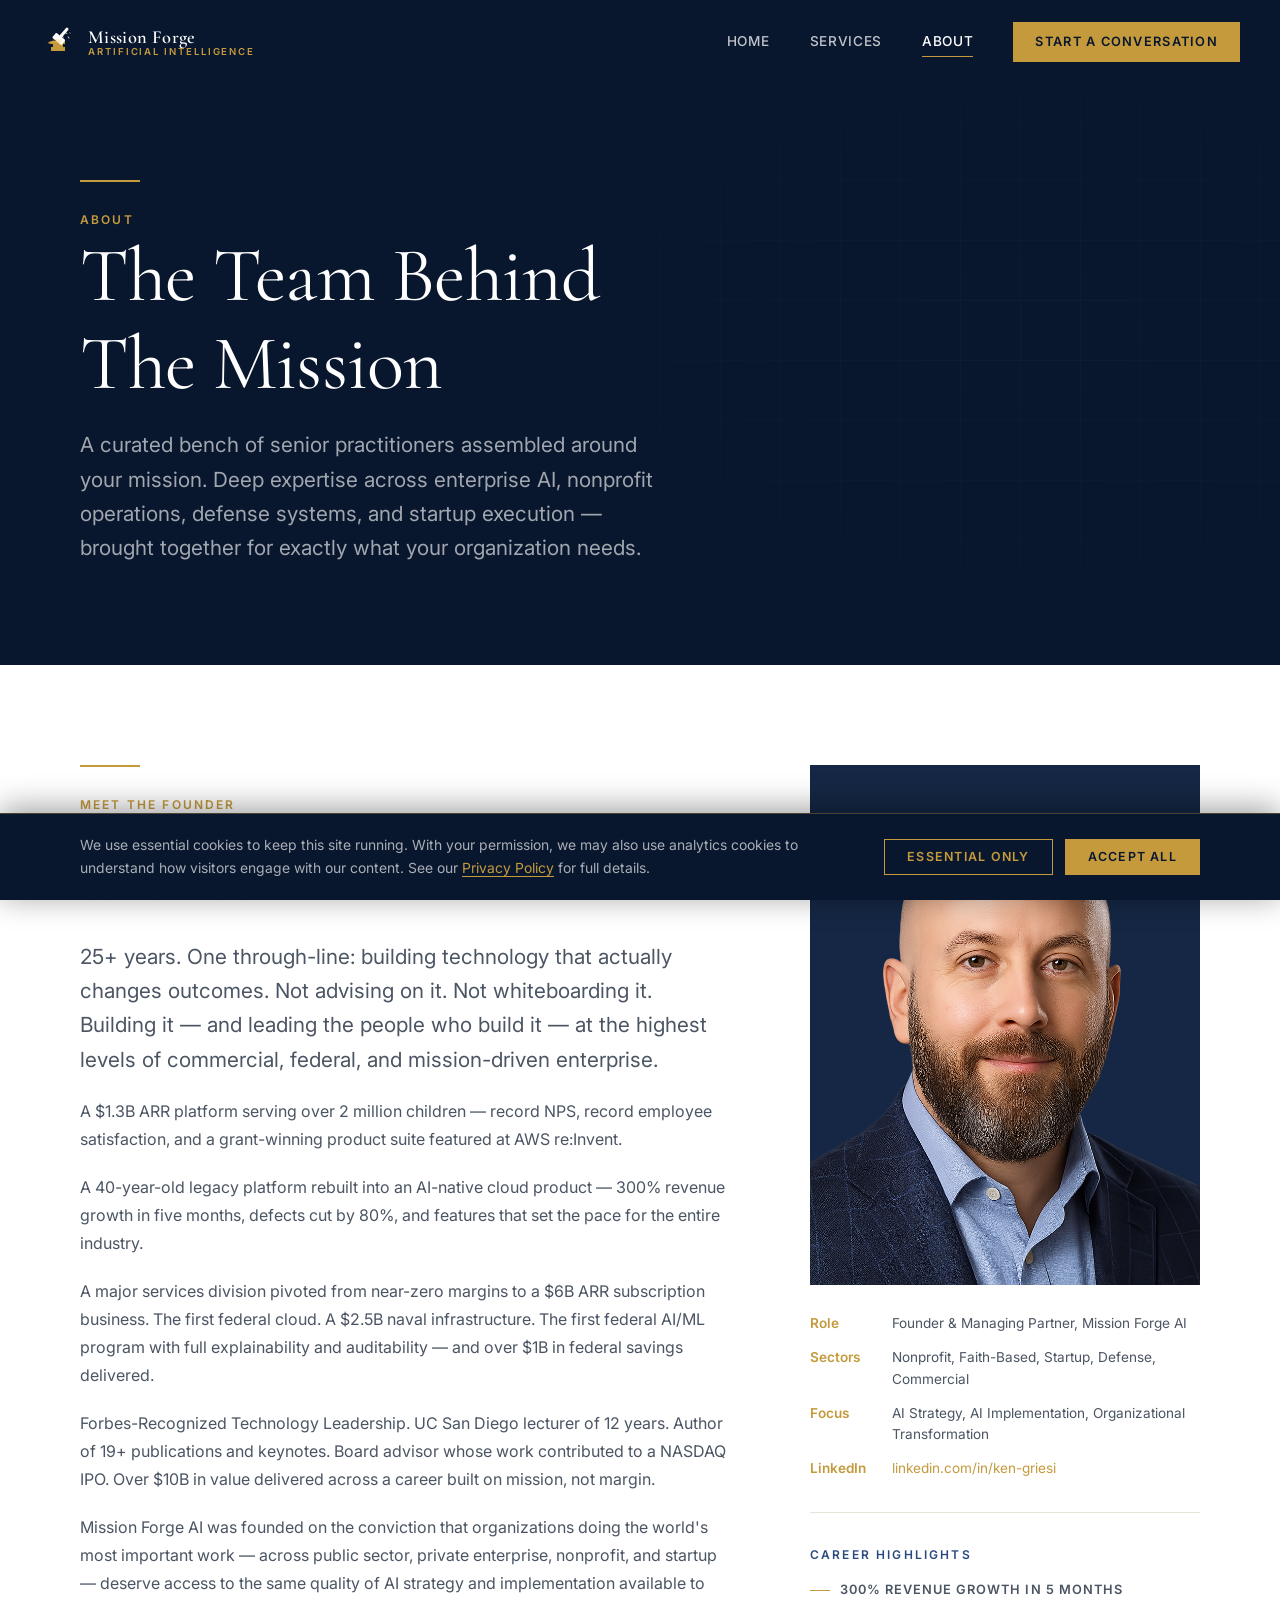
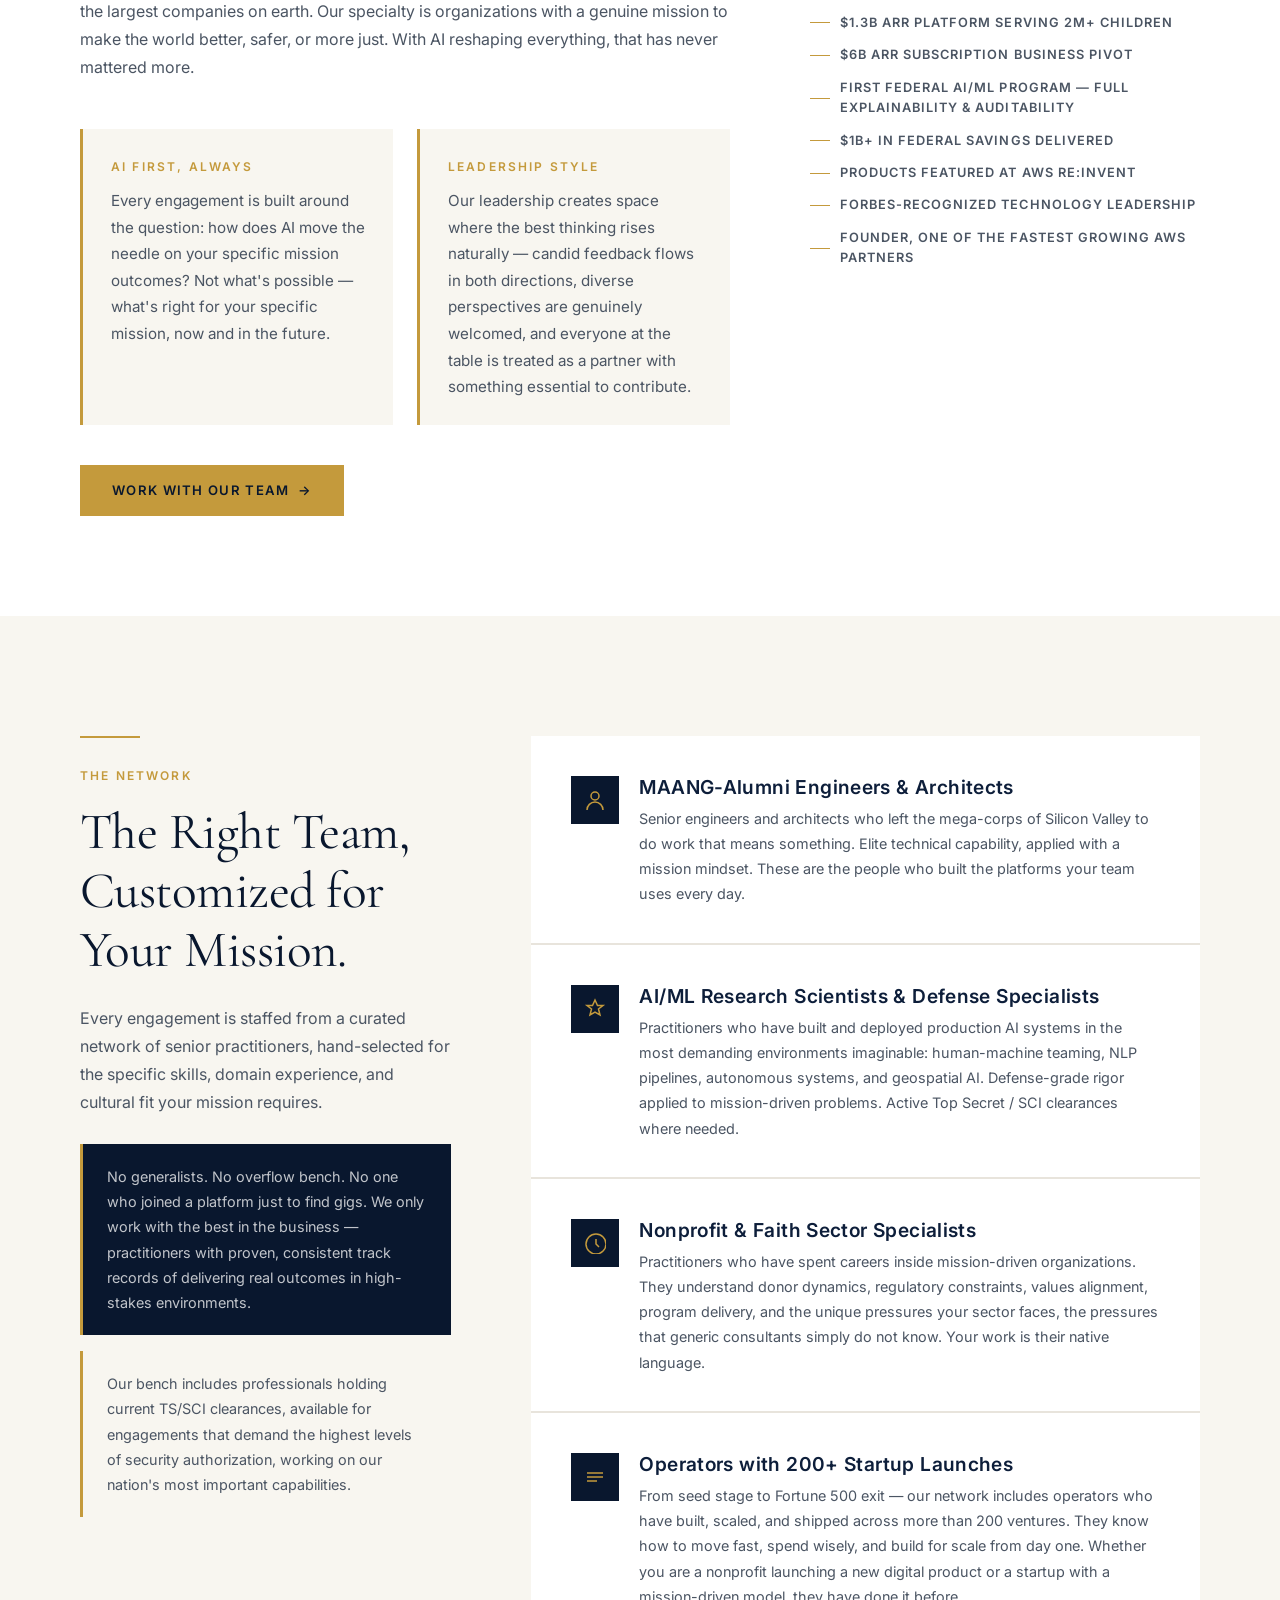
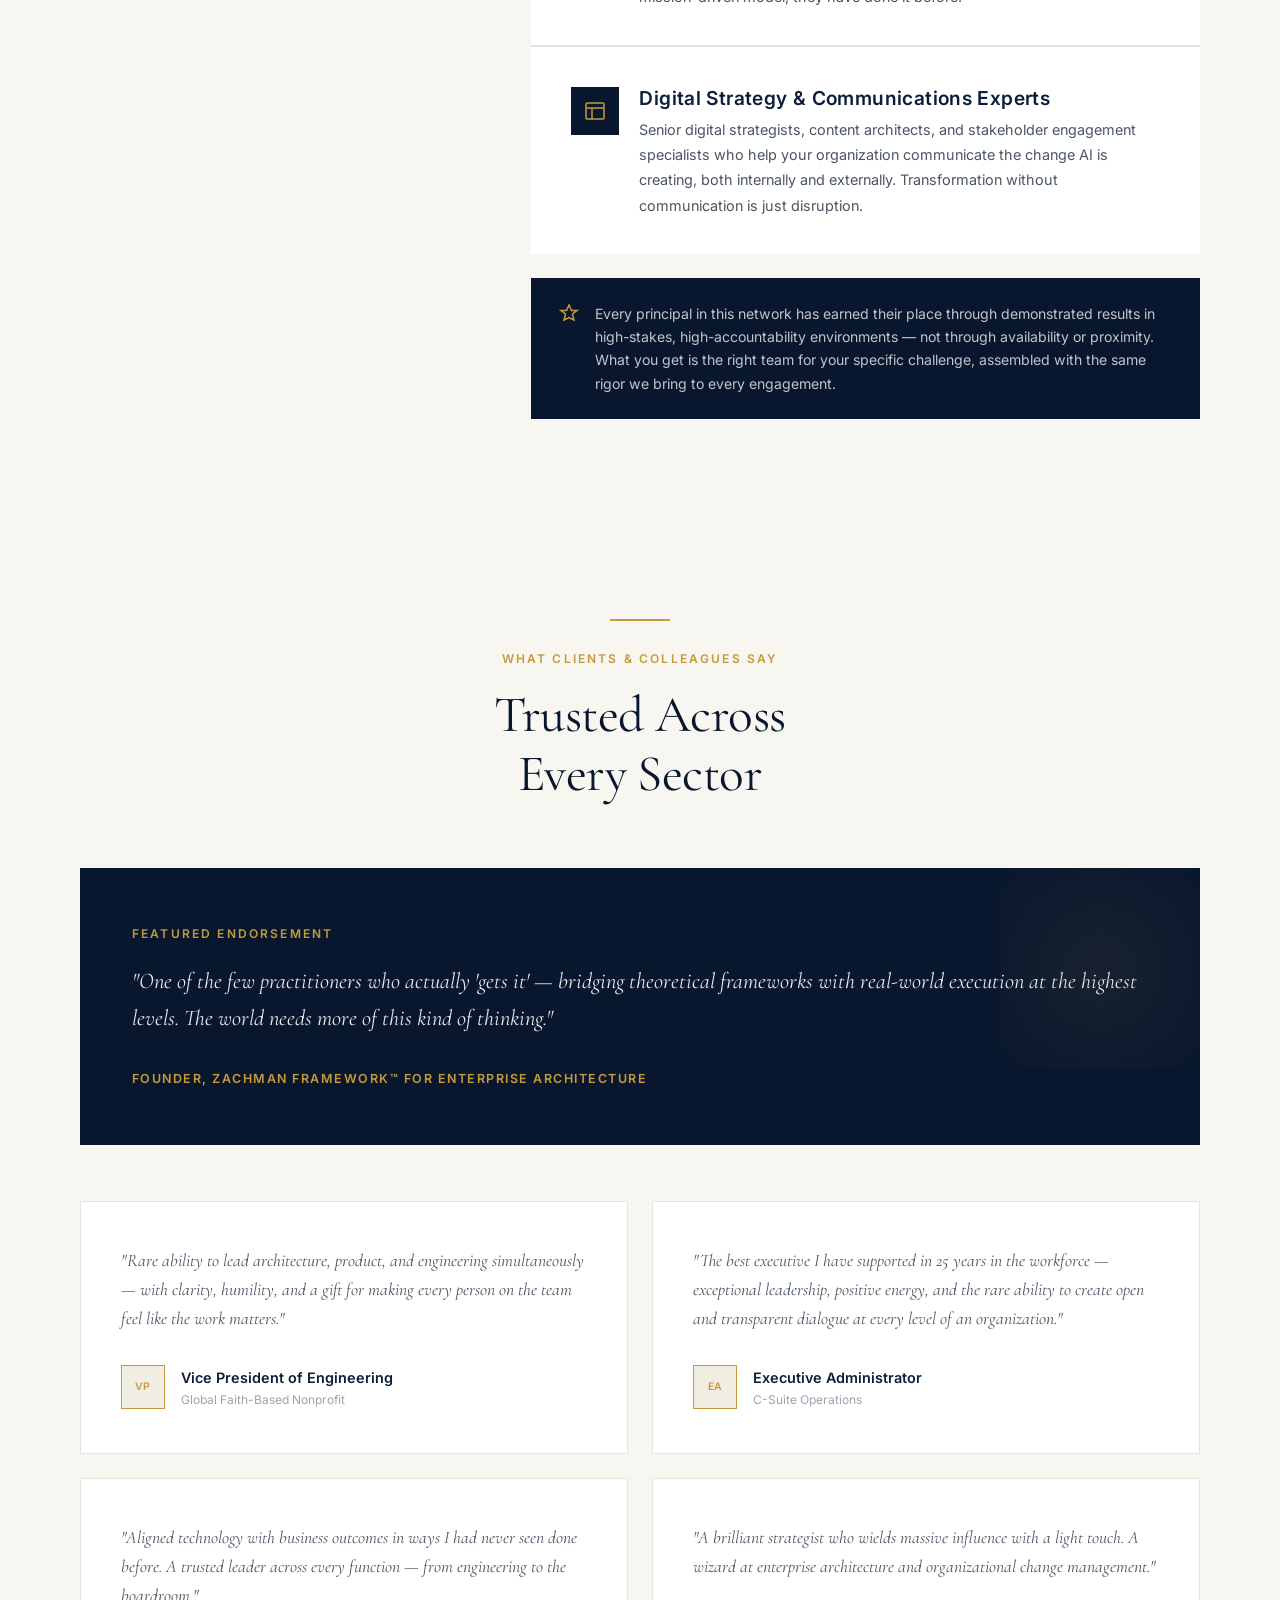
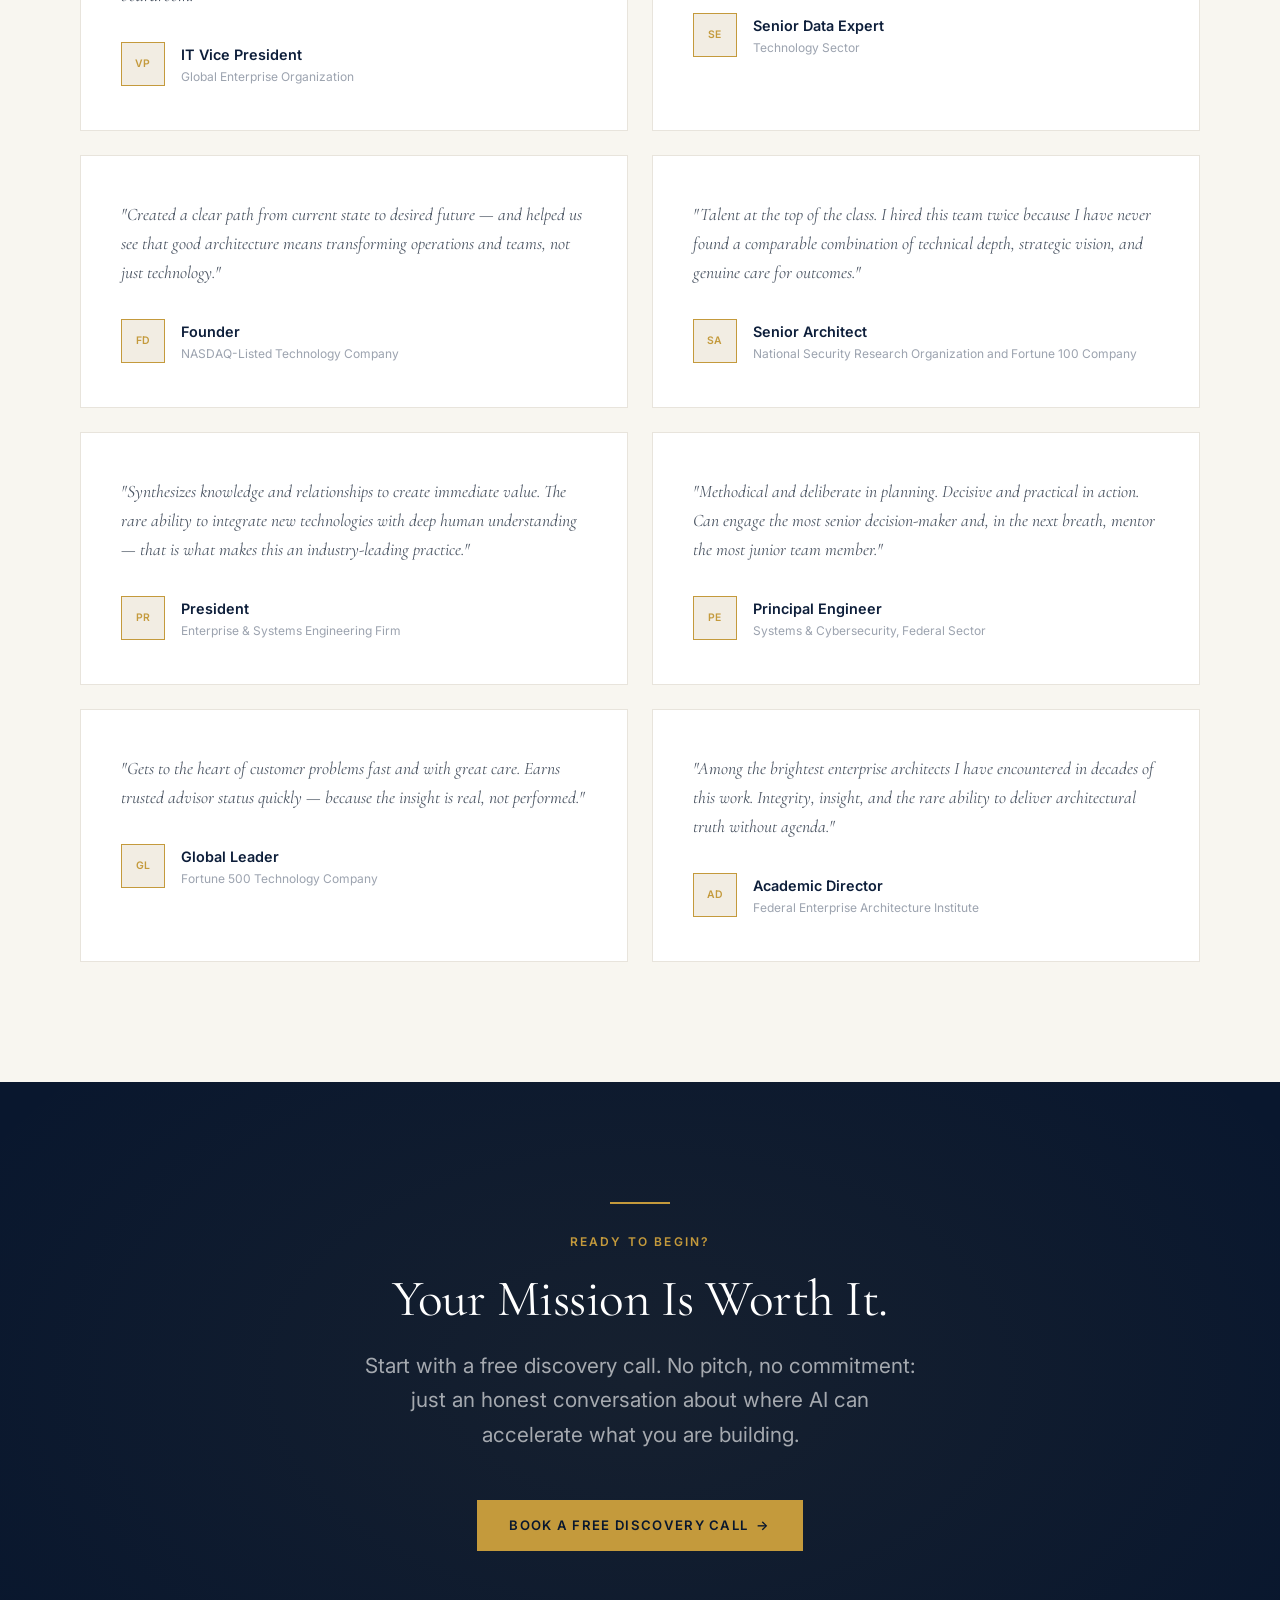
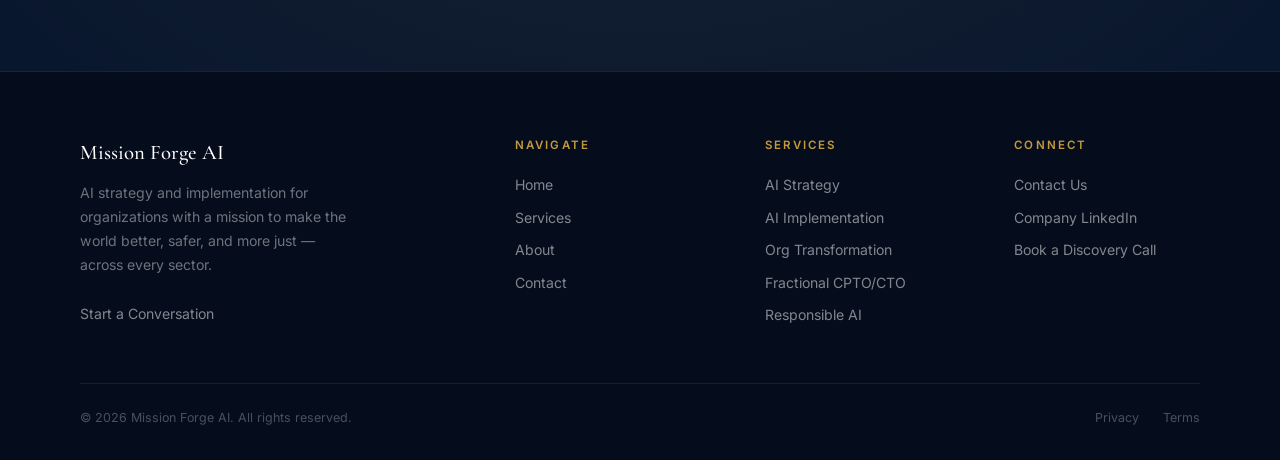
==== about.html @ 742c07ce "Initial site launch" ====
<!DOCTYPE html>
<html lang="en">
<head>
  <meta charset="UTF-8" />
  <meta name="viewport" content="width=device-width, initial-scale=1.0" />
  <title>About, Mission Forge AI</title>
  <meta name="description" content="Meet Kenneth Griesi, Founder & Managing Partner of Mission Forge AI. 25+ years of outcomes across commercial, federal, and nonprofit. Forbes-Recognized Technology Leadership. Products featured at AWS re:Invent." />
  <link rel="stylesheet" href="css/style.css" />
  <link rel="icon" type="image/png" href="assets/logo.png" />
</head>
<body>

  <!-- NAV -->
  <nav class="nav scrolled" id="nav">
    <div class="nav__inner">
      <a href="index.html" class="nav__logo">
        <div class="nav__logo-mark">
          <svg viewBox="0 0 36 36" fill="none" xmlns="http://www.w3.org/2000/svg" width="36" height="36">
            <defs><clipPath id="forge-clip"><circle cx="18" cy="18" r="18"/></clipPath></defs>
            <circle cx="18" cy="18" r="18" fill="#09172E"/>
            <g clip-path="url(#forge-clip)">
              <!-- Anvil (gold) horn on left, flat top, stepped waist, wide base -->
              <path d="M7.5 19 L11 17 L25 17 L25 20 L23 20 L23 23 L25 23 L25 27 L11 27 L11 23 L13 23 L13 20 L11 20 Z" fill="#C49A3C"/>
              <!-- Sledgehammer (white) from upper-left, pivot at anvil strike -->
              <g transform="rotate(40 17 17)">
                <rect x="15.5" y="0" width="3" height="12" rx="1.5" fill="#FFFFFF"/>
                <rect x="11" y="11" width="12" height="6.5" rx="1" fill="#FFFFFF"/>
              </g>
              <!-- Impact glow at strike point -->
              <ellipse cx="17" cy="17" rx="5" ry="2" fill="#F0B845" opacity="0.3"/>
              <!-- Forge sparks: elongated diamonds pointing in travel direction -->
              <path d="M0 -2.8 L0.65 0 L0 2.8 L-0.65 0 Z" transform="translate(22 12) rotate(-45)" fill="#F5EDD3"/>
              <path d="M0 -2.2 L0.55 0 L0 2.2 L-0.55 0 Z" transform="translate(26 9) rotate(-52)" fill="#F5EDD3" opacity="0.92"/>
              <path d="M0 -1.9 L0.48 0 L0 1.9 L-0.48 0 Z" transform="translate(28.5 13.5) rotate(-28)" fill="#F5EDD3" opacity="0.85"/>
              <path d="M0 -1.5 L0.42 0 L0 1.5 L-0.42 0 Z" transform="translate(30 9) rotate(-58)" fill="#F5EDD3" opacity="0.75"/>
              <path d="M0 -1.3 L0.38 0 L0 1.3 L-0.38 0 Z" transform="translate(27.5 6) rotate(-44)" fill="#F5EDD3" opacity="0.68"/>
              <circle cx="24.5" cy="7.5" r="0.6" fill="#F5EDD3" opacity="0.72"/>
              <circle cx="23" cy="9" r="0.48" fill="#F5EDD3" opacity="0.65"/>
            </g>
          </svg>
        </div>
        <div class="nav__logo-text">
          <span class="nav__logo-name">Mission Forge</span>
          <span class="nav__logo-sub">Artificial Intelligence</span>
        </div>
      </a>
      <div class="nav__links" id="navLinks">
        <a href="index.html"     class="nav__link">Home</a>
        <a href="services.html"  class="nav__link">Services</a>
        <a href="about.html"     class="nav__link active">About</a>
        <a href="contact.html"   class="nav__link nav__cta">Start a Conversation</a>
      </div>
      <button class="nav__toggle" id="navToggle" aria-label="Toggle menu">
        <span></span><span></span><span></span>
      </button>
    </div>
  </nav>

  <!-- PAGE HEADER -->
  <header class="page-header">
    <div class="container page-header__content">
      <div class="gold-line fade-up"></div>
      <span class="eyebrow fade-up">About</span>
      <h1 class="fade-up fade-up-delay-1">The Team Behind<br>The Mission</h1>
      <p class="lead fade-up fade-up-delay-2">
        A curated bench of senior practitioners assembled around your mission. Deep expertise across enterprise AI, nonprofit operations, defense systems, and startup execution — brought together for exactly what your organization needs.
      </p>
    </div>
  </header>

  <!-- BIO SECTION -->
  <section class="bio-section">
    <div class="container">
      <div class="bio-section__inner">

        <!-- MAIN CONTENT -->
        <div>
          <div class="gold-line fade-up"></div>
          <span class="eyebrow fade-up">Meet the Founder</span>
          <h2 class="fade-up fade-up-delay-1" style="margin-top: 16px; margin-bottom: 8px; font-size: clamp(1.8rem,3vw,3rem);">Kenneth Griesi</h2>
          <p style="font-size:.8rem;font-weight:600;letter-spacing:.1em;text-transform:uppercase;color:var(--gold);margin-bottom:32px;" class="fade-up fade-up-delay-1">Founder &amp; Managing Partner</p>

          <div style="display: flex; flex-direction: column; gap: 20px;">
            <p class="lead fade-up">
              25+ years. One through-line: building technology that actually changes outcomes. Not advising on it. Not whiteboarding it. Building it — and leading the people who build it — at the highest levels of commercial, federal, and mission-driven enterprise.
            </p>
            <p class="fade-up">
              A $1.3B ARR platform serving over 2 million children — record NPS, record employee satisfaction, and a grant-winning product suite featured at AWS re:Invent.
            </p>
            <p class="fade-up">
              A 40-year-old legacy platform rebuilt into an AI-native cloud product — 300% revenue growth in five months, defects cut by 80%, and features that set the pace for the entire industry.
            </p>
            <p class="fade-up">
              A major services division pivoted from near-zero margins to a $6B ARR subscription business. The first federal cloud. A $2.5B naval infrastructure. The first federal AI/ML program with full explainability and auditability — and over $1B in federal savings delivered.
            </p>
            <p class="fade-up">
              Forbes-Recognized Technology Leadership. UC San Diego lecturer of 12 years. Author of 19+ publications and keynotes. Board advisor whose work contributed to a NASDAQ IPO. Over $10B in value delivered across a career built on mission, not margin.
            </p>
            <p class="fade-up">
              Mission Forge AI was founded on the conviction that organizations doing the world's most important work — across public sector, private enterprise, nonprofit, and startup — deserve access to the same quality of AI strategy and implementation available to the largest companies on earth. Our specialty is organizations with a genuine mission to make the world better, safer, or more just. With AI reshaping everything, that has never mattered more.
            </p>
          </div>

          <div style="display:grid;grid-template-columns:1fr 1fr;gap:24px;margin-top:48px;" class="fade-up">
            <div style="padding:28px 28px 24px;background:var(--off-white);border-left:3px solid var(--gold);">
              <div class="eyebrow" style="margin-bottom:12px;">AI First, Always</div>
              <p style="font-size:.95rem;">Every engagement is built around the question: how does AI move the needle on your specific mission outcomes? Not what's possible — what's right for your specific mission, now and in the future.</p>
            </div>
            <div style="padding:28px 28px 24px;background:var(--off-white);border-left:3px solid var(--gold);">
              <div class="eyebrow" style="margin-bottom:12px;">Leadership Style</div>
              <p style="font-size:.95rem;">Our leadership creates space where the best thinking rises naturally — candid feedback flows in both directions, diverse perspectives are genuinely welcomed, and everyone at the table is treated as a partner with something essential to contribute.</p>
            </div>
          </div>

          <div style="margin-top:40px;" class="fade-up">
            <a href="contact.html" class="btn btn--gold btn--arrow">Work With Our Team</a>
          </div>
        </div>

        <!-- SIDEBAR -->
        <div class="bio-section__sticky">
          <div class="bio-photo fade-up" style="aspect-ratio:3/4;overflow:hidden;">
            <img src="assets/ken-griesi.png" alt="Kenneth Griesi, Founder &amp; Managing Partner, Mission Forge AI" style="width:100%;height:100%;object-fit:cover;" />
          </div>

          <div class="bio-facts" style="margin-top:28px;">
            <div class="bio-fact">
              <span class="bio-fact__label">Role</span>
              <span class="bio-fact__value">Founder &amp; Managing Partner, Mission Forge AI</span>
            </div>
            <div class="bio-fact">
              <span class="bio-fact__label">Sectors</span>
              <span class="bio-fact__value">Nonprofit, Faith-Based, Startup, Defense, Commercial</span>
            </div>
            <div class="bio-fact">
              <span class="bio-fact__label">Focus</span>
              <span class="bio-fact__value">AI Strategy, AI Implementation, Organizational Transformation</span>
            </div>
            <div class="bio-fact">
              <span class="bio-fact__label">LinkedIn</span>
              <span class="bio-fact__value"><a href="https://www.linkedin.com/in/ken-griesi/" target="_blank" rel="noopener" style="color:var(--gold);">linkedin.com/in/ken-griesi</a></span>
            </div>
          </div>

          <div style="margin-top:32px;padding-top:32px;border-top:1px solid var(--light-gray);">
            <div class="eyebrow" style="margin-bottom:16px;color:var(--navy-muted);">Career Highlights</div>
            <div style="display:flex;flex-direction:column;gap:12px;">
              <div class="credential-badge" style="color:var(--text-secondary);font-size:.8rem;">300% Revenue Growth in 5 Months</div>
              <div class="credential-badge" style="color:var(--text-secondary);font-size:.8rem;">$1.3B ARR Platform Serving 2M+ Children</div>
              <div class="credential-badge" style="color:var(--text-secondary);font-size:.8rem;">$6B ARR Subscription Business Pivot</div>
              <div class="credential-badge" style="color:var(--text-secondary);font-size:.8rem;">First Federal AI/ML Program — Full Explainability &amp; Auditability</div>
              <div class="credential-badge" style="color:var(--text-secondary);font-size:.8rem;">$1B+ in Federal Savings Delivered</div>
              <div class="credential-badge" style="color:var(--text-secondary);font-size:.8rem;">Products Featured at AWS re:Invent</div>
              <div class="credential-badge" style="color:var(--text-secondary);font-size:.8rem;">Forbes-Recognized Technology Leadership</div>
              <div class="credential-badge" style="color:var(--text-secondary);font-size:.8rem;">Founder, One of the Fastest Growing AWS Partners</div>
            </div>
          </div>
        </div>

      </div>
    </div>
  </section>

  <!-- ============================================================
       PARTNERS SECTION
       ============================================================ -->
  <section class="section section--off-white" id="partners">
    <div class="container">
      <div style="display:grid;grid-template-columns:1fr 1.8fr;gap:80px;align-items:start;">
        <div>
          <div class="gold-line fade-up"></div>
          <span class="eyebrow fade-up">The Network</span>
          <h2 class="fade-up fade-up-delay-1" style="margin-top:16px;margin-bottom:24px;">
The Right Team,<br>Customized for Your Mission.
          </h2>
          <p class="fade-up fade-up-delay-2" style="margin-bottom:28px;">
            Every engagement is staffed from a curated network of senior practitioners, hand-selected for the specific skills, domain experience, and cultural fit your mission requires.
          </p>
          <p class="fade-up" style="font-size:.9rem;padding:20px 24px;background:var(--navy-deep);color:rgba(255,255,255,.75);border-left:3px solid var(--gold);margin-bottom:16px;">
            No generalists. No overflow bench. No one who joined a platform just to find gigs. We only work with the best in the business — practitioners with proven, consistent track records of delivering real outcomes in high-stakes environments.
          </p>
          <p class="fade-up" style="font-size:.9rem;padding:20px 24px;background:var(--off-white);border-left:3px solid var(--gold);">
            Our bench includes professionals holding current TS/SCI clearances, available for engagements that demand the highest levels of security authorization, working on our nation's most important capabilities.
          </p>
        </div>
        <div>
          <div style="display:flex;flex-direction:column;gap:2px;background:var(--light-gray);" class="fade-up">

            <div style="background:var(--white);padding:40px 40px 36px;">
              <div style="display:flex;align-items:flex-start;gap:20px;">
                <div style="width:48px;height:48px;background:var(--navy-deep);flex-shrink:0;display:flex;align-items:center;justify-content:center;">
                  <svg width="22" height="22" viewBox="0 0 22 22" fill="none" stroke="var(--gold)" stroke-width="1.5"><circle cx="11" cy="7" r="4"/><path d="M3 21c0-4.4 3.6-8 8-8s8 3.6 8 8"/></svg>
                </div>
                <div>
                  <h4 style="color:var(--navy-dark);margin-bottom:8px;">MAANG-Alumni Engineers &amp; Architects</h4>
                  <p style="font-size:.9rem;color:var(--text-secondary);">Senior engineers and architects who left the mega-corps of Silicon Valley to do work that means something. Elite technical capability, applied with a mission mindset. These are the people who built the platforms your team uses every day.</p>
                </div>
              </div>
            </div>

            <div style="background:var(--white);padding:40px 40px 36px;">
              <div style="display:flex;align-items:flex-start;gap:20px;">
                <div style="width:48px;height:48px;background:var(--navy-deep);flex-shrink:0;display:flex;align-items:center;justify-content:center;">
                  <svg width="22" height="22" viewBox="0 0 22 22" fill="none" stroke="var(--gold)" stroke-width="1.5"><path d="M11 2l2.5 5.5H19l-4.5 3.5 1.5 6L11 14l-5 3 1.5-6L3 7.5h5.5z"/></svg>
                </div>
                <div>
                  <h4 style="color:var(--navy-dark);margin-bottom:8px;">AI/ML Research Scientists &amp; Defense Specialists</h4>
                  <p style="font-size:.9rem;color:var(--text-secondary);">Practitioners who have built and deployed production AI systems in the most demanding environments imaginable: human-machine teaming, NLP pipelines, autonomous systems, and geospatial AI. Defense-grade rigor applied to mission-driven problems. Active Top Secret / SCI clearances where needed.</p>
                </div>
              </div>
            </div>

            <div style="background:var(--white);padding:40px 40px 36px;">
              <div style="display:flex;align-items:flex-start;gap:20px;">
                <div style="width:48px;height:48px;background:var(--navy-deep);flex-shrink:0;display:flex;align-items:center;justify-content:center;">
                  <svg width="22" height="22" viewBox="0 0 22 22" fill="none" stroke="var(--gold)" stroke-width="1.5"><path d="M2 12C2 6.5 6.5 2 12 2s10 4.5 10 10-4.5 10-10 10S2 17.5 2 12z"/><path d="M12 7v5l3 3"/></svg>
                </div>
                <div>
                  <h4 style="color:var(--navy-dark);margin-bottom:8px;">Nonprofit &amp; Faith Sector Specialists</h4>
                  <p style="font-size:.9rem;color:var(--text-secondary);">Practitioners who have spent careers inside mission-driven organizations. They understand donor dynamics, regulatory constraints, values alignment, program delivery, and the unique pressures your sector faces, the pressures that generic consultants simply do not know. Your work is their native language.</p>
                </div>
              </div>
            </div>

            <div style="background:var(--white);padding:40px 40px 36px;">
              <div style="display:flex;align-items:flex-start;gap:20px;">
                <div style="width:48px;height:48px;background:var(--navy-deep);flex-shrink:0;display:flex;align-items:center;justify-content:center;">
                  <svg width="22" height="22" viewBox="0 0 22 22" fill="none" stroke="var(--gold)" stroke-width="1.5"><path d="M3 7h16M3 11h16M3 15h10"/></svg>
                </div>
                <div>
                  <h4 style="color:var(--navy-dark);margin-bottom:8px;">Operators with 200+ Startup Launches</h4>
                  <p style="font-size:.9rem;color:var(--text-secondary);">From seed stage to Fortune 500 exit — our network includes operators who have built, scaled, and shipped across more than 200 ventures. They know how to move fast, spend wisely, and build for scale from day one. Whether you are a nonprofit launching a new digital product or a startup with a mission-driven model, they have done it before.</p>
                </div>
              </div>
            </div>

            <div style="background:var(--white);padding:40px 40px 36px;">
              <div style="display:flex;align-items:flex-start;gap:20px;">
                <div style="width:48px;height:48px;background:var(--navy-deep);flex-shrink:0;display:flex;align-items:center;justify-content:center;">
                  <svg width="22" height="22" viewBox="0 0 22 22" fill="none" stroke="var(--gold)" stroke-width="1.5"><rect x="2" y="3" width="18" height="16" rx="1"/><path d="M2 8h18M8 8v11"/></svg>
                </div>
                <div>
                  <h4 style="color:var(--navy-dark);margin-bottom:8px;">Digital Strategy &amp; Communications Experts</h4>
                  <p style="font-size:.9rem;color:var(--text-secondary);">Senior digital strategists, content architects, and stakeholder engagement specialists who help your organization communicate the change AI is creating, both internally and externally. Transformation without communication is just disruption.</p>
                </div>
              </div>
            </div>

          </div>

          <div style="margin-top:24px;padding:24px 28px;background:var(--navy-deep);display:flex;align-items:flex-start;gap:16px;" class="fade-up">
            <svg width="20" height="20" viewBox="0 0 20 20" fill="none" stroke="var(--gold)" stroke-width="1.5" style="flex-shrink:0;margin-top:2px;"><path d="M10 1l2.5 5.5H18l-4.5 3.5 1.5 6L10 13.5 5 16l1.5-6L2 6.5h5.5z"/></svg>
            <p style="font-size:.88rem;color:rgba(255,255,255,.75);line-height:1.65;margin:0;">Every principal in this network has earned their place through demonstrated results in high-stakes, high-accountability environments — not through availability or proximity. What you get is the right team for your specific challenge, assembled with the same rigor we bring to every engagement.</p>
          </div>
        </div>
      </div>
    </div>
  </section>

  <!-- TESTIMONIALS, FULL SET -->
  <section class="all-testimonials" id="testimonials">
    <div class="container">
      <div class="text-center mb-64">
        <div class="gold-line gold-line--center fade-up"></div>
        <span class="eyebrow fade-up">What Clients &amp; Colleagues Say</span>
        <h2 class="fade-up fade-up-delay-1" style="margin-top:16px;">Trusted Across<br>Every Sector</h2>
      </div>

      <!-- Featured -->
      <div style="background:var(--navy-deep);padding:56px 52px;margin-bottom:32px;position:relative;overflow:hidden;" class="fade-up">
        <div style="position:absolute;top:0;right:0;width:200px;height:200px;background:radial-gradient(circle at center,rgba(196,154,60,0.08),transparent);pointer-events:none;"></div>
        <div class="eyebrow" style="margin-bottom:20px;">Featured Endorsement</div>
        <p style="font-family:var(--font-serif);font-size:clamp(1.1rem,2vw,1.4rem);font-style:italic;line-height:1.65;color:rgba(255,255,255,0.9);margin-bottom:32px;">
          "One of the few practitioners who actually 'gets it' — bridging theoretical frameworks with real-world execution at the highest levels. The world needs more of this kind of thinking."
        </p>
        <div style="font-size:.78rem;font-weight:600;letter-spacing:.12em;text-transform:uppercase;color:var(--gold);">Founder, Zachman Framework&trade; for Enterprise Architecture</div>
      </div>

      <div class="all-testimonials__grid">

        <div class="testimonial-card fade-up">
          <p class="testimonial-card__quote">
            "Rare ability to lead architecture, product, and engineering simultaneously — with clarity, humility, and a gift for making every person on the team feel like the work matters."
          </p>
          <div class="testimonial-card__author">
            <div class="testimonial-card__avatar" style="font-size:.65rem;font-family:var(--font-sans);font-weight:600;letter-spacing:.04em;">VP</div>
            <div>
              <div class="testimonial-card__name">Vice President of Engineering</div>
              <div class="testimonial-card__role">Global Faith-Based Nonprofit</div>
            </div>
          </div>
        </div>

        <div class="testimonial-card fade-up fade-up-delay-1">
          <p class="testimonial-card__quote">
            "The best executive I have supported in 25 years in the workforce — exceptional leadership, positive energy, and the rare ability to create open and transparent dialogue at every level of an organization."
          </p>
          <div class="testimonial-card__author">
            <div class="testimonial-card__avatar" style="font-size:.65rem;font-family:var(--font-sans);font-weight:600;letter-spacing:.04em;">EA</div>
            <div>
              <div class="testimonial-card__name">Executive Administrator</div>
              <div class="testimonial-card__role">C-Suite Operations</div>
            </div>
          </div>
        </div>

        <div class="testimonial-card fade-up">
          <p class="testimonial-card__quote">
            "Aligned technology with business outcomes in ways I had never seen done before. A trusted leader across every function — from engineering to the boardroom."
          </p>
          <div class="testimonial-card__author">
            <div class="testimonial-card__avatar" style="font-size:.65rem;font-family:var(--font-sans);font-weight:600;letter-spacing:.04em;">VP</div>
            <div>
              <div class="testimonial-card__name">IT Vice President</div>
              <div class="testimonial-card__role">Global Enterprise Organization</div>
            </div>
          </div>
        </div>

        <div class="testimonial-card fade-up fade-up-delay-1">
          <p class="testimonial-card__quote">
            "A brilliant strategist who wields massive influence with a light touch. A wizard at enterprise architecture and organizational change management."
          </p>
          <div class="testimonial-card__author">
            <div class="testimonial-card__avatar" style="font-size:.65rem;font-family:var(--font-sans);font-weight:600;letter-spacing:.04em;">SE</div>
            <div>
              <div class="testimonial-card__name">Senior Data Expert</div>
              <div class="testimonial-card__role">Technology Sector</div>
            </div>
          </div>
        </div>

        <div class="testimonial-card fade-up">
          <p class="testimonial-card__quote">
            "Created a clear path from current state to desired future — and helped us see that good architecture means transforming operations and teams, not just technology."
          </p>
          <div class="testimonial-card__author">
            <div class="testimonial-card__avatar" style="font-size:.65rem;font-family:var(--font-sans);font-weight:600;letter-spacing:.04em;">FD</div>
            <div>
              <div class="testimonial-card__name">Founder</div>
              <div class="testimonial-card__role">NASDAQ-Listed Technology Company</div>
            </div>
          </div>
        </div>

        <div class="testimonial-card fade-up fade-up-delay-1">
          <p class="testimonial-card__quote">
            "Talent at the top of the class. I hired this team twice because I have never found a comparable combination of technical depth, strategic vision, and genuine care for outcomes."
          </p>
          <div class="testimonial-card__author">
            <div class="testimonial-card__avatar" style="font-size:.65rem;font-family:var(--font-sans);font-weight:600;letter-spacing:.04em;">SA</div>
            <div>
              <div class="testimonial-card__name">Senior Architect</div>
              <div class="testimonial-card__role">National Security Research Organization and Fortune 100 Company</div>
            </div>
          </div>
        </div>

        <div class="testimonial-card fade-up">
          <p class="testimonial-card__quote">
            "Synthesizes knowledge and relationships to create immediate value. The rare ability to integrate new technologies with deep human understanding — that is what makes this an industry-leading practice."
          </p>
          <div class="testimonial-card__author">
            <div class="testimonial-card__avatar" style="font-size:.65rem;font-family:var(--font-sans);font-weight:600;letter-spacing:.04em;">PR</div>
            <div>
              <div class="testimonial-card__name">President</div>
              <div class="testimonial-card__role">Enterprise &amp; Systems Engineering Firm</div>
            </div>
          </div>
        </div>

        <div class="testimonial-card fade-up fade-up-delay-1">
          <p class="testimonial-card__quote">
            "Methodical and deliberate in planning. Decisive and practical in action. Can engage the most senior decision-maker and, in the next breath, mentor the most junior team member."
          </p>
          <div class="testimonial-card__author">
            <div class="testimonial-card__avatar" style="font-size:.65rem;font-family:var(--font-sans);font-weight:600;letter-spacing:.04em;">PE</div>
            <div>
              <div class="testimonial-card__name">Principal Engineer</div>
              <div class="testimonial-card__role">Systems &amp; Cybersecurity, Federal Sector</div>
            </div>
          </div>
        </div>

        <div class="testimonial-card fade-up">
          <p class="testimonial-card__quote">
            "Gets to the heart of customer problems fast and with great care. Earns trusted advisor status quickly — because the insight is real, not performed."
          </p>
          <div class="testimonial-card__author">
            <div class="testimonial-card__avatar" style="font-size:.65rem;font-family:var(--font-sans);font-weight:600;letter-spacing:.04em;">GL</div>
            <div>
              <div class="testimonial-card__name">Global Leader</div>
              <div class="testimonial-card__role">Fortune 500 Technology Company</div>
            </div>
          </div>
        </div>

        <div class="testimonial-card fade-up fade-up-delay-1">
          <p class="testimonial-card__quote">
            "Among the brightest enterprise architects I have encountered in decades of this work. Integrity, insight, and the rare ability to deliver architectural truth without agenda."
          </p>
          <div class="testimonial-card__author">
            <div class="testimonial-card__avatar" style="font-size:.65rem;font-family:var(--font-sans);font-weight:600;letter-spacing:.04em;">AD</div>
            <div>
              <div class="testimonial-card__name">Academic Director</div>
              <div class="testimonial-card__role">Federal Enterprise Architecture Institute</div>
            </div>
          </div>
        </div>

      </div>
    </div>
  </section>

  <!-- CTA -->
  <section class="cta-section">
    <div class="container">
      <div class="cta-section__content">
        <div class="gold-line gold-line--center fade-up"></div>
        <span class="eyebrow fade-up">Ready to Begin?</span>
        <h2 class="fade-up fade-up-delay-1" style="margin-top: 16px;">Your Mission Is Worth It.</h2>
        <p class="lead fade-up fade-up-delay-2">
          Start with a free discovery call. No pitch, no commitment: just an honest conversation about where AI can accelerate what you are building.
        </p>
        <div class="fade-up fade-up-delay-3">
          <a href="contact.html" class="btn btn--gold btn--arrow">Book a Free Discovery Call</a>
        </div>
      </div>
    </div>
  </section>

  <!-- FOOTER -->
  <footer class="footer">
    <div class="container">
      <div class="footer__inner">
        <div>
          <div class="footer__brand-name">Mission Forge AI</div>
          <p class="footer__brand-desc">AI strategy and implementation for organizations with a mission to make the world better, safer, and more just — across every sector.</p>
          <a href="contact.html" class="footer__link">Start a Conversation</a>
        </div>
        <div>
          <div class="footer__heading">Navigate</div>
          <div class="footer__links">
            <a href="index.html"    class="footer__link">Home</a>
            <a href="services.html" class="footer__link">Services</a>
            <a href="about.html"    class="footer__link">About</a>
            <a href="contact.html"  class="footer__link">Contact</a>
          </div>
        </div>
        <div>
          <div class="footer__heading">Services</div>
          <div class="footer__links">
            <a href="services.html#ai-strategy"    class="footer__link">AI Strategy</a>
            <a href="services.html#implementation" class="footer__link">AI Implementation</a>
            <a href="services.html#transformation" class="footer__link">Org Transformation</a>
            <a href="services.html#fractional"     class="footer__link">Fractional CPTO/CTO</a>
            <a href="services.html#governance"     class="footer__link">Responsible AI</a>
          </div>
        </div>
        <div>
          <div class="footer__heading">Connect</div>
          <div class="footer__links">
            <a href="contact.html" class="footer__link">Contact Us</a>
            <a href="https://www.linkedin.com/company/mission-forge-ai/" target="_blank" rel="noopener" class="footer__link">Company LinkedIn</a>
            <a href="contact.html" class="footer__link">Book a Discovery Call</a>
          </div>
        </div>
      </div>
      <div class="footer__bottom">
        <div class="footer__copy">&copy; 2026 Mission Forge AI. All rights reserved.</div>
        <div class="footer__legal-links">
          <a href="privacy.html" class="footer__legal-link">Privacy</a>
          <a href="#" class="footer__legal-link">Terms</a>
        </div>
      </div>
    </div>
  </footer>

  <script src="js/main.js"></script>
</body>
</html>
---- css/style.css ----
/* ============================================================
   MISSION FORGE AI — Design System
   Deep Navy + Gold | Professional AI Consulting
   ============================================================ */

/* --- Google Fonts Import --- */
@import url('https://fonts.googleapis.com/css2?family=Cormorant+Garamond:ital,wght@0,300;0,400;0,500;0,600;0,700;1,400;1,500&family=Inter:wght@300;400;500;600;700&display=swap');

/* --- CSS Custom Properties --- */
:root {
  /* Color Palette */
  --navy-deep:     #09172E;
  --navy-dark:     #0D1E3A;
  --navy-mid:      #152744;
  --navy-light:    #1E3560;
  --navy-muted:    #2A4A7F;

  --gold:          #C49A3C;
  --gold-light:    #D4AE55;
  --gold-pale:     #EDD98A;
  --gold-warm:     #F5EDD3;

  --white:         #FFFFFF;
  --off-white:     #F8F6F0;
  --cream:         #F2EDE3;
  --light-gray:    #E8E4DC;
  --mid-gray:      #9CA3AF;
  --dark-gray:     #374151;

  --text-primary:  #09172E;
  --text-secondary:#4B5563;
  --text-light:    #9CA3AF;

  /* Typography */
  --font-serif:    'Cormorant Garamond', Georgia, serif;
  --font-sans:     'Inter', system-ui, -apple-system, sans-serif;

  /* Spacing */
  --section-padding: 120px 0;
  --container-max:   1200px;
  --container-wide:  1400px;

  /* Transitions */
  --transition-fast:   150ms ease;
  --transition-mid:    300ms ease;
  --transition-slow:   500ms ease;

  /* Shadows */
  --shadow-sm:  0 1px 3px rgba(9,23,46,0.12);
  --shadow-md:  0 4px 16px rgba(9,23,46,0.14);
  --shadow-lg:  0 12px 40px rgba(9,23,46,0.18);
  --shadow-xl:  0 24px 64px rgba(9,23,46,0.22);
}

/* --- Reset & Base --- */
*, *::before, *::after {
  box-sizing: border-box;
  margin: 0;
  padding: 0;
}

html {
  scroll-behavior: smooth;
  font-size: 16px;
  -webkit-font-smoothing: antialiased;
  -moz-osx-font-smoothing: grayscale;
}

body {
  font-family: var(--font-sans);
  color: var(--text-primary);
  background: var(--white);
  line-height: 1.6;
  overflow-x: hidden;
}

img { max-width: 100%; display: block; }
a { color: inherit; text-decoration: none; }
ul { list-style: none; }
button { cursor: pointer; border: none; background: none; font-family: inherit; }

/* --- Typography Scale --- */
h1, h2, h3, h4, h5 {
  font-family: var(--font-serif);
  font-weight: 500;
  line-height: 1.15;
  letter-spacing: -0.01em;
}

h1 { font-size: clamp(2.8rem, 6vw, 5.5rem); font-weight: 400; }
h2 { font-size: clamp(2.2rem, 4vw, 3.8rem); font-weight: 400; }
h3 { font-size: clamp(1.4rem, 2.5vw, 2rem); font-weight: 500; }
h4 { font-size: 1.2rem; font-weight: 600; font-family: var(--font-sans); letter-spacing: 0.02em; }
p  { font-size: 1rem; line-height: 1.75; color: var(--text-secondary); }

.lead {
  font-size: clamp(1.1rem, 1.8vw, 1.3rem);
  line-height: 1.65;
  color: var(--text-secondary);
}

.eyebrow {
  font-family: var(--font-sans);
  font-size: 0.75rem;
  font-weight: 600;
  letter-spacing: 0.18em;
  text-transform: uppercase;
  color: var(--gold);
}

/* --- Layout --- */
.container {
  max-width: var(--container-max);
  margin: 0 auto;
  padding: 0 40px;
}

.container--wide {
  max-width: var(--container-wide);
  margin: 0 auto;
  padding: 0 40px;
}

.section {
  padding: var(--section-padding);
}

.section--dark {
  background: var(--navy-deep);
  color: var(--white);
}

.section--dark p { color: rgba(255,255,255,0.72); }
.section--dark h2,
.section--dark h3 { color: var(--white); }

.section--navy {
  background: var(--navy-dark);
  color: var(--white);
}

.section--cream {
  background: var(--cream);
}

.section--off-white {
  background: var(--off-white);
}

/* --- Navigation --- */
.nav {
  position: fixed;
  top: 0;
  left: 0;
  right: 0;
  z-index: 100;
  padding: 0;
  transition: background var(--transition-mid), box-shadow var(--transition-mid);
}

.nav.scrolled {
  background: rgba(9, 23, 46, 0.97);
  backdrop-filter: blur(12px);
  box-shadow: 0 2px 20px rgba(0,0,0,0.3);
}

.nav__inner {
  display: flex;
  align-items: center;
  justify-content: space-between;
  padding: 22px 40px;
  max-width: var(--container-wide);
  margin: 0 auto;
}

.nav__logo {
  display: flex;
  align-items: center;
  gap: 12px;
  text-decoration: none;
}

.nav__logo-mark {
  width: 36px;
  height: 36px;
  background: none;
  display: flex;
  align-items: center;
  justify-content: center;
  clip-path: none;
}

.nav__logo-mark span {
  font-family: var(--font-serif);
  font-weight: 700;
  font-size: 1rem;
  color: var(--navy-deep);
}

.nav__logo-text {
  display: flex;
  flex-direction: column;
  line-height: 1.1;
}

.nav__logo-name {
  font-family: var(--font-serif);
  font-size: 1.15rem;
  font-weight: 600;
  color: var(--white);
  letter-spacing: 0.02em;
}

.nav__logo-sub {
  font-family: var(--font-sans);
  font-size: 0.6rem;
  font-weight: 600;
  letter-spacing: 0.2em;
  text-transform: uppercase;
  color: var(--gold);
}

.nav__links {
  display: flex;
  align-items: center;
  gap: 40px;
}

.nav__link {
  font-size: 0.85rem;
  font-weight: 500;
  letter-spacing: 0.05em;
  text-transform: uppercase;
  color: rgba(255,255,255,0.75);
  transition: color var(--transition-fast);
  text-decoration: none;
  position: relative;
}

.nav__link::after {
  content: '';
  position: absolute;
  bottom: -4px;
  left: 0;
  right: 0;
  height: 1px;
  background: var(--gold);
  transform: scaleX(0);
  transition: transform var(--transition-mid);
}

.nav__link:hover,
.nav__link.active {
  color: var(--white);
}

.nav__link:hover::after,
.nav__link.active::after {
  transform: scaleX(1);
}

.nav__cta {
  font-size: 0.8rem;
  font-weight: 600;
  letter-spacing: 0.1em;
  text-transform: uppercase;
  color: var(--navy-deep);
  background: var(--gold);
  padding: 10px 22px;
  transition: background var(--transition-fast), transform var(--transition-fast);
}

.nav__cta:hover {
  background: var(--gold-light);
  transform: translateY(-1px);
}

/* Mobile nav toggle */
.nav__toggle {
  display: none;
  flex-direction: column;
  gap: 5px;
  width: 28px;
  cursor: pointer;
}

.nav__toggle span {
  display: block;
  height: 2px;
  background: var(--white);
  transition: all var(--transition-mid);
}

/* --- Buttons --- */
.btn {
  display: inline-flex;
  align-items: center;
  gap: 8px;
  font-family: var(--font-sans);
  font-size: 0.82rem;
  font-weight: 600;
  letter-spacing: 0.1em;
  text-transform: uppercase;
  padding: 15px 32px;
  transition: all var(--transition-mid);
  text-decoration: none;
  border: none;
  cursor: pointer;
}

.btn--gold {
  background: var(--gold);
  color: var(--navy-deep);
}

.btn--gold:hover {
  background: var(--gold-light);
  transform: translateY(-2px);
  box-shadow: 0 6px 24px rgba(196,154,60,0.35);
}

.btn--outline {
  background: transparent;
  color: var(--white);
  border: 1px solid rgba(255,255,255,0.35);
}

.btn--outline:hover {
  border-color: var(--gold);
  color: var(--gold);
  transform: translateY(-2px);
}

.btn--outline-dark {
  background: transparent;
  color: var(--navy-deep);
  border: 1px solid var(--navy-muted);
}

.btn--outline-dark:hover {
  border-color: var(--gold);
  color: var(--gold);
}

.btn--arrow::after {
  content: '→';
  font-size: 1em;
}

/* --- Gold Divider --- */
.gold-line {
  width: 60px;
  height: 2px;
  background: var(--gold);
  margin-bottom: 24px;
}

.gold-line--center {
  margin-left: auto;
  margin-right: auto;
  margin-bottom: 24px;
}

/* --- Hero --- */
.hero {
  min-height: 100vh;
  display: flex;
  align-items: center;
  background: var(--navy-deep);
  position: relative;
  overflow: hidden;
}

.hero__bg {
  position: absolute;
  inset: 0;
  z-index: 0;
}

/* Animated radial orbs */
@keyframes hero-orb-a {
  0%, 100% { transform: scale(1) translate(0, 0);    opacity: 1;    }
  40%       { transform: scale(1.2) translate(50px, -40px); opacity: 0.7;  }
  75%       { transform: scale(0.88) translate(-25px, 30px); opacity: 0.95; }
}

@keyframes hero-orb-b {
  0%, 100% { transform: translate(0, 0) scale(1);    opacity: 0.6; }
  35%       { transform: translate(-80px, 90px) scale(1.25); opacity: 0.85; }
  70%       { transform: translate(100px, -55px) scale(0.82); opacity: 0.55; }
}

@keyframes grid-pulse {
  0%, 100% { opacity: 0.55; }
  50%       { opacity: 1;    }
}

@keyframes cta-breathe {
  0%, 100% { opacity: 1;   transform: scale(1);    }
  50%       { opacity: 0.6; transform: scale(1.08); }
}

.hero__bg::before {
  content: '';
  position: absolute;
  inset: 0;
  background-image:
    radial-gradient(ellipse 80% 70% at 65% 50%, rgba(196,154,60,0.06) 0%, transparent 65%),
    radial-gradient(ellipse 50% 80% at 10% 80%, rgba(21,39,68,0.8) 0%, transparent 60%);
  animation: hero-orb-a 22s ease-in-out infinite;
}

.hero__bg::after {
  content: '';
  position: absolute;
  width: 700px;
  height: 700px;
  border-radius: 50%;
  background: radial-gradient(circle, rgba(196,154,60,0.05) 0%, transparent 60%);
  top: 5%;
  right: 10%;
  pointer-events: none;
  animation: hero-orb-b 30s ease-in-out infinite;
}

.hero__grid {
  position: absolute;
  inset: 0;
  background-image:
    linear-gradient(rgba(196,154,60,0.04) 1px, transparent 1px),
    linear-gradient(90deg, rgba(196,154,60,0.04) 1px, transparent 1px);
  background-size: 60px 60px;
  mask-image: radial-gradient(ellipse 70% 70% at 70% 50%, black 0%, transparent 75%);
  animation: grid-pulse 12s ease-in-out infinite;
}

.hero__content {
  position: relative;
  z-index: 2;
  padding: 140px 40px 100px;
  max-width: var(--container-wide);
  margin: 0 auto;
  width: 100%;
}

.hero__eyebrow {
  display: flex;
  align-items: center;
  gap: 16px;
  margin-bottom: 36px;
}

.hero__eyebrow-line {
  width: 40px;
  height: 1px;
  background: var(--gold);
}

.hero__headline {
  font-family: var(--font-serif);
  font-size: clamp(3rem, 7vw, 6.5rem);
  font-weight: 300;
  color: var(--white);
  line-height: 1.05;
  max-width: 800px;
  margin-bottom: 32px;
}

.hero__headline em {
  font-style: italic;
  color: var(--gold-light);
}

.hero__sub {
  font-size: clamp(1rem, 1.8vw, 1.2rem);
  line-height: 1.7;
  color: rgba(255,255,255,0.65);
  max-width: 560px;
  margin-bottom: 48px;
}

.hero__actions {
  display: flex;
  align-items: center;
  gap: 20px;
  flex-wrap: wrap;
}

.hero__scroll {
  position: absolute;
  bottom: 40px;
  left: 50%;
  transform: translateX(-50%);
  display: flex;
  flex-direction: column;
  align-items: center;
  gap: 8px;
  color: rgba(255,255,255,0.35);
  font-size: 0.7rem;
  letter-spacing: 0.15em;
  text-transform: uppercase;
  z-index: 2;
  animation: bounce 2s ease-in-out infinite;
}

.hero__scroll-line {
  width: 1px;
  height: 40px;
  background: linear-gradient(to bottom, rgba(255,255,255,0.4), transparent);
}

@keyframes bounce {
  0%, 100% { transform: translateX(-50%) translateY(0); }
  50%       { transform: translateX(-50%) translateY(6px); }
}

/* --- Stats Bar --- */
.stats-bar {
  background: var(--navy-mid);
  padding: 40px 0;
  border-top: 1px solid rgba(196,154,60,0.2);
  border-bottom: 1px solid rgba(196,154,60,0.2);
}

.stats-bar__inner {
  display: flex;
  justify-content: space-around;
  align-items: center;
  flex-wrap: wrap;
  gap: 32px;
}

.stat-item {
  text-align: center;
}

.stat-item__number {
  font-family: var(--font-serif);
  font-size: 2.8rem;
  font-weight: 400;
  color: var(--gold);
  line-height: 1;
  margin-bottom: 8px;
}

.stat-item__label {
  font-size: 0.72rem;
  font-weight: 600;
  letter-spacing: 0.15em;
  text-transform: uppercase;
  color: rgba(255,255,255,0.55);
}

.stat-item__source {
  font-size: 0.65rem;
  color: rgba(255,255,255,0.28);
  margin-top: 8px;
  letter-spacing: 0.05em;
}

/* Hero badges */
.hero__badge {
  display: flex;
  align-items: center;
  gap: 8px;
  font-size: 0.72rem;
  font-weight: 500;
  letter-spacing: 0.06em;
  color: rgba(255,255,255,0.5);
}

/* Nav logo-mark override for image-based logos */
.nav__logo-mark {
  background: none;
  clip-path: none;
  width: 36px;
  height: 36px;
  flex-shrink: 0;
}

/* --- Mission Statement --- */
.mission {
  padding: 100px 0;
  background: var(--white);
}

.mission__inner {
  display: grid;
  grid-template-columns: 1fr 1.6fr;
  gap: 80px;
  align-items: center;
}

.mission__quote {
  font-family: var(--font-serif);
  font-size: clamp(1.6rem, 2.5vw, 2.4rem);
  font-weight: 400;
  font-style: italic;
  line-height: 1.4;
  color: var(--navy-dark);
  position: relative;
  padding-left: 32px;
}

.mission__quote::before {
  content: '"';
  position: absolute;
  left: 0;
  top: -16px;
  font-size: 5rem;
  color: var(--gold);
  font-style: normal;
  line-height: 1;
  opacity: 0.4;
}

/* --- Services --- */
.services__grid {
  display: grid;
  grid-template-columns: repeat(3, 1fr);
  gap: 2px;
  margin-top: 64px;
  background: var(--light-gray);
}

.service-card {
  background: var(--white);
  padding: 52px 44px;
  transition: all var(--transition-mid);
  position: relative;
  overflow: hidden;
}

.service-card::before {
  content: '';
  position: absolute;
  top: 0;
  left: 0;
  right: 0;
  height: 3px;
  background: var(--gold);
  transform: scaleX(0);
  transition: transform var(--transition-mid);
}

.service-card:hover::before {
  transform: scaleX(1);
}

.service-card:hover {
  transform: translateY(-4px);
  box-shadow: var(--shadow-lg);
  z-index: 1;
}

.service-card__icon {
  width: 44px;
  height: 44px;
  margin-bottom: 28px;
  color: var(--gold);
}

.service-card__title {
  font-family: var(--font-serif);
  font-size: 1.45rem;
  font-weight: 500;
  color: var(--navy-dark);
  margin-bottom: 16px;
}

.service-card__desc {
  font-size: 0.95rem;
  line-height: 1.7;
  color: var(--text-secondary);
  margin-bottom: 28px;
}

.service-card__link {
  font-size: 0.78rem;
  font-weight: 600;
  letter-spacing: 0.1em;
  text-transform: uppercase;
  color: var(--gold);
  display: flex;
  align-items: center;
  gap: 8px;
  transition: gap var(--transition-fast);
}

.service-card__link:hover { gap: 14px; }

/* --- Testimonials --- */
.testimonials {
  padding: 120px 0;
  background: var(--navy-deep);
  overflow: hidden;
}

.testimonials__header {
  text-align: center;
  margin-bottom: 72px;
}

.testimonials__grid {
  display: grid;
  grid-template-columns: repeat(3, 1fr);
  gap: 24px;
}

.testimonial-card {
  background: rgba(255,255,255,0.05);
  border: 1px solid rgba(255,255,255,0.08);
  padding: 44px 40px;
  transition: all var(--transition-mid);
}

.testimonial-card:hover {
  background: rgba(255,255,255,0.08);
  border-color: rgba(196,154,60,0.3);
  transform: translateY(-4px);
}

.testimonial-card__quote {
  font-family: var(--font-serif);
  font-size: 1.1rem;
  font-style: italic;
  line-height: 1.65;
  color: rgba(255,255,255,0.85);
  margin-bottom: 32px;
}

.testimonial-card__author {
  display: flex;
  align-items: center;
  gap: 16px;
}

.testimonial-card__avatar {
  width: 44px;
  height: 44px;
  background: var(--navy-light);
  border: 1px solid rgba(196,154,60,0.3);
  display: flex;
  align-items: center;
  justify-content: center;
  font-family: var(--font-serif);
  font-size: 1rem;
  color: var(--gold);
  flex-shrink: 0;
}

.testimonial-card__name {
  font-size: 0.9rem;
  font-weight: 600;
  color: var(--white);
  margin-bottom: 3px;
}

.testimonial-card__role {
  font-size: 0.75rem;
  color: rgba(255,255,255,0.45);
  line-height: 1.4;
}

/* --- Featured Quote --- */
.featured-quote {
  background: var(--navy-mid);
  padding: 80px 0;
  text-align: center;
  border-top: 1px solid rgba(196,154,60,0.15);
  border-bottom: 1px solid rgba(196,154,60,0.15);
}

.featured-quote__text {
  font-family: var(--font-serif);
  font-size: clamp(1.4rem, 2.5vw, 2rem);
  font-style: italic;
  color: var(--white);
  line-height: 1.5;
  max-width: 800px;
  margin: 0 auto 24px;
}

.featured-quote__attribution {
  font-size: 0.8rem;
  font-weight: 600;
  letter-spacing: 0.12em;
  text-transform: uppercase;
  color: var(--gold);
}

/* --- Leadership Preview --- */
.leadership {
  padding: 120px 0;
  background: var(--off-white);
}

.leadership__inner {
  display: grid;
  grid-template-columns: 1fr 1fr;
  gap: 80px;
  align-items: center;
}

.leadership__image {
  position: relative;
}

.leadership__image-frame {
  aspect-ratio: 4/5;
  background: var(--navy-mid);
  position: relative;
  overflow: hidden;
}

.leadership__image-frame img {
  width: 100%;
  height: 100%;
  object-fit: cover;
}

.leadership__image-frame::after {
  content: '';
  position: absolute;
  bottom: 0;
  left: 0;
  right: 0;
  height: 40%;
  background: linear-gradient(to top, rgba(9,23,46,0.5), transparent);
}

.leadership__image-accent {
  position: absolute;
  bottom: -20px;
  right: -20px;
  width: 120px;
  height: 120px;
  border: 2px solid var(--gold);
  z-index: -1;
}

.leadership__credentials {
  display: flex;
  flex-direction: column;
  gap: 12px;
  margin-top: 32px;
}

.credential-badge {
  display: inline-flex;
  align-items: center;
  gap: 10px;
  font-size: 0.78rem;
  font-weight: 600;
  letter-spacing: 0.08em;
  text-transform: uppercase;
  color: var(--navy-muted);
}

.credential-badge::before {
  content: '';
  width: 20px;
  height: 1px;
  background: var(--gold);
  flex-shrink: 0;
}

/* --- CTA Section --- */
.cta-section {
  padding: 120px 0;
  background: var(--navy-deep);
  text-align: center;
  position: relative;
  overflow: hidden;
}

.cta-section::before {
  content: '';
  position: absolute;
  inset: 0;
  background: radial-gradient(ellipse 60% 80% at 50% 50%, rgba(196,154,60,0.07), transparent);
  animation: cta-breathe 7s ease-in-out infinite;
}

.cta-section__content { position: relative; z-index: 1; }

.cta-section h2 {
  color: var(--white);
  margin-bottom: 20px;
}

.cta-section .lead {
  color: rgba(255,255,255,0.62);
  max-width: 560px;
  margin: 0 auto 48px;
}

/* --- Footer --- */
.footer {
  background: #050D1C;
  padding: 64px 0 32px;
  border-top: 1px solid rgba(196,154,60,0.15);
}

.footer__inner {
  display: grid;
  grid-template-columns: 2fr 1fr 1fr 1fr;
  gap: 64px;
  margin-bottom: 56px;
}

.footer__brand-name {
  font-family: var(--font-serif);
  font-size: 1.3rem;
  font-weight: 500;
  color: var(--white);
  margin-bottom: 12px;
}

.footer__brand-desc {
  font-size: 0.88rem;
  line-height: 1.7;
  color: rgba(255,255,255,0.42);
  max-width: 280px;
  margin-bottom: 24px;
}

.footer__heading {
  font-size: 0.72rem;
  font-weight: 600;
  letter-spacing: 0.18em;
  text-transform: uppercase;
  color: var(--gold);
  margin-bottom: 20px;
}

.footer__links {
  display: flex;
  flex-direction: column;
  gap: 10px;
}

.footer__link {
  font-size: 0.88rem;
  color: rgba(255,255,255,0.5);
  text-decoration: none;
  transition: color var(--transition-fast);
}

.footer__link:hover { color: var(--gold); }

.footer__bottom {
  display: flex;
  align-items: center;
  justify-content: space-between;
  padding-top: 24px;
  border-top: 1px solid rgba(255,255,255,0.07);
}

.footer__copy {
  font-size: 0.78rem;
  color: rgba(255,255,255,0.28);
}

.footer__legal-links {
  display: flex;
  gap: 24px;
}

.footer__legal-link {
  font-size: 0.78rem;
  color: rgba(255,255,255,0.28);
  text-decoration: none;
  transition: color var(--transition-fast);
}

.footer__legal-link:hover { color: rgba(255,255,255,0.6); }

/* --- Page Headers --- */
.page-header {
  background: var(--navy-deep);
  padding: 180px 0 100px;
  position: relative;
  overflow: hidden;
}

.page-header::before {
  content: '';
  position: absolute;
  inset: 0;
  background-image:
    linear-gradient(rgba(196,154,60,0.04) 1px, transparent 1px),
    linear-gradient(90deg, rgba(196,154,60,0.04) 1px, transparent 1px);
  background-size: 60px 60px;
  mask-image: radial-gradient(ellipse 70% 80% at 80% 50%, black 0%, transparent 70%);
}

.page-header__content { position: relative; z-index: 1; }
.page-header h1 { color: var(--white); margin-bottom: 20px; }
.page-header .lead { color: rgba(255,255,255,0.62); max-width: 600px; }

/* --- About Page --- */
.bio-section {
  padding: 100px 0;
  background: var(--white);
}

.bio-section__inner {
  display: grid;
  grid-template-columns: 5fr 3fr;
  gap: 80px;
  align-items: start;
}

.bio-section__sticky {
  position: sticky;
  top: 100px;
}

.bio-photo {
  aspect-ratio: 3/4;
  background: var(--navy-mid);
  overflow: hidden;
  position: relative;
}

.bio-photo img {
  width: 100%;
  height: 100%;
  object-fit: cover;
}

.bio-photo--placeholder {
  display: flex;
  align-items: center;
  justify-content: center;
  flex-direction: column;
  gap: 12px;
}

.bio-photo--placeholder span {
  font-family: var(--font-serif);
  font-size: 4rem;
  color: rgba(196,154,60,0.3);
}

.bio-facts {
  margin-top: 24px;
  display: flex;
  flex-direction: column;
  gap: 12px;
}

.bio-fact {
  display: flex;
  align-items: flex-start;
  gap: 12px;
  font-size: 0.85rem;
}

.bio-fact__label {
  font-weight: 600;
  color: var(--gold);
  flex-shrink: 0;
  min-width: 70px;
}

.bio-fact__value { color: var(--text-secondary); }

/* Testimonials all page */
.all-testimonials {
  padding: 80px 0 120px;
  background: var(--off-white);
}

.all-testimonials__grid {
  display: grid;
  grid-template-columns: repeat(2, 1fr);
  gap: 24px;
  margin-top: 56px;
}

.all-testimonials .testimonial-card {
  background: var(--white);
  border: 1px solid var(--light-gray);
}

.all-testimonials .testimonial-card:hover {
  border-color: var(--gold);
  background: var(--white);
}

.all-testimonials .testimonial-card__quote {
  color: var(--text-secondary);
}

.all-testimonials .testimonial-card__name { color: var(--navy-dark); }
.all-testimonials .testimonial-card__role { color: var(--text-light); }

.all-testimonials .testimonial-card__avatar {
  background: var(--cream);
  border-color: var(--gold);
  color: var(--gold);
}

/* --- Services Page --- */
.services-detail {
  padding: 80px 0 120px;
  background: var(--white);
}

.services-detail__grid {
  display: flex;
  flex-direction: column;
  gap: 64px;
}

.service-detail {
  display: grid;
  grid-template-columns: 2fr 3fr;
  gap: 64px;
  align-items: start;
  padding-bottom: 64px;
  border-bottom: 1px solid var(--light-gray);
}

.service-detail:last-child { border-bottom: none; }

.service-detail__number {
  font-family: var(--font-serif);
  font-size: 5rem;
  font-weight: 300;
  color: var(--light-gray);
  line-height: 1;
}

.service-detail__label {
  font-family: var(--font-serif);
  font-size: 2rem;
  font-weight: 500;
  color: var(--navy-dark);
  margin: 12px 0 20px;
}

.service-detail__outcomes {
  margin-top: 24px;
  display: flex;
  flex-direction: column;
  gap: 10px;
}

.service-detail__outcome {
  display: flex;
  align-items: flex-start;
  gap: 12px;
  font-size: 0.9rem;
  color: var(--text-secondary);
}

.service-detail__outcome::before {
  content: '';
  width: 16px;
  height: 1px;
  background: var(--gold);
  flex-shrink: 0;
  margin-top: 10px;
}

/* --- Contact Page --- */
.contact-section {
  padding: 80px 0 120px;
  background: var(--white);
}

.contact-section__inner {
  display: grid;
  grid-template-columns: 2fr 3fr;
  gap: 80px;
  align-items: start;
}

.contact-info__item {
  display: flex;
  flex-direction: column;
  gap: 6px;
  margin-bottom: 32px;
}

.contact-info__label {
  font-size: 0.72rem;
  font-weight: 600;
  letter-spacing: 0.16em;
  text-transform: uppercase;
  color: var(--gold);
}

.contact-info__value {
  font-size: 1rem;
  color: var(--text-primary);
}

.contact-info__value a {
  color: var(--navy-dark);
  text-decoration: none;
  border-bottom: 1px solid var(--light-gray);
  transition: border-color var(--transition-fast);
}

.contact-info__value a:hover { border-color: var(--gold); }

.contact-form {
  display: flex;
  flex-direction: column;
  gap: 24px;
}

.form-row {
  display: grid;
  grid-template-columns: 1fr 1fr;
  gap: 16px;
}

.form-group {
  display: flex;
  flex-direction: column;
  gap: 8px;
}

.form-label {
  font-size: 0.78rem;
  font-weight: 600;
  letter-spacing: 0.08em;
  text-transform: uppercase;
  color: var(--text-primary);
}

.form-input,
.form-select,
.form-textarea {
  font-family: var(--font-sans);
  font-size: 0.95rem;
  color: var(--text-primary);
  background: var(--off-white);
  border: 1px solid var(--light-gray);
  padding: 14px 18px;
  transition: border-color var(--transition-fast), background var(--transition-fast);
  outline: none;
  border-radius: 0;
  width: 100%;
}

.form-input:focus,
.form-select:focus,
.form-textarea:focus {
  border-color: var(--gold);
  background: var(--white);
}

.form-textarea {
  resize: vertical;
  min-height: 140px;
}

.form-input::placeholder,
.form-textarea::placeholder {
  color: var(--text-light);
}

/* --- Animations --- */
.fade-up {
  opacity: 0;
  transform: translateY(28px);
  transition: opacity 0.7s ease, transform 0.7s ease;
}

.fade-up.visible {
  opacity: 1;
  transform: translateY(0);
}

.fade-up-delay-1 { transition-delay: 0.1s; }
.fade-up-delay-2 { transition-delay: 0.2s; }
.fade-up-delay-3 { transition-delay: 0.3s; }
.fade-up-delay-4 { transition-delay: 0.4s; }

/* --- Utilities --- */
.text-center { text-align: center; }
.text-gold { color: var(--gold); }
.text-white { color: var(--white); }
.text-navy { color: var(--navy-dark); }

.mb-16 { margin-bottom: 16px; }
.mb-24 { margin-bottom: 24px; }
.mb-32 { margin-bottom: 32px; }
.mb-48 { margin-bottom: 48px; }
.mb-64 { margin-bottom: 64px; }
.mt-48 { margin-top: 48px; }

/* --- Responsive --- */
@media (max-width: 1100px) {
  .services__grid { grid-template-columns: repeat(2, 1fr); }
  .testimonials__grid { grid-template-columns: repeat(2, 1fr); }
  .footer__inner { grid-template-columns: 1fr 1fr; gap: 40px; }
  .leadership__inner { gap: 48px; }
  .service-detail { grid-template-columns: 1fr; gap: 24px; }
}

@media (max-width: 900px) {
  :root { --section-padding: 80px 0; }
  .container { padding: 0 24px; }
  .container--wide { padding: 0 24px; }
  .mission__inner { grid-template-columns: 1fr; gap: 48px; }
  .leadership__inner { grid-template-columns: 1fr; }
  .bio-section__inner { grid-template-columns: 1fr; }
  .contact-section__inner { grid-template-columns: 1fr; }
  .all-testimonials__grid { grid-template-columns: 1fr; }
  .footer__inner { grid-template-columns: 1fr 1fr; }
}

@media (max-width: 768px) {
  .nav__links { display: none; }
  .nav__links.open {
    display: flex;
    flex-direction: column;
    position: fixed;
    inset: 0;
    background: var(--navy-deep);
    align-items: center;
    justify-content: center;
    gap: 32px;
    z-index: 99;
  }
  .nav__links.open .nav__link {
    font-size: 1.5rem;
    font-family: var(--font-serif);
    letter-spacing: 0;
    text-transform: none;
  }
  .nav__links.open .nav__cta { display: none; }
  .nav__toggle { display: flex; }
  .hero__content { padding: 120px 24px 80px; }
  .services__grid { grid-template-columns: 1fr; }
  .testimonials__grid { grid-template-columns: 1fr; }
  .stats-bar__inner { flex-direction: row; flex-wrap: wrap; justify-content: center; gap: 32px; }
  .form-row { grid-template-columns: 1fr; }
  .footer__inner { grid-template-columns: 1fr; gap: 32px; }
  .footer__bottom { flex-direction: column; gap: 16px; text-align: center; }
}

/* --- Cookie Consent Banner --- */
.cookie-banner {
  position: fixed;
  bottom: 0;
  left: 0;
  right: 0;
  z-index: 9999;
  background: var(--navy-deep);
  border-top: 1px solid rgba(196,154,60,0.35);
  box-shadow: 0 -4px 32px rgba(0,0,0,0.4);
  transform: translateY(100%);
  transition: transform 0.4s cubic-bezier(0.16, 1, 0.3, 1);
}

.cookie-banner.visible {
  transform: translateY(0);
}

.cookie-banner__inner {
  max-width: var(--container-max);
  margin: 0 auto;
  padding: 20px 40px;
  display: flex;
  align-items: center;
  gap: 32px;
}

.cookie-banner__text {
  flex: 1;
  font-size: 0.87rem;
  color: rgba(255,255,255,0.65);
  line-height: 1.65;
}

.cookie-banner__text a {
  color: var(--gold);
  text-decoration: underline;
  text-underline-offset: 3px;
  transition: color var(--transition-fast);
}

.cookie-banner__text a:hover { color: var(--gold-light); }

.cookie-banner__actions {
  display: flex;
  gap: 12px;
  flex-shrink: 0;
}

.cookie-btn {
  font-family: var(--font-sans);
  font-size: 0.78rem;
  font-weight: 600;
  letter-spacing: 0.1em;
  text-transform: uppercase;
  padding: 11px 22px;
  cursor: pointer;
  border: 1px solid var(--gold);
  transition: all var(--transition-fast);
  white-space: nowrap;
  line-height: 1;
}

.cookie-btn--accept {
  background: var(--gold);
  color: var(--navy-deep);
}

.cookie-btn--accept:hover {
  background: var(--gold-light);
  border-color: var(--gold-light);
}

.cookie-btn--essential {
  background: transparent;
  color: var(--gold);
}

.cookie-btn--essential:hover {
  background: rgba(196,154,60,0.1);
}

@media (max-width: 768px) {
  .cookie-banner__inner {
    flex-direction: column;
    padding: 20px 24px;
    gap: 18px;
  }
  .cookie-banner__actions {
    width: 100%;
  }
  .cookie-btn {
    flex: 1;
    text-align: center;
  }
}
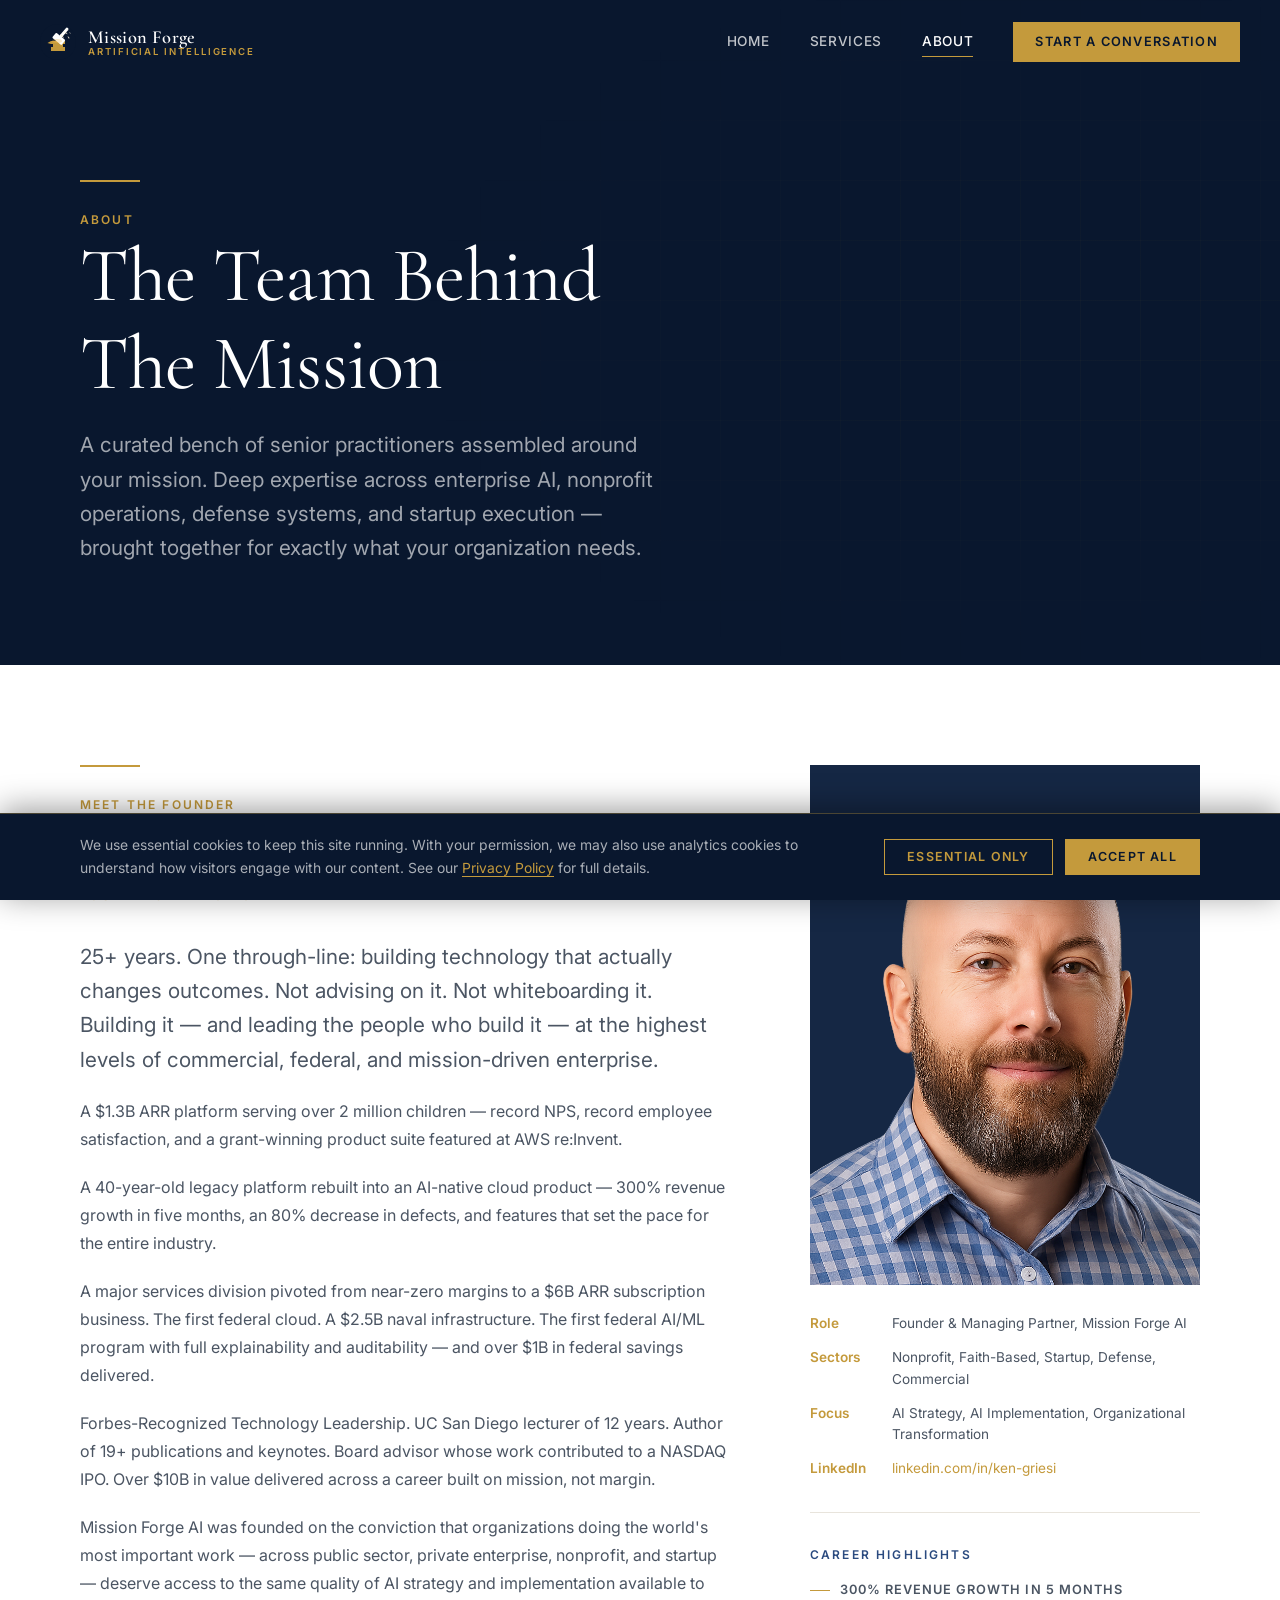
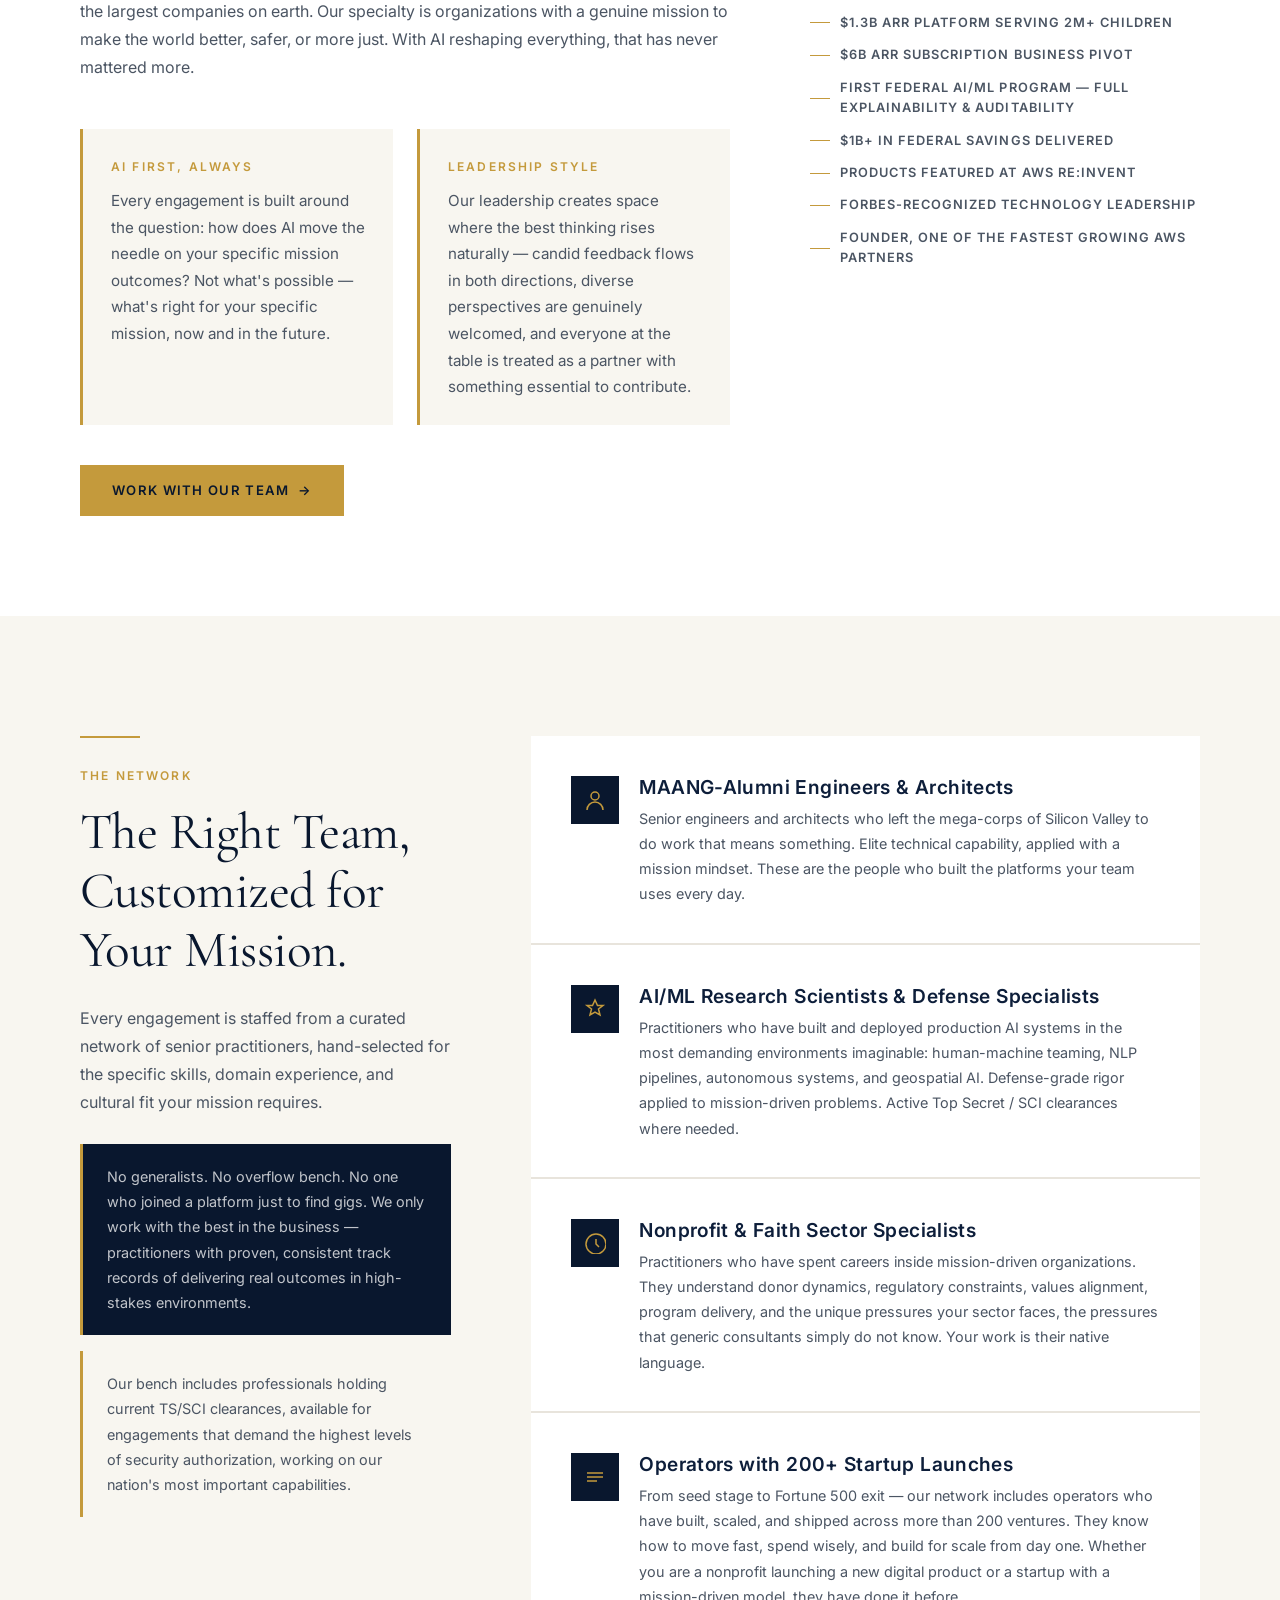
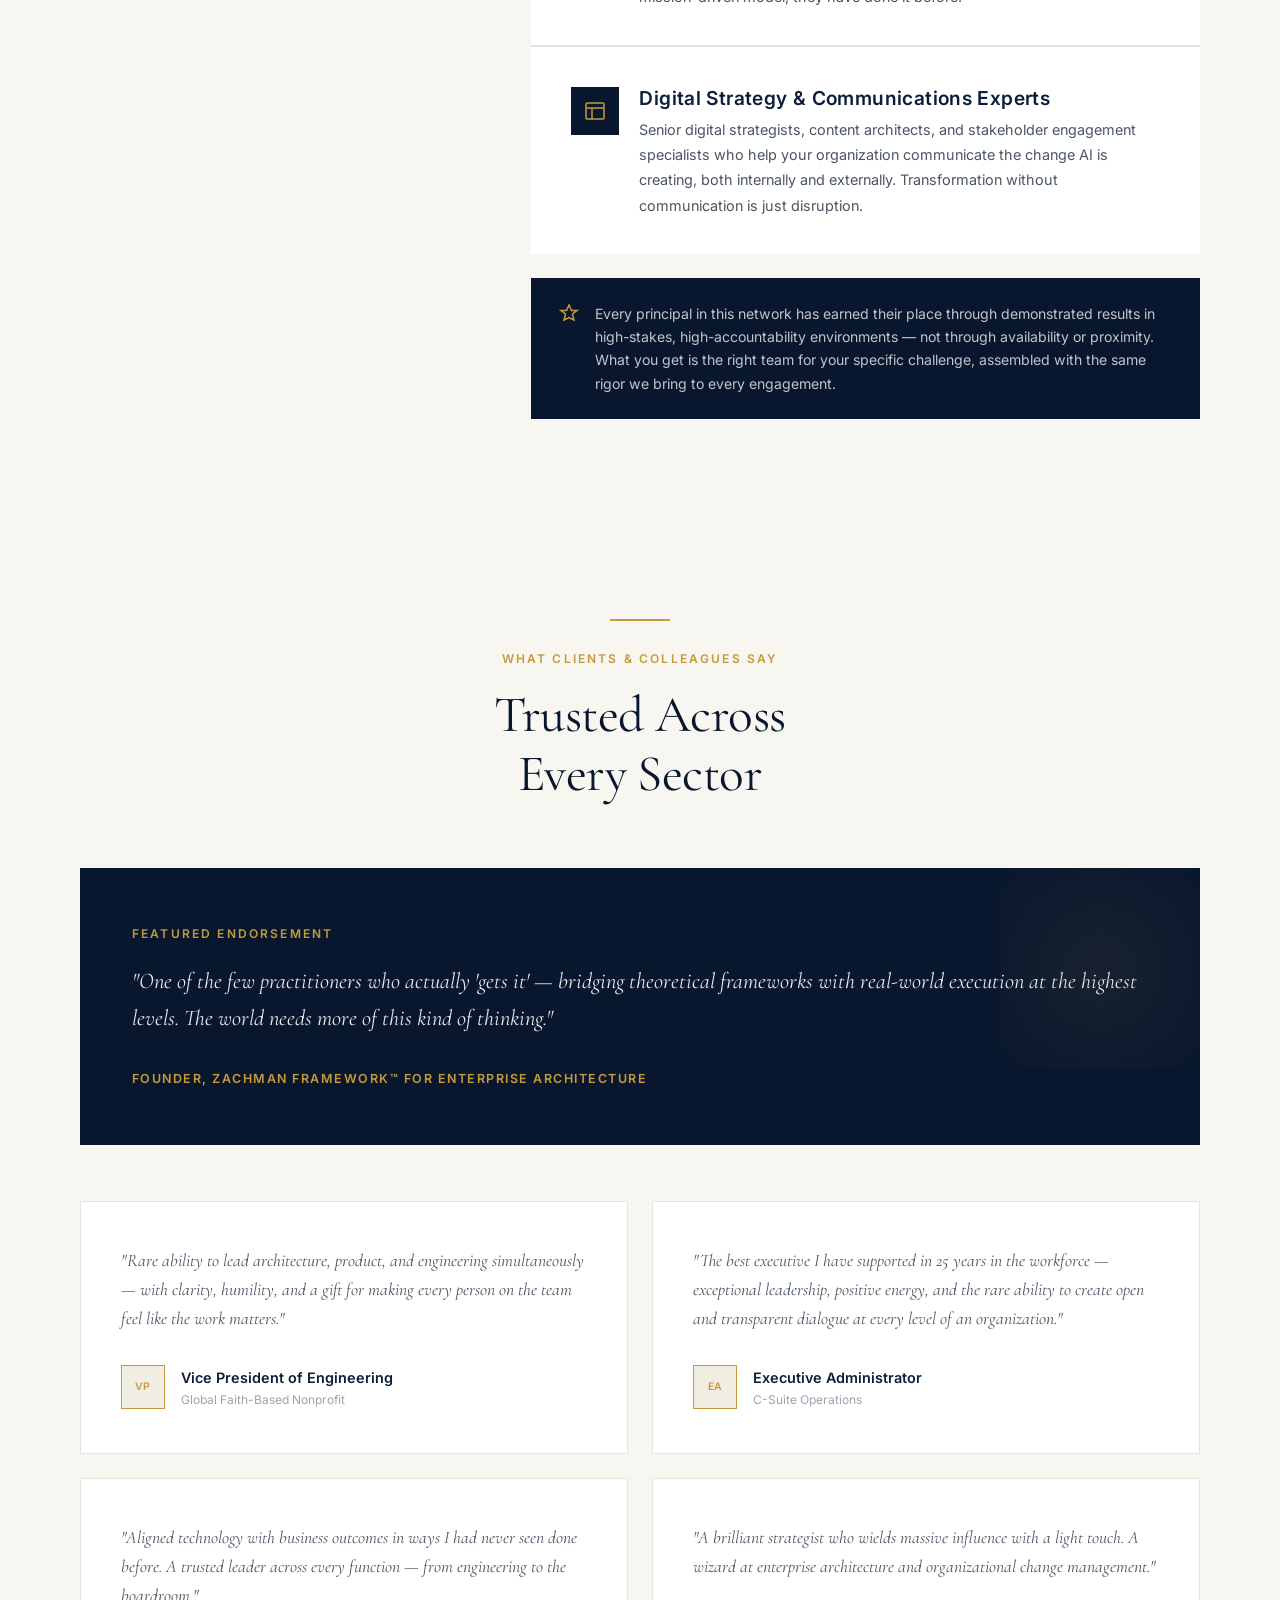
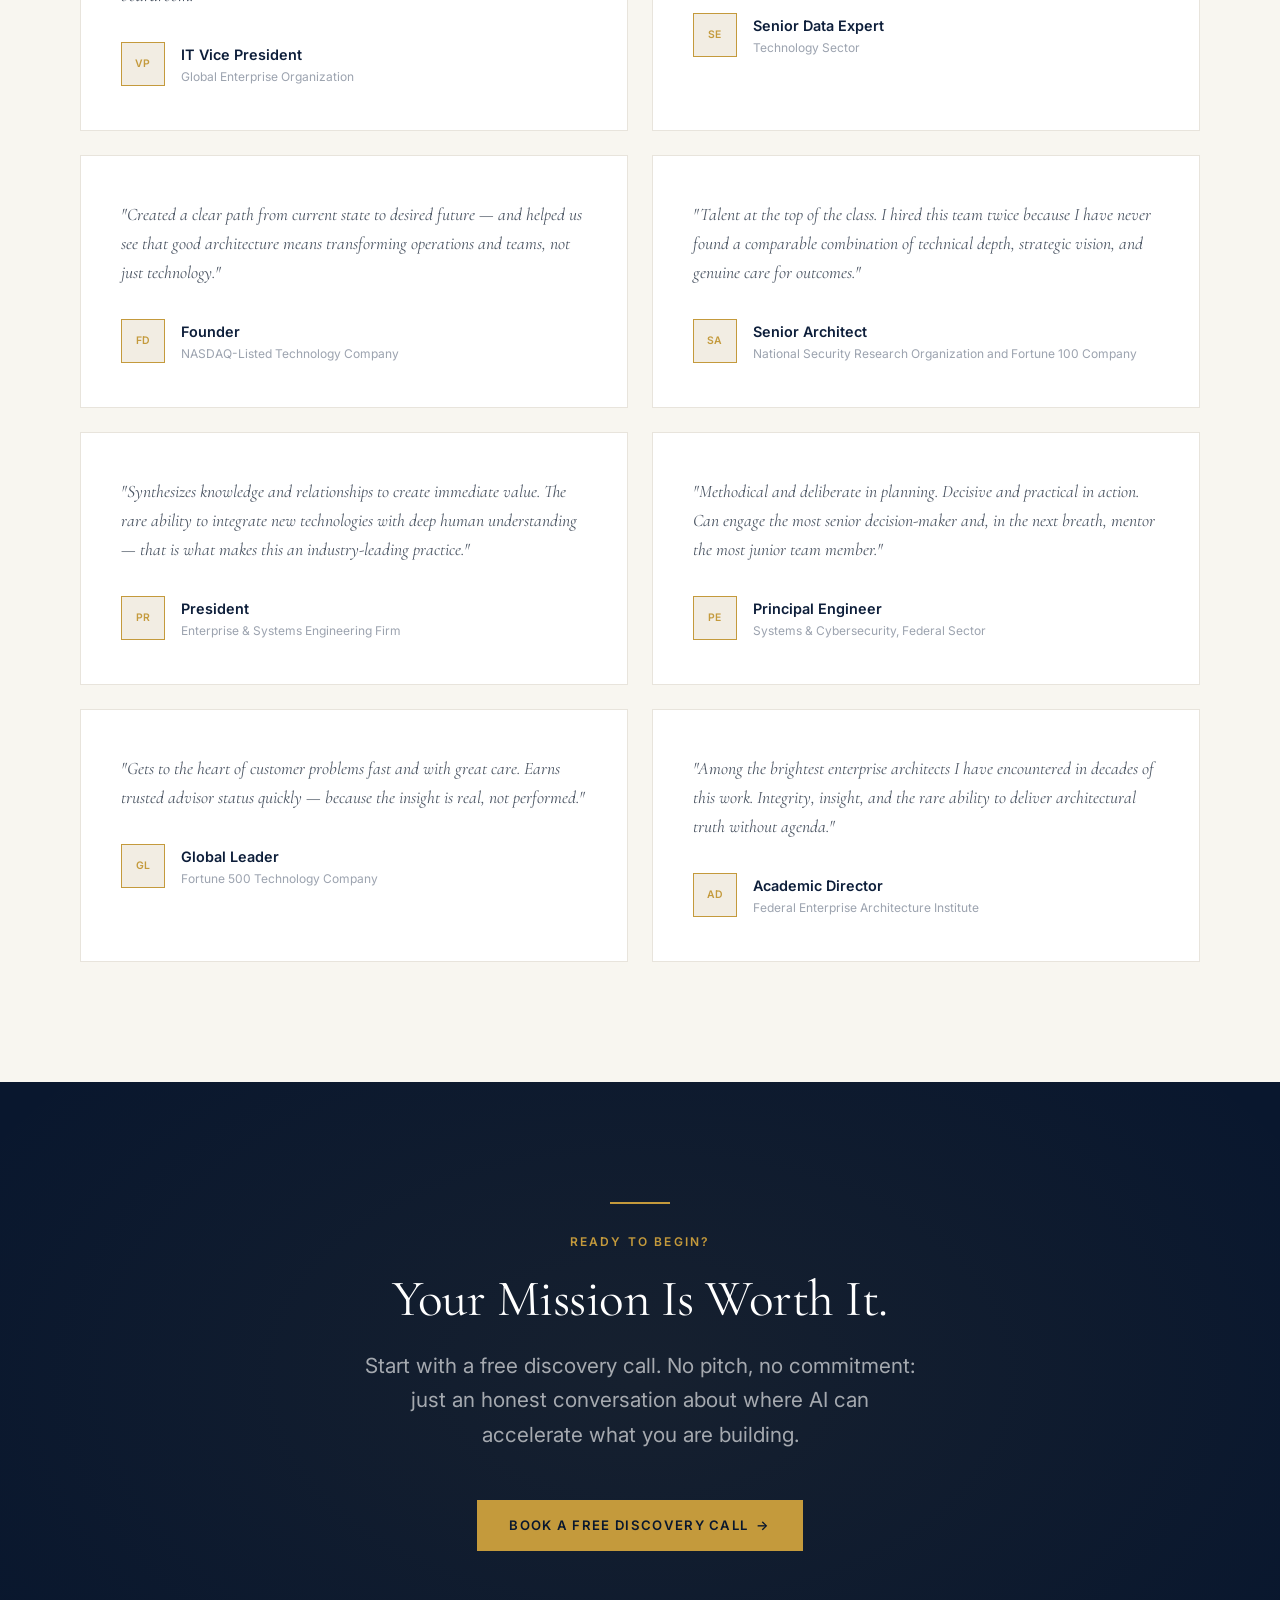
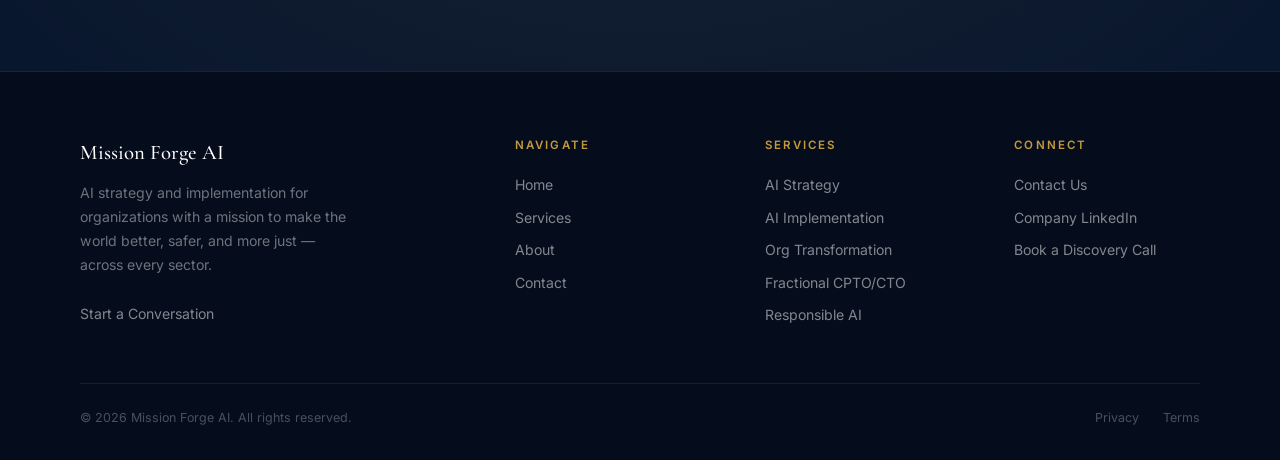
==== commit ca024ce6: "Add files via upload" ====
--- a/about.html
+++ b/about.html
@@ -88,7 +88,7 @@
               A $1.3B ARR platform serving over 2 million children — record NPS, record employee satisfaction, and a grant-winning product suite featured at AWS re:Invent.
             </p>
             <p class="fade-up">
-              A 40-year-old legacy platform rebuilt into an AI-native cloud product — 300% revenue growth in five months, defects cut by 80%, and features that set the pace for the entire industry.
+              A 40-year-old legacy platform rebuilt into an AI-native cloud product — 300% revenue growth in five months, an 80% decrease in defects, and features that set the pace for the entire industry.
             </p>
             <p class="fade-up">
               A major services division pivoted from near-zero margins to a $6B ARR subscription business. The first federal cloud. A $2.5B naval infrastructure. The first federal AI/ML program with full explainability and auditability — and over $1B in federal savings delivered.
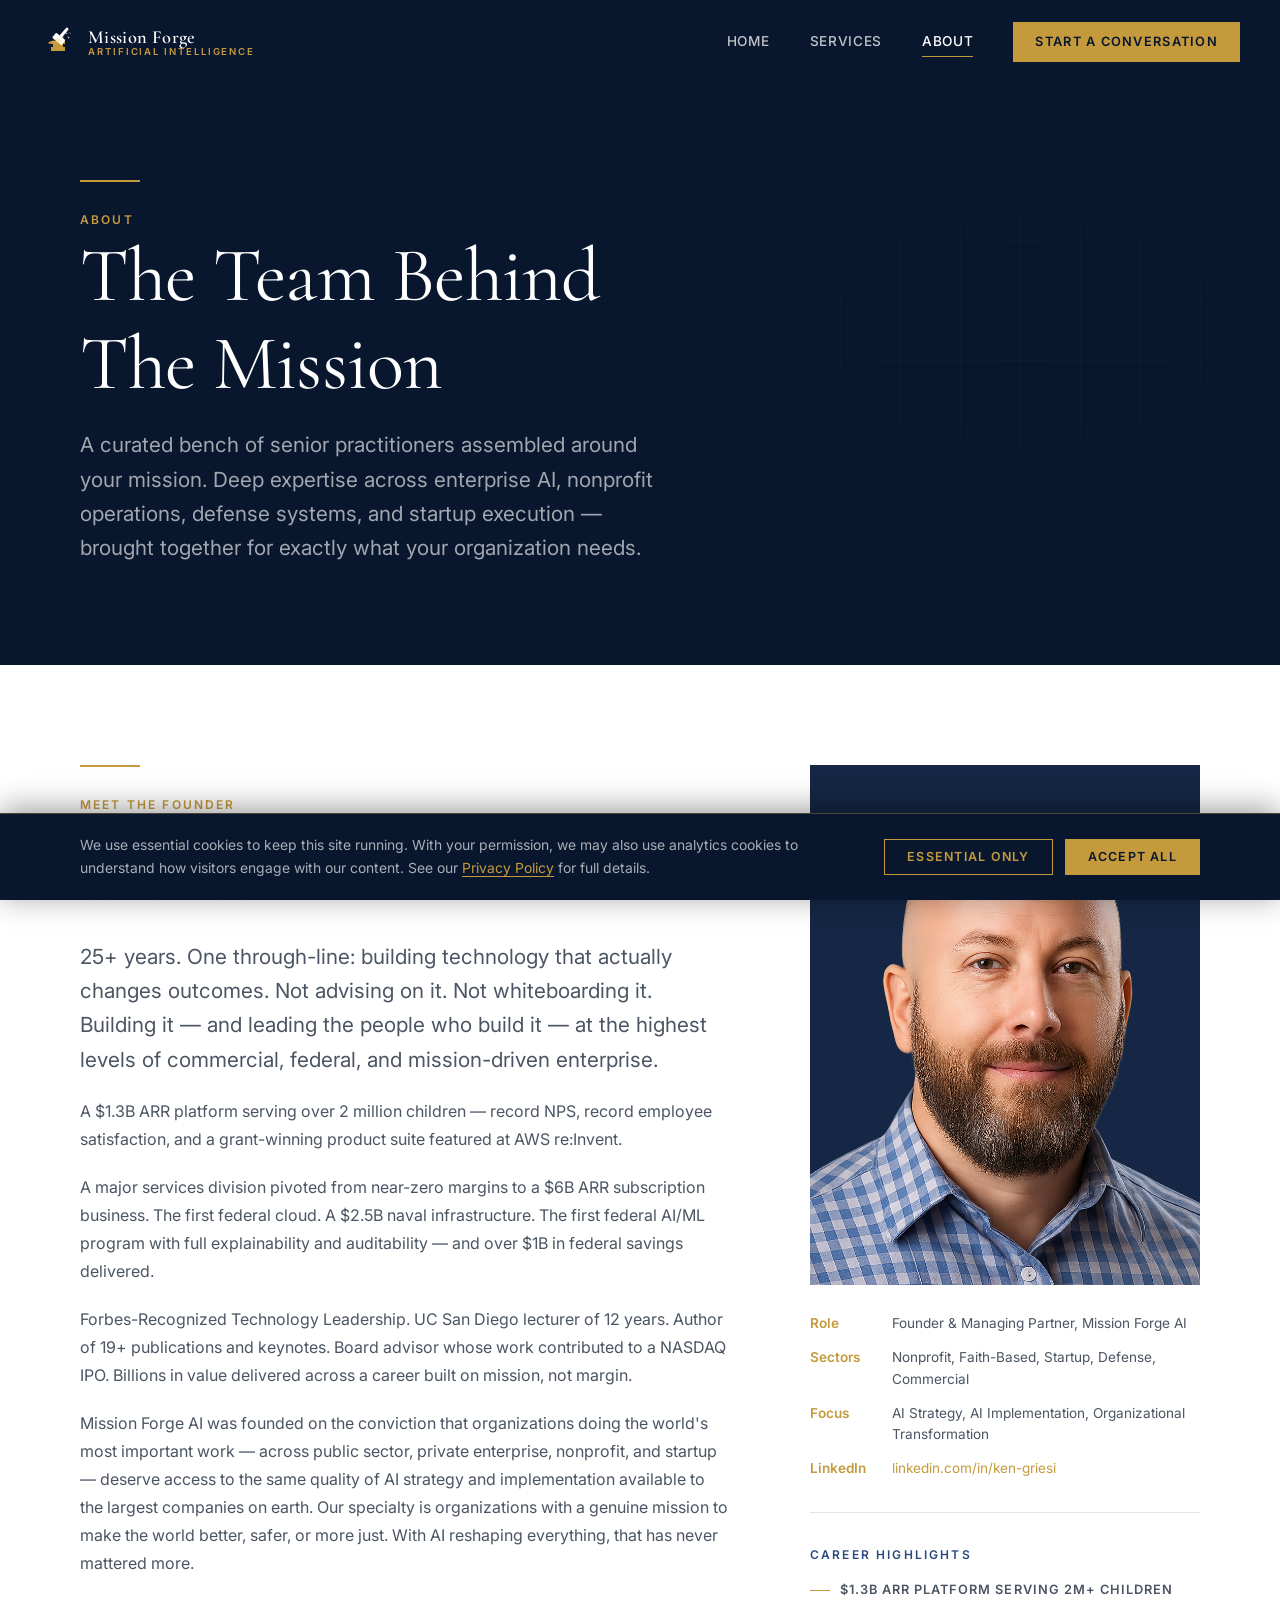
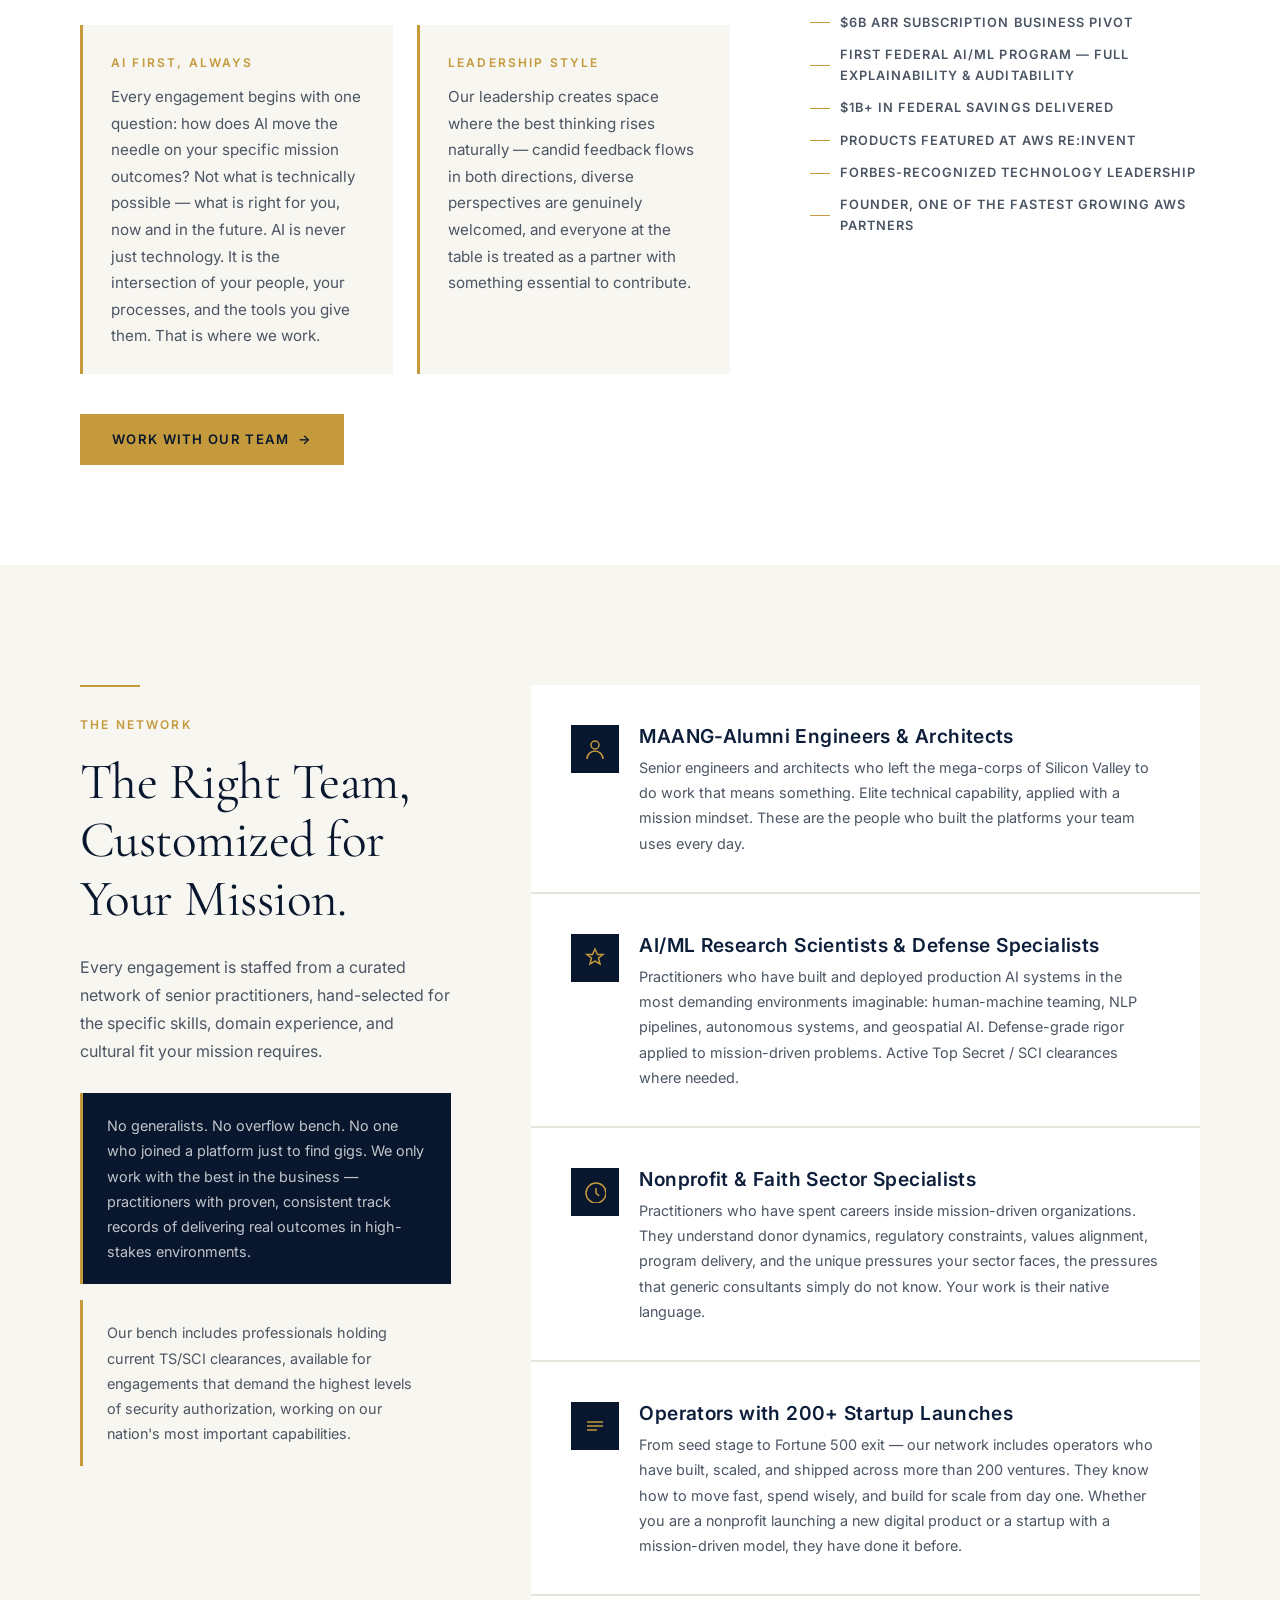
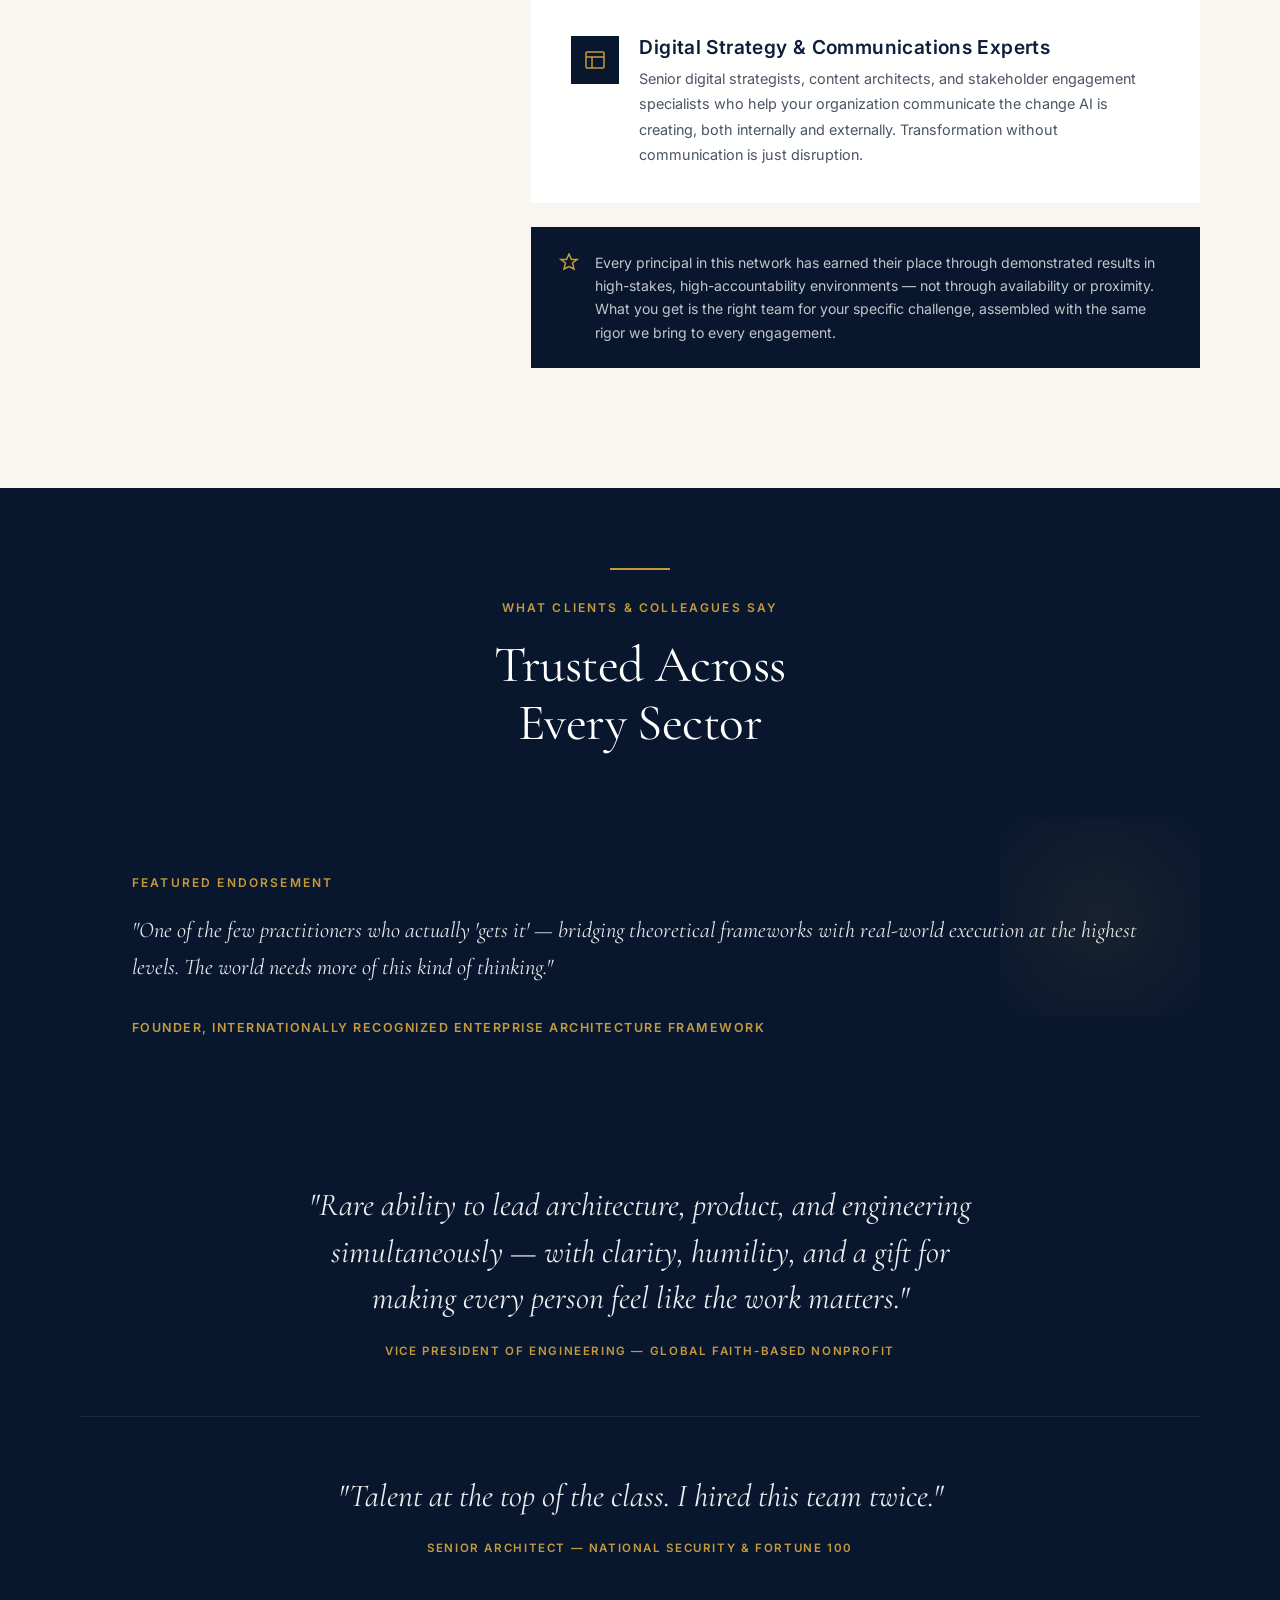
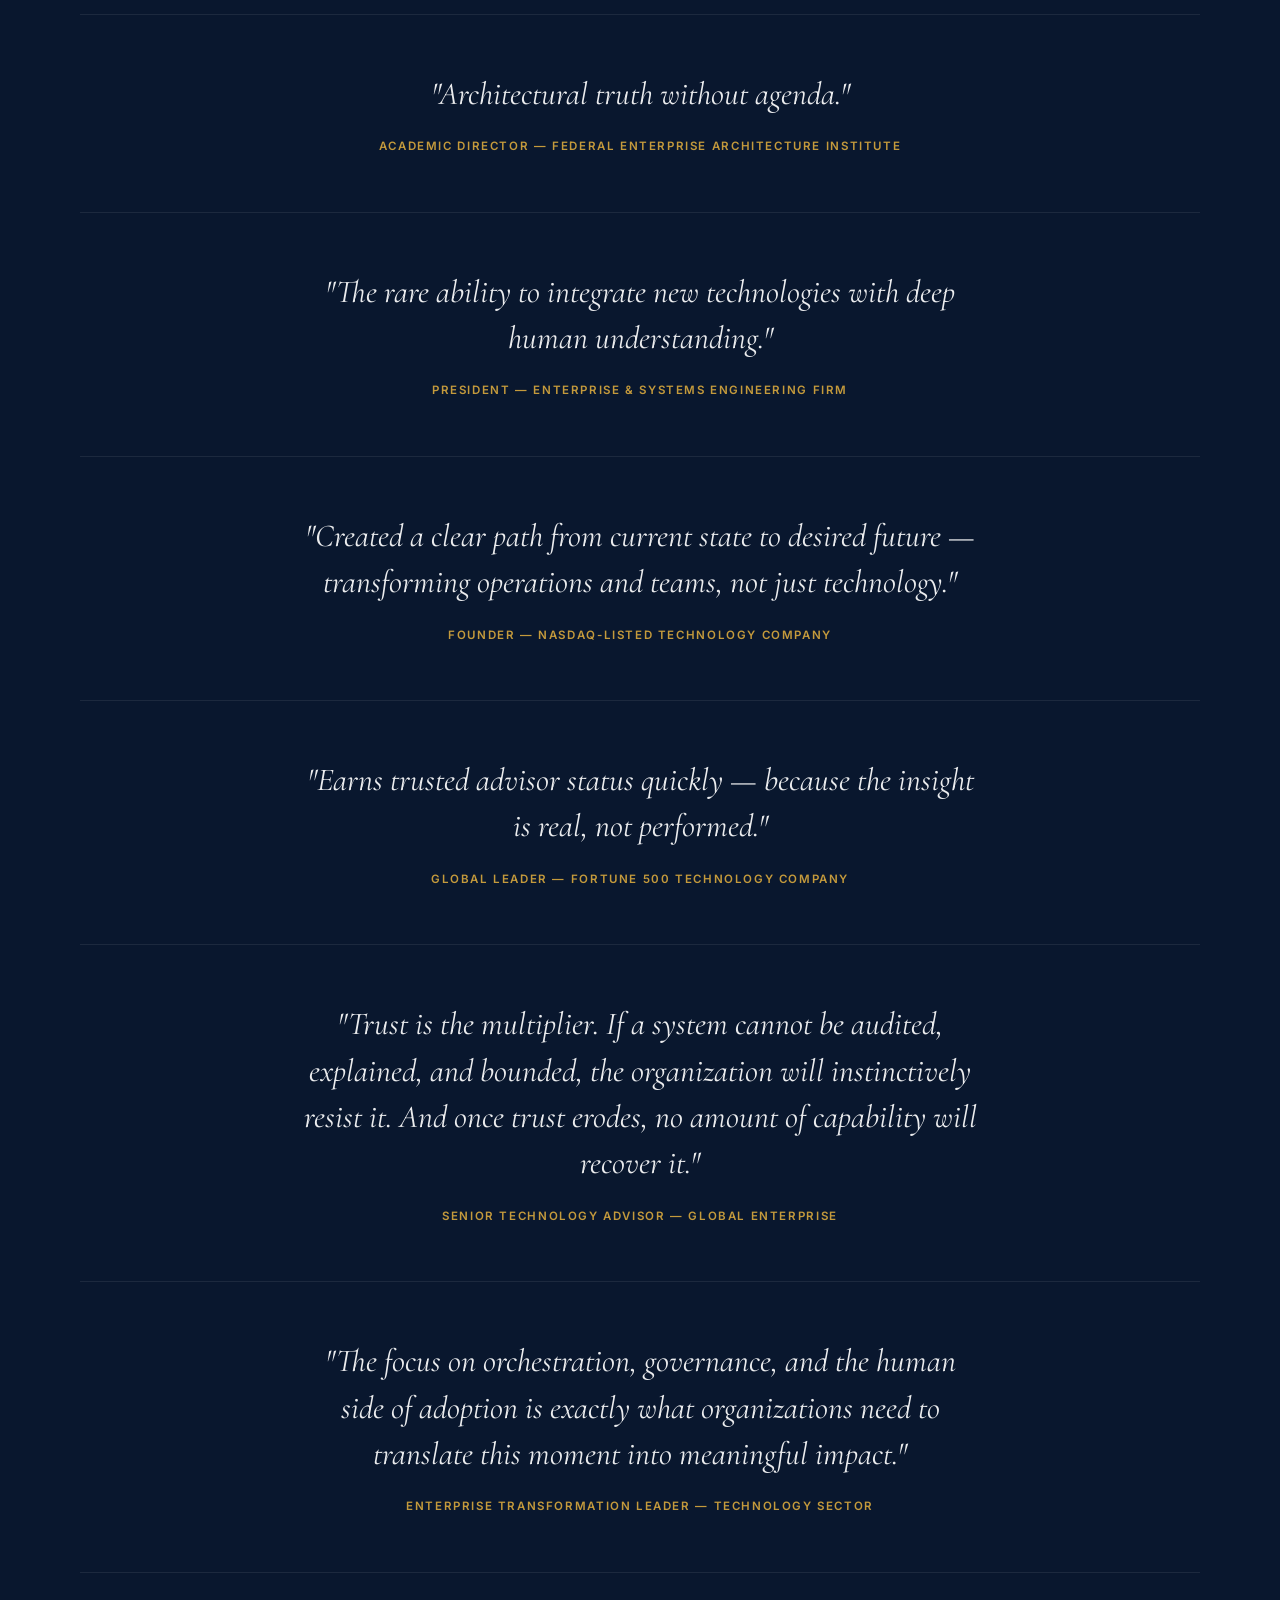
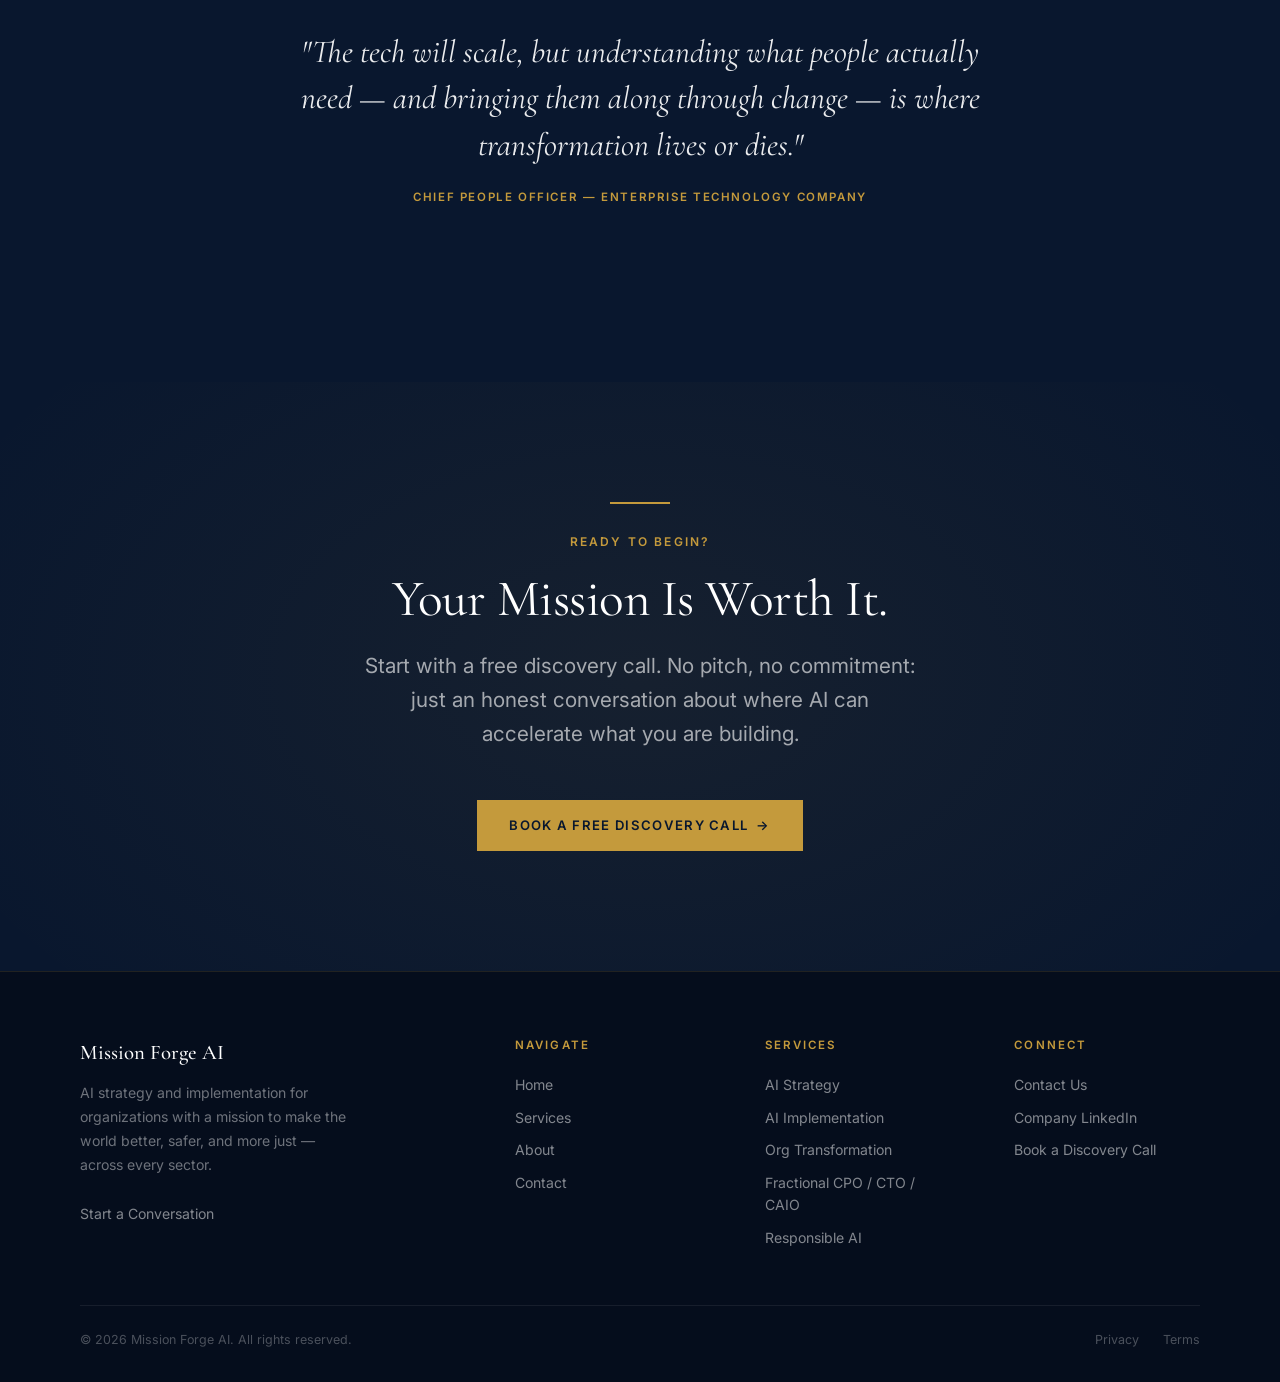
==== commit d60ec54c: "Add files via upload" ====
--- a/about.html
+++ b/about.html
@@ -88,13 +88,10 @@
               A $1.3B ARR platform serving over 2 million children — record NPS, record employee satisfaction, and a grant-winning product suite featured at AWS re:Invent.
             </p>
             <p class="fade-up">
-              A 40-year-old legacy platform rebuilt into an AI-native cloud product — 300% revenue growth in five months, an 80% decrease in defects, and features that set the pace for the entire industry.
+              A major services division pivoted from near-zero margins to a $6B ARR subscription business. The first federal cloud. A $2.5B naval infrastructure. The first federal AI/ML program with full explainability and auditability — and over $1B in federal savings delivered.
             </p>
             <p class="fade-up">
-              A major services division pivoted from near-zero margins to a $6B ARR subscription business. The first federal cloud. A $2.5B naval infrastructure. The first federal AI/ML program with full explainability and auditability — and over $1B in federal savings delivered.
-            </p>
-            <p class="fade-up">
-              Forbes-Recognized Technology Leadership. UC San Diego lecturer of 12 years. Author of 19+ publications and keynotes. Board advisor whose work contributed to a NASDAQ IPO. Over $10B in value delivered across a career built on mission, not margin.
+              Forbes-Recognized Technology Leadership. UC San Diego lecturer of 12 years. Author of 19+ publications and keynotes. Board advisor whose work contributed to a NASDAQ IPO. Billions in value delivered across a career built on mission, not margin.
             </p>
             <p class="fade-up">
               Mission Forge AI was founded on the conviction that organizations doing the world's most important work — across public sector, private enterprise, nonprofit, and startup — deserve access to the same quality of AI strategy and implementation available to the largest companies on earth. Our specialty is organizations with a genuine mission to make the world better, safer, or more just. With AI reshaping everything, that has never mattered more.
@@ -104,7 +101,7 @@
           <div style="display:grid;grid-template-columns:1fr 1fr;gap:24px;margin-top:48px;" class="fade-up">
             <div style="padding:28px 28px 24px;background:var(--off-white);border-left:3px solid var(--gold);">
               <div class="eyebrow" style="margin-bottom:12px;">AI First, Always</div>
-              <p style="font-size:.95rem;">Every engagement is built around the question: how does AI move the needle on your specific mission outcomes? Not what's possible — what's right for your specific mission, now and in the future.</p>
+              <p style="font-size:.95rem;">Every engagement begins with one question: how does AI move the needle on your specific mission outcomes? Not what is technically possible — what is right for you, now and in the future. AI is never just technology. It is the intersection of your people, your processes, and the tools you give them. That is where we work.</p>
             </div>
             <div style="padding:28px 28px 24px;background:var(--off-white);border-left:3px solid var(--gold);">
               <div class="eyebrow" style="margin-bottom:12px;">Leadership Style</div>
@@ -145,7 +142,6 @@
           <div style="margin-top:32px;padding-top:32px;border-top:1px solid var(--light-gray);">
             <div class="eyebrow" style="margin-bottom:16px;color:var(--navy-muted);">Career Highlights</div>
             <div style="display:flex;flex-direction:column;gap:12px;">
-              <div class="credential-badge" style="color:var(--text-secondary);font-size:.8rem;">300% Revenue Growth in 5 Months</div>
               <div class="credential-badge" style="color:var(--text-secondary);font-size:.8rem;">$1.3B ARR Platform Serving 2M+ Children</div>
               <div class="credential-badge" style="color:var(--text-secondary);font-size:.8rem;">$6B ARR Subscription Business Pivot</div>
               <div class="credential-badge" style="color:var(--text-secondary);font-size:.8rem;">First Federal AI/ML Program — Full Explainability &amp; Auditability</div>
@@ -263,7 +259,7 @@
       <div class="text-center mb-64">
         <div class="gold-line gold-line--center fade-up"></div>
         <span class="eyebrow fade-up">What Clients &amp; Colleagues Say</span>
-        <h2 class="fade-up fade-up-delay-1" style="margin-top:16px;">Trusted Across<br>Every Sector</h2>
+        <h2 class="text-white fade-up fade-up-delay-1" style="margin-top:16px;">Trusted Across<br>Every Sector</h2>
       </div>
 
       <!-- Featured -->
@@ -273,139 +269,54 @@
         <p style="font-family:var(--font-serif);font-size:clamp(1.1rem,2vw,1.4rem);font-style:italic;line-height:1.65;color:rgba(255,255,255,0.9);margin-bottom:32px;">
           "One of the few practitioners who actually 'gets it' — bridging theoretical frameworks with real-world execution at the highest levels. The world needs more of this kind of thinking."
         </p>
-        <div style="font-size:.78rem;font-weight:600;letter-spacing:.12em;text-transform:uppercase;color:var(--gold);">Founder, Zachman Framework&trade; for Enterprise Architecture</div>
-      </div>
-
-      <div class="all-testimonials__grid">
-
-        <div class="testimonial-card fade-up">
-          <p class="testimonial-card__quote">
-            "Rare ability to lead architecture, product, and engineering simultaneously — with clarity, humility, and a gift for making every person on the team feel like the work matters."
-          </p>
-          <div class="testimonial-card__author">
-            <div class="testimonial-card__avatar" style="font-size:.65rem;font-family:var(--font-sans);font-weight:600;letter-spacing:.04em;">VP</div>
-            <div>
-              <div class="testimonial-card__name">Vice President of Engineering</div>
-              <div class="testimonial-card__role">Global Faith-Based Nonprofit</div>
-            </div>
-          </div>
-        </div>
-
-        <div class="testimonial-card fade-up fade-up-delay-1">
-          <p class="testimonial-card__quote">
-            "The best executive I have supported in 25 years in the workforce — exceptional leadership, positive energy, and the rare ability to create open and transparent dialogue at every level of an organization."
-          </p>
-          <div class="testimonial-card__author">
-            <div class="testimonial-card__avatar" style="font-size:.65rem;font-family:var(--font-sans);font-weight:600;letter-spacing:.04em;">EA</div>
-            <div>
-              <div class="testimonial-card__name">Executive Administrator</div>
-              <div class="testimonial-card__role">C-Suite Operations</div>
-            </div>
-          </div>
-        </div>
-
-        <div class="testimonial-card fade-up">
-          <p class="testimonial-card__quote">
-            "Aligned technology with business outcomes in ways I had never seen done before. A trusted leader across every function — from engineering to the boardroom."
-          </p>
-          <div class="testimonial-card__author">
-            <div class="testimonial-card__avatar" style="font-size:.65rem;font-family:var(--font-sans);font-weight:600;letter-spacing:.04em;">VP</div>
-            <div>
-              <div class="testimonial-card__name">IT Vice President</div>
-              <div class="testimonial-card__role">Global Enterprise Organization</div>
-            </div>
-          </div>
-        </div>
-
-        <div class="testimonial-card fade-up fade-up-delay-1">
-          <p class="testimonial-card__quote">
-            "A brilliant strategist who wields massive influence with a light touch. A wizard at enterprise architecture and organizational change management."
-          </p>
-          <div class="testimonial-card__author">
-            <div class="testimonial-card__avatar" style="font-size:.65rem;font-family:var(--font-sans);font-weight:600;letter-spacing:.04em;">SE</div>
-            <div>
-              <div class="testimonial-card__name">Senior Data Expert</div>
-              <div class="testimonial-card__role">Technology Sector</div>
-            </div>
-          </div>
-        </div>
-
-        <div class="testimonial-card fade-up">
-          <p class="testimonial-card__quote">
-            "Created a clear path from current state to desired future — and helped us see that good architecture means transforming operations and teams, not just technology."
-          </p>
-          <div class="testimonial-card__author">
-            <div class="testimonial-card__avatar" style="font-size:.65rem;font-family:var(--font-sans);font-weight:600;letter-spacing:.04em;">FD</div>
-            <div>
-              <div class="testimonial-card__name">Founder</div>
-              <div class="testimonial-card__role">NASDAQ-Listed Technology Company</div>
-            </div>
-          </div>
-        </div>
-
-        <div class="testimonial-card fade-up fade-up-delay-1">
-          <p class="testimonial-card__quote">
-            "Talent at the top of the class. I hired this team twice because I have never found a comparable combination of technical depth, strategic vision, and genuine care for outcomes."
-          </p>
-          <div class="testimonial-card__author">
-            <div class="testimonial-card__avatar" style="font-size:.65rem;font-family:var(--font-sans);font-weight:600;letter-spacing:.04em;">SA</div>
-            <div>
-              <div class="testimonial-card__name">Senior Architect</div>
-              <div class="testimonial-card__role">National Security Research Organization and Fortune 100 Company</div>
-            </div>
-          </div>
-        </div>
-
-        <div class="testimonial-card fade-up">
-          <p class="testimonial-card__quote">
-            "Synthesizes knowledge and relationships to create immediate value. The rare ability to integrate new technologies with deep human understanding — that is what makes this an industry-leading practice."
-          </p>
-          <div class="testimonial-card__author">
-            <div class="testimonial-card__avatar" style="font-size:.65rem;font-family:var(--font-sans);font-weight:600;letter-spacing:.04em;">PR</div>
-            <div>
-              <div class="testimonial-card__name">President</div>
-              <div class="testimonial-card__role">Enterprise &amp; Systems Engineering Firm</div>
-            </div>
-          </div>
-        </div>
-
-        <div class="testimonial-card fade-up fade-up-delay-1">
-          <p class="testimonial-card__quote">
-            "Methodical and deliberate in planning. Decisive and practical in action. Can engage the most senior decision-maker and, in the next breath, mentor the most junior team member."
-          </p>
-          <div class="testimonial-card__author">
-            <div class="testimonial-card__avatar" style="font-size:.65rem;font-family:var(--font-sans);font-weight:600;letter-spacing:.04em;">PE</div>
-            <div>
-              <div class="testimonial-card__name">Principal Engineer</div>
-              <div class="testimonial-card__role">Systems &amp; Cybersecurity, Federal Sector</div>
-            </div>
-          </div>
-        </div>
-
-        <div class="testimonial-card fade-up">
-          <p class="testimonial-card__quote">
-            "Gets to the heart of customer problems fast and with great care. Earns trusted advisor status quickly — because the insight is real, not performed."
-          </p>
-          <div class="testimonial-card__author">
-            <div class="testimonial-card__avatar" style="font-size:.65rem;font-family:var(--font-sans);font-weight:600;letter-spacing:.04em;">GL</div>
-            <div>
-              <div class="testimonial-card__name">Global Leader</div>
-              <div class="testimonial-card__role">Fortune 500 Technology Company</div>
-            </div>
-          </div>
-        </div>
-
-        <div class="testimonial-card fade-up fade-up-delay-1">
-          <p class="testimonial-card__quote">
-            "Among the brightest enterprise architects I have encountered in decades of this work. Integrity, insight, and the rare ability to deliver architectural truth without agenda."
-          </p>
-          <div class="testimonial-card__author">
-            <div class="testimonial-card__avatar" style="font-size:.65rem;font-family:var(--font-sans);font-weight:600;letter-spacing:.04em;">AD</div>
-            <div>
-              <div class="testimonial-card__name">Academic Director</div>
-              <div class="testimonial-card__role">Federal Enterprise Architecture Institute</div>
-            </div>
-          </div>
+        <div style="font-size:.78rem;font-weight:600;letter-spacing:.12em;text-transform:uppercase;color:var(--gold);">Founder, Internationally Recognized Enterprise Architecture Framework</div>
+      </div>
+
+      <div class="pull-quotes" style="margin-top:16px;">
+
+        <div class="pull-quote fade-up">
+          <div class="pull-quote__text">"Rare ability to lead architecture, product, and engineering simultaneously — with clarity, humility, and a gift for making every person feel like the work matters."</div>
+          <div class="pull-quote__attr">Vice President of Engineering &mdash; Global Faith-Based Nonprofit</div>
+        </div>
+
+        <div class="pull-quote fade-up fade-up-delay-1">
+          <div class="pull-quote__text">"Talent at the top of the class. I hired this team twice."</div>
+          <div class="pull-quote__attr">Senior Architect &mdash; National Security &amp; Fortune 100</div>
+        </div>
+
+        <div class="pull-quote fade-up">
+          <div class="pull-quote__text">"Architectural truth without agenda."</div>
+          <div class="pull-quote__attr">Academic Director &mdash; Federal Enterprise Architecture Institute</div>
+        </div>
+
+        <div class="pull-quote fade-up fade-up-delay-1">
+          <div class="pull-quote__text">"The rare ability to integrate new technologies with deep human understanding."</div>
+          <div class="pull-quote__attr">President &mdash; Enterprise &amp; Systems Engineering Firm</div>
+        </div>
+
+        <div class="pull-quote fade-up">
+          <div class="pull-quote__text">"Created a clear path from current state to desired future — transforming operations and teams, not just technology."</div>
+          <div class="pull-quote__attr">Founder &mdash; NASDAQ-Listed Technology Company</div>
+        </div>
+
+        <div class="pull-quote fade-up fade-up-delay-1">
+          <div class="pull-quote__text">"Earns trusted advisor status quickly — because the insight is real, not performed."</div>
+          <div class="pull-quote__attr">Global Leader &mdash; Fortune 500 Technology Company</div>
+        </div>
+
+        <div class="pull-quote fade-up">
+          <div class="pull-quote__text">"Trust is the multiplier. If a system cannot be audited, explained, and bounded, the organization will instinctively resist it. And once trust erodes, no amount of capability will recover it."</div>
+          <div class="pull-quote__attr">Senior Technology Advisor &mdash; Global Enterprise</div>
+        </div>
+
+        <div class="pull-quote fade-up fade-up-delay-1">
+          <div class="pull-quote__text">"The focus on orchestration, governance, and the human side of adoption is exactly what organizations need to translate this moment into meaningful impact."</div>
+          <div class="pull-quote__attr">Enterprise Transformation Leader &mdash; Technology Sector</div>
+        </div>
+
+        <div class="pull-quote fade-up">
+          <div class="pull-quote__text">"The tech will scale, but understanding what people actually need — and bringing them along through change — is where transformation lives or dies."</div>
+          <div class="pull-quote__attr">Chief People Officer &mdash; Enterprise Technology Company</div>
         </div>
 
       </div>
@@ -453,7 +364,7 @@
             <a href="services.html#ai-strategy"    class="footer__link">AI Strategy</a>
             <a href="services.html#implementation" class="footer__link">AI Implementation</a>
             <a href="services.html#transformation" class="footer__link">Org Transformation</a>
-            <a href="services.html#fractional"     class="footer__link">Fractional CPTO/CTO</a>
+            <a href="services.html#fractional"     class="footer__link">Fractional CPO / CTO / CAIO</a>
             <a href="services.html#governance"     class="footer__link">Responsible AI</a>
           </div>
         </div>
--- a/css/style.css
+++ b/css/style.css
@@ -1070,7 +1070,7 @@
 /* Testimonials all page */
 .all-testimonials {
   padding: 80px 0 120px;
-  background: var(--off-white);
+  background: var(--navy-deep);
 }
 
 .all-testimonials__grid {
@@ -1443,3 +1443,227 @@
     text-align: center;
   }
 }
+
+/* ============================================================
+   AI FAILURE TABLE
+   ============================================================ */
+.failure-grid { border: 1px solid var(--light-gray); }
+.failure-row {
+  display: grid;
+  grid-template-columns: 1fr 1fr;
+  border-bottom: 1px solid var(--light-gray);
+}
+.failure-row:last-child { border-bottom: none; }
+.failure-cell { padding: 22px 28px; }
+.failure-cell--problem {
+  background: var(--off-white);
+  border-right: 1px solid var(--light-gray);
+}
+.failure-cell--solution { background: var(--white); }
+.failure-cell__label {
+  font-size: .65rem;
+  font-weight: 700;
+  letter-spacing: .12em;
+  text-transform: uppercase;
+  margin-bottom: 8px;
+}
+.failure-cell__label--problem { color: var(--text-secondary); }
+.failure-cell__label--solution { color: var(--gold); }
+.failure-cell__text {
+  font-size: .88rem;
+  color: var(--navy-dark);
+  font-weight: 500;
+  line-height: 1.55;
+}
+.failure-cell--solution .failure-cell__text {
+  color: var(--text-secondary);
+  font-weight: 400;
+}
+
+/* ============================================================
+   COMPARISON TABLE
+   ============================================================ */
+.comp-wrap { overflow-x: auto; }
+.comp-table {
+  width: 100%;
+  border-collapse: collapse;
+  border: 1px solid var(--light-gray);
+  font-size: .83rem;
+  min-width: 640px;
+}
+.comp-table th {
+  padding: 16px 18px;
+  text-align: center;
+  font-size: .7rem;
+  font-weight: 700;
+  letter-spacing: .1em;
+  text-transform: uppercase;
+  border-left: 1px solid var(--light-gray);
+  line-height: 1.4;
+}
+.comp-table th:first-child {
+  text-align: left;
+  border-left: none;
+  background: var(--white);
+  color: transparent;
+}
+.comp-table .th--other {
+  background: var(--off-white);
+  color: var(--navy-muted);
+}
+.comp-table .th--mf {
+  background: var(--navy-deep);
+  color: var(--gold);
+}
+.comp-table td {
+  padding: 14px 18px;
+  border-top: 1px solid var(--light-gray);
+  border-left: 1px solid var(--light-gray);
+  vertical-align: middle;
+  line-height: 1.45;
+}
+.comp-table td:first-child {
+  font-weight: 600;
+  color: var(--navy-dark);
+  font-size: .82rem;
+  background: var(--off-white);
+  border-left: none;
+}
+.comp-table .td--other {
+  color: var(--text-secondary);
+  font-size: .78rem;
+  text-align: center;
+}
+.comp-table .td--mf {
+  background: rgba(196,154,60,0.05);
+  color: var(--navy-dark);
+  font-weight: 600;
+  font-size: .82rem;
+  text-align: center;
+}
+.comp-check { color: var(--gold); font-size: 1rem; }
+
+/* ============================================================
+   AI READINESS ASSESSMENT
+   ============================================================ */
+.assessment-wrap { max-width: 680px; margin: 0 auto; }
+.assessment-card {
+  background: var(--white);
+  border: 1px solid var(--light-gray);
+}
+.assessment-track { height: 3px; background: var(--light-gray); }
+.assessment-track__fill {
+  height: 3px;
+  background: var(--gold);
+  width: 0%;
+  transition: width .5s ease;
+}
+.assessment-inner { padding: 44px 52px; }
+.assessment-counter {
+  font-size: .7rem;
+  font-weight: 700;
+  letter-spacing: .13em;
+  text-transform: uppercase;
+  color: var(--text-secondary);
+  margin-bottom: 18px;
+}
+.assessment-q {
+  font-family: var(--font-serif);
+  font-size: clamp(1.1rem, 2vw, 1.4rem);
+  color: var(--navy-dark);
+  margin-bottom: 26px;
+  line-height: 1.45;
+}
+.assessment-opts { display: flex; flex-direction: column; gap: 9px; }
+.assessment-opt {
+  padding: 13px 18px;
+  background: var(--white);
+  border: 1.5px solid var(--light-gray);
+  text-align: left;
+  cursor: pointer;
+  font-family: var(--font-sans);
+  font-size: .88rem;
+  color: var(--navy-dark);
+  transition: border-color .2s, background .2s;
+  line-height: 1.4;
+}
+.assessment-opt:hover { border-color: var(--gold); background: rgba(196,154,60,0.04); }
+.assessment-opt.selected { border-color: var(--gold); background: rgba(196,154,60,0.08); font-weight: 600; }
+.assessment-nav { display: flex; justify-content: flex-end; margin-top: 22px; }
+.assessment-next { opacity: .38; pointer-events: none; }
+.assessment-next.ready { opacity: 1; pointer-events: auto; }
+.assessment-result-inner { text-align: center; padding: 52px; }
+.assessment-tier-label {
+  font-size: .7rem;
+  font-weight: 700;
+  letter-spacing: .15em;
+  text-transform: uppercase;
+  color: var(--gold);
+  margin-bottom: 10px;
+}
+.assessment-tier-name {
+  font-family: var(--font-serif);
+  font-size: clamp(2rem, 4vw, 3rem);
+  color: var(--navy-dark);
+  margin-bottom: 18px;
+  line-height: 1.15;
+}
+.assessment-tier-msg {
+  font-size: .95rem;
+  color: var(--text-secondary);
+  max-width: 460px;
+  margin: 0 auto 32px;
+  line-height: 1.75;
+}
+.assessment-ctas { display: flex; flex-direction: column; align-items: center; gap: 14px; }
+.assessment-retake {
+  font-size: .82rem;
+  color: var(--text-secondary);
+  cursor: pointer;
+  background: none;
+  border: none;
+  text-decoration: underline;
+  font-family: var(--font-sans);
+}
+.assessment-retake:hover { color: var(--navy-dark); }
+
+/* ============================================================
+   PULL QUOTE TESTIMONIALS
+   ============================================================ */
+.pull-quotes { display: flex; flex-direction: column; }
+.pull-quote {
+  padding: 56px 0;
+  border-bottom: 1px solid rgba(255,255,255,.08);
+  display: flex;
+  flex-direction: column;
+  align-items: center;
+  text-align: center;
+}
+.pull-quote:last-child { border-bottom: none; }
+.pull-quote__text {
+  font-family: var(--font-serif);
+  font-size: clamp(1.35rem, 2.5vw, 2.1rem);
+  font-style: italic;
+  color: rgba(255,255,255,.92);
+  max-width: 680px;
+  line-height: 1.45;
+  margin-bottom: 20px;
+}
+.pull-quote__attr {
+  font-size: .72rem;
+  font-weight: 600;
+  letter-spacing: .14em;
+  text-transform: uppercase;
+  color: var(--gold);
+}
+
+/* ============================================================
+   RESPONSIVE — NEW SECTIONS
+   ============================================================ */
+@media (max-width: 768px) {
+  .failure-row { grid-template-columns: 1fr; }
+  .failure-cell--problem { border-right: none; border-bottom: 1px solid var(--light-gray); }
+  .assessment-inner { padding: 28px 24px; }
+  .assessment-result-inner { padding: 32px 24px; }
+  .pull-quote { padding: 36px 0; }
+}
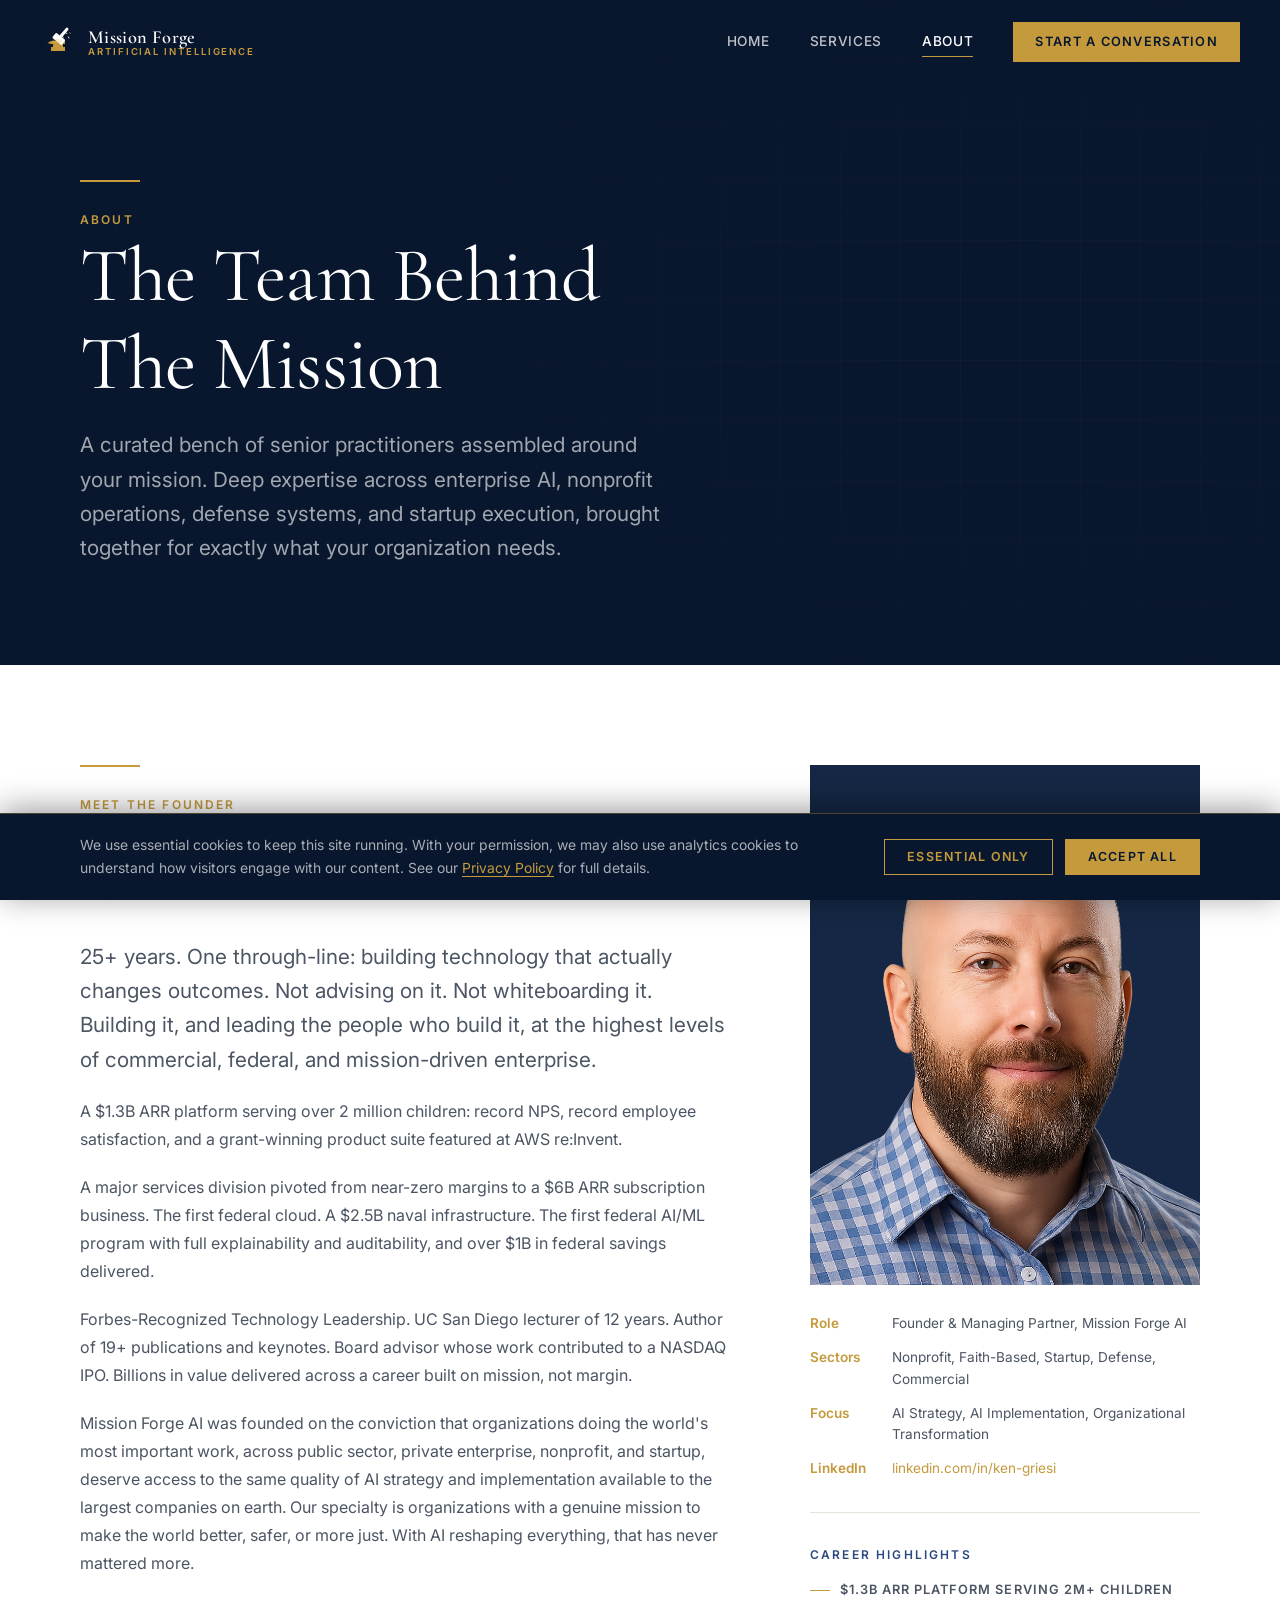
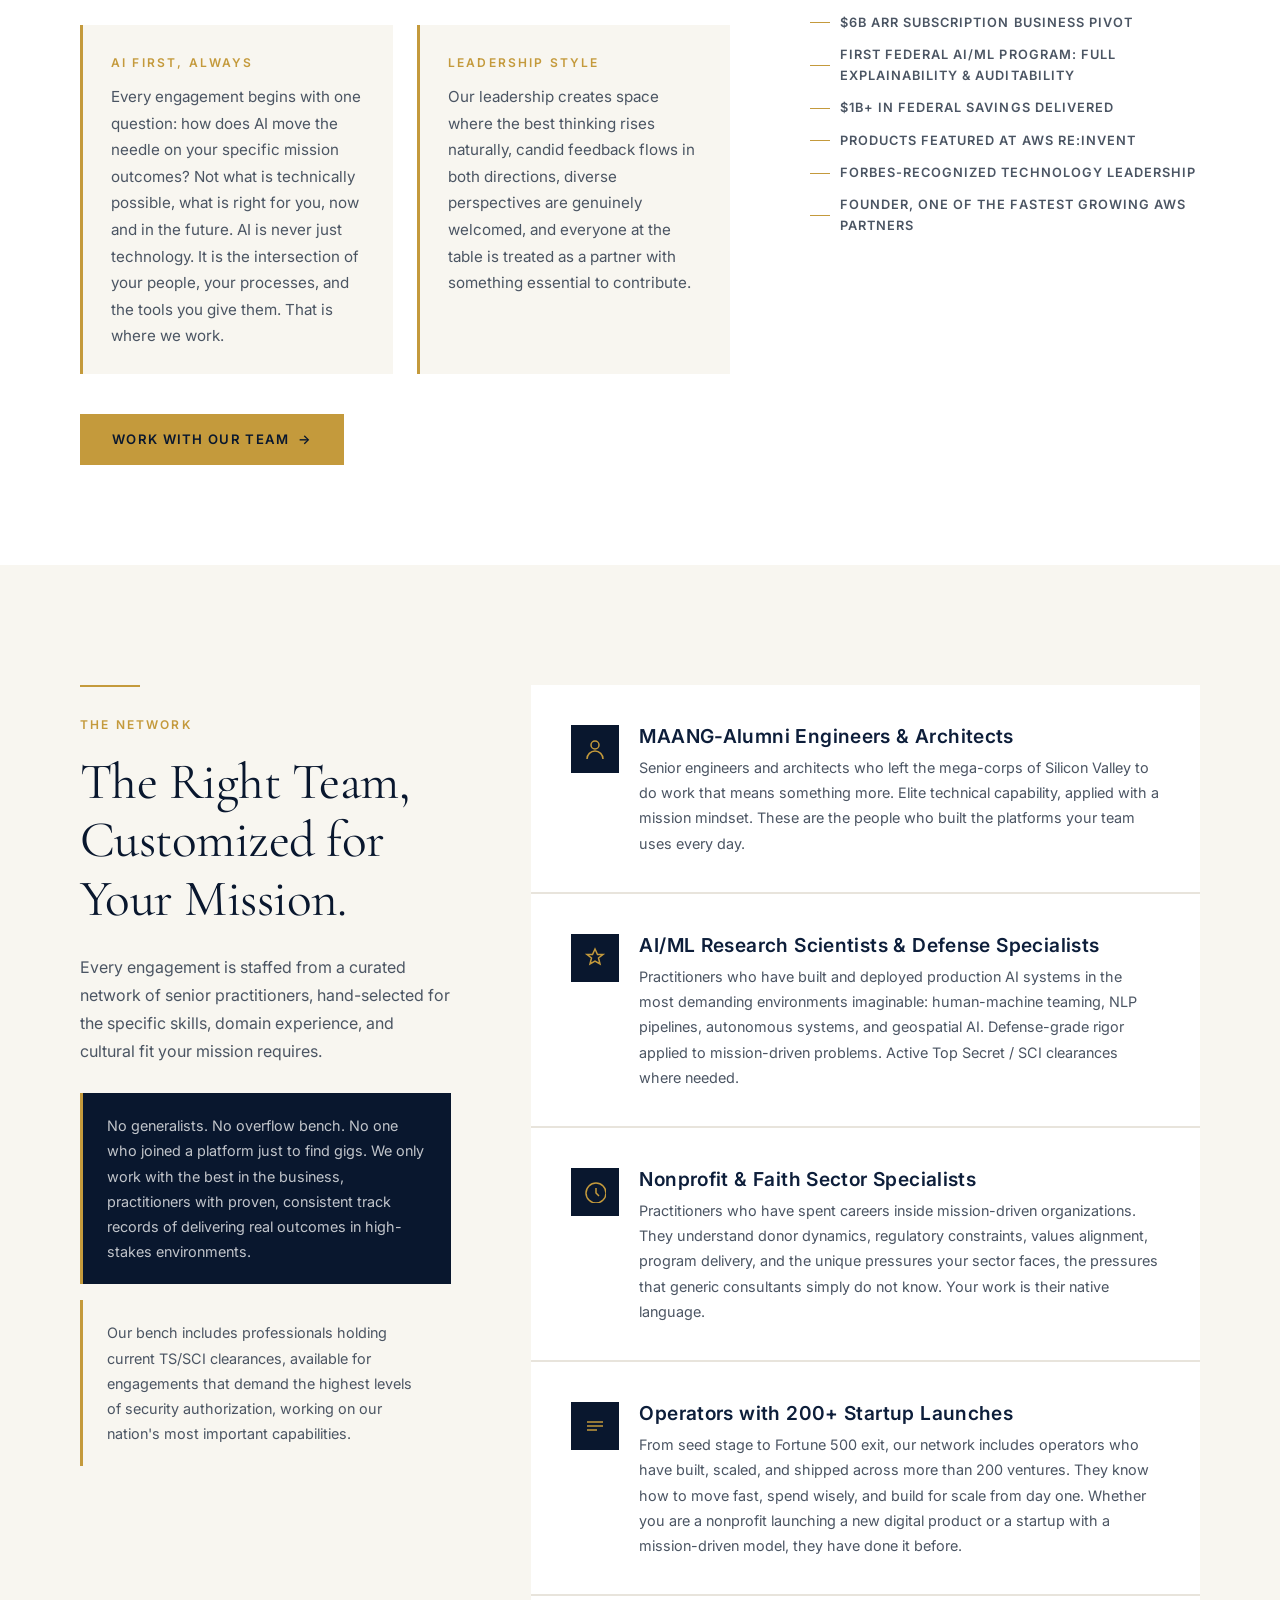
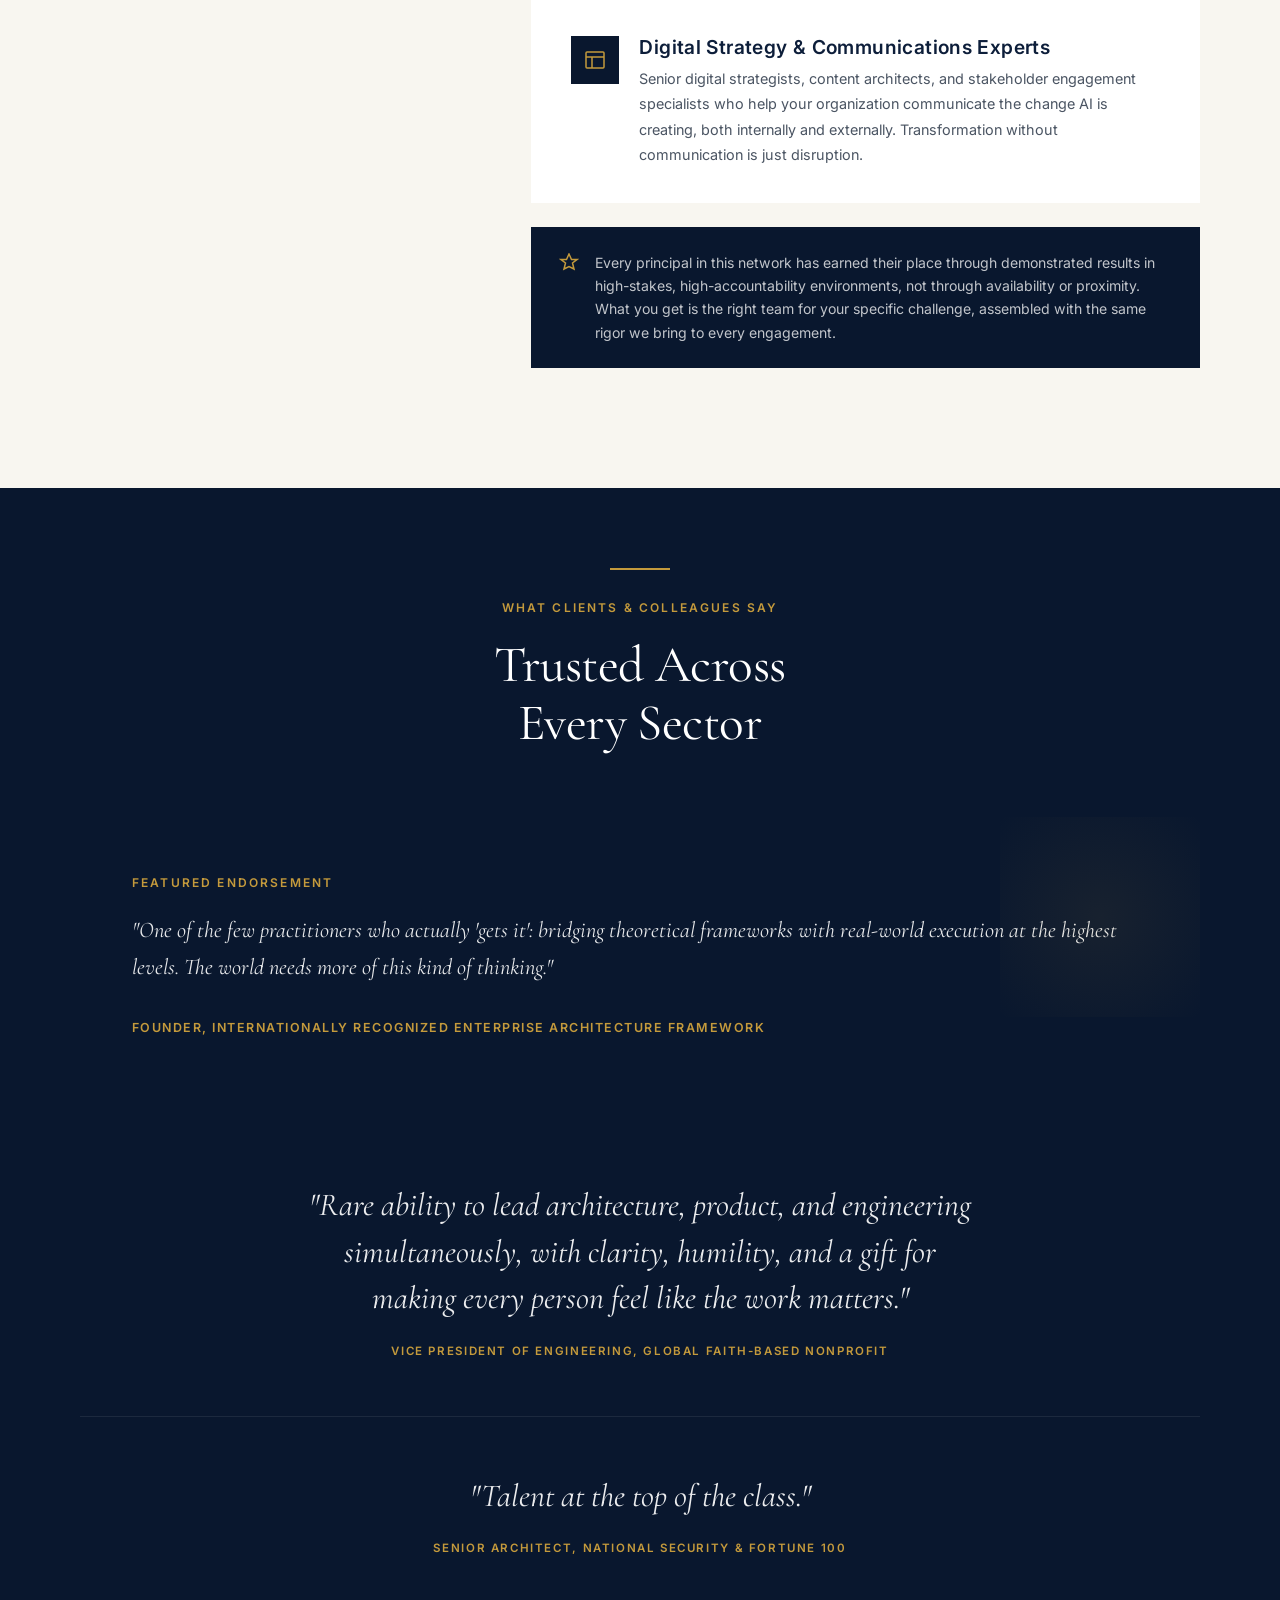
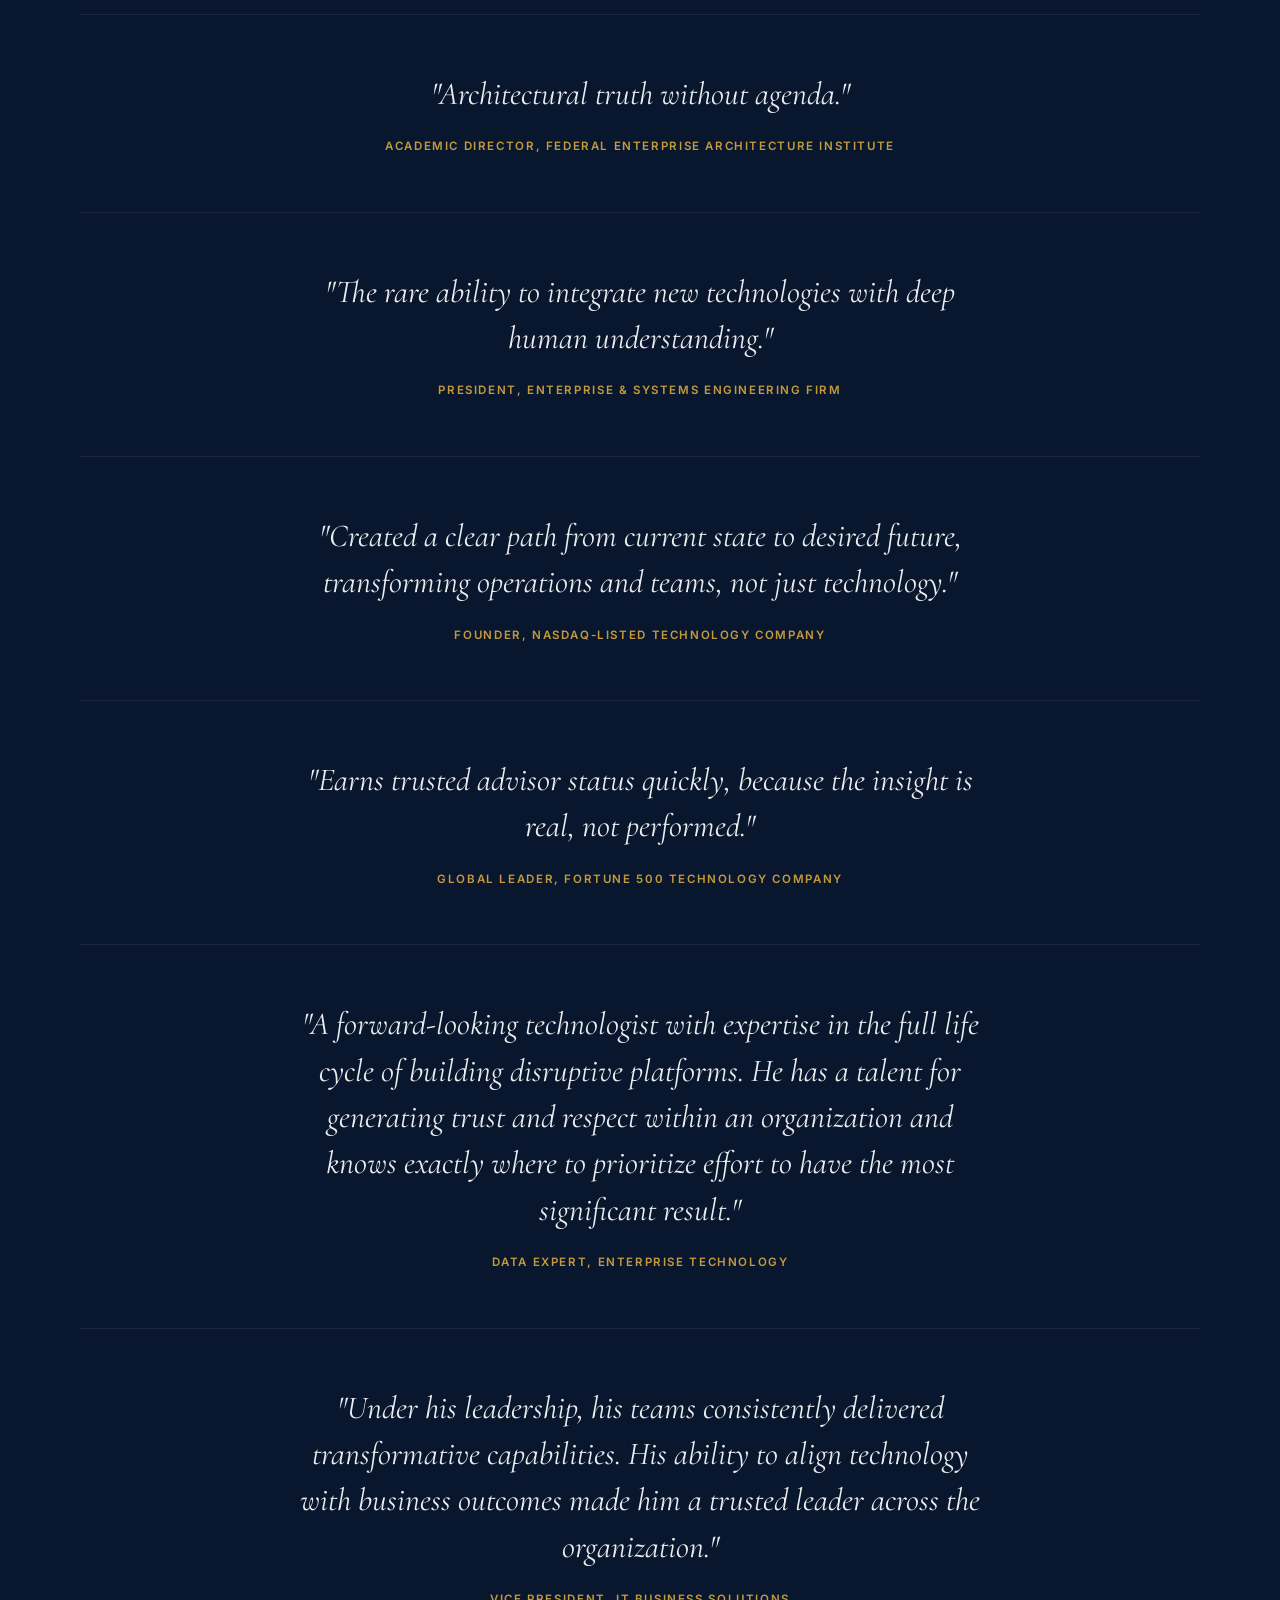
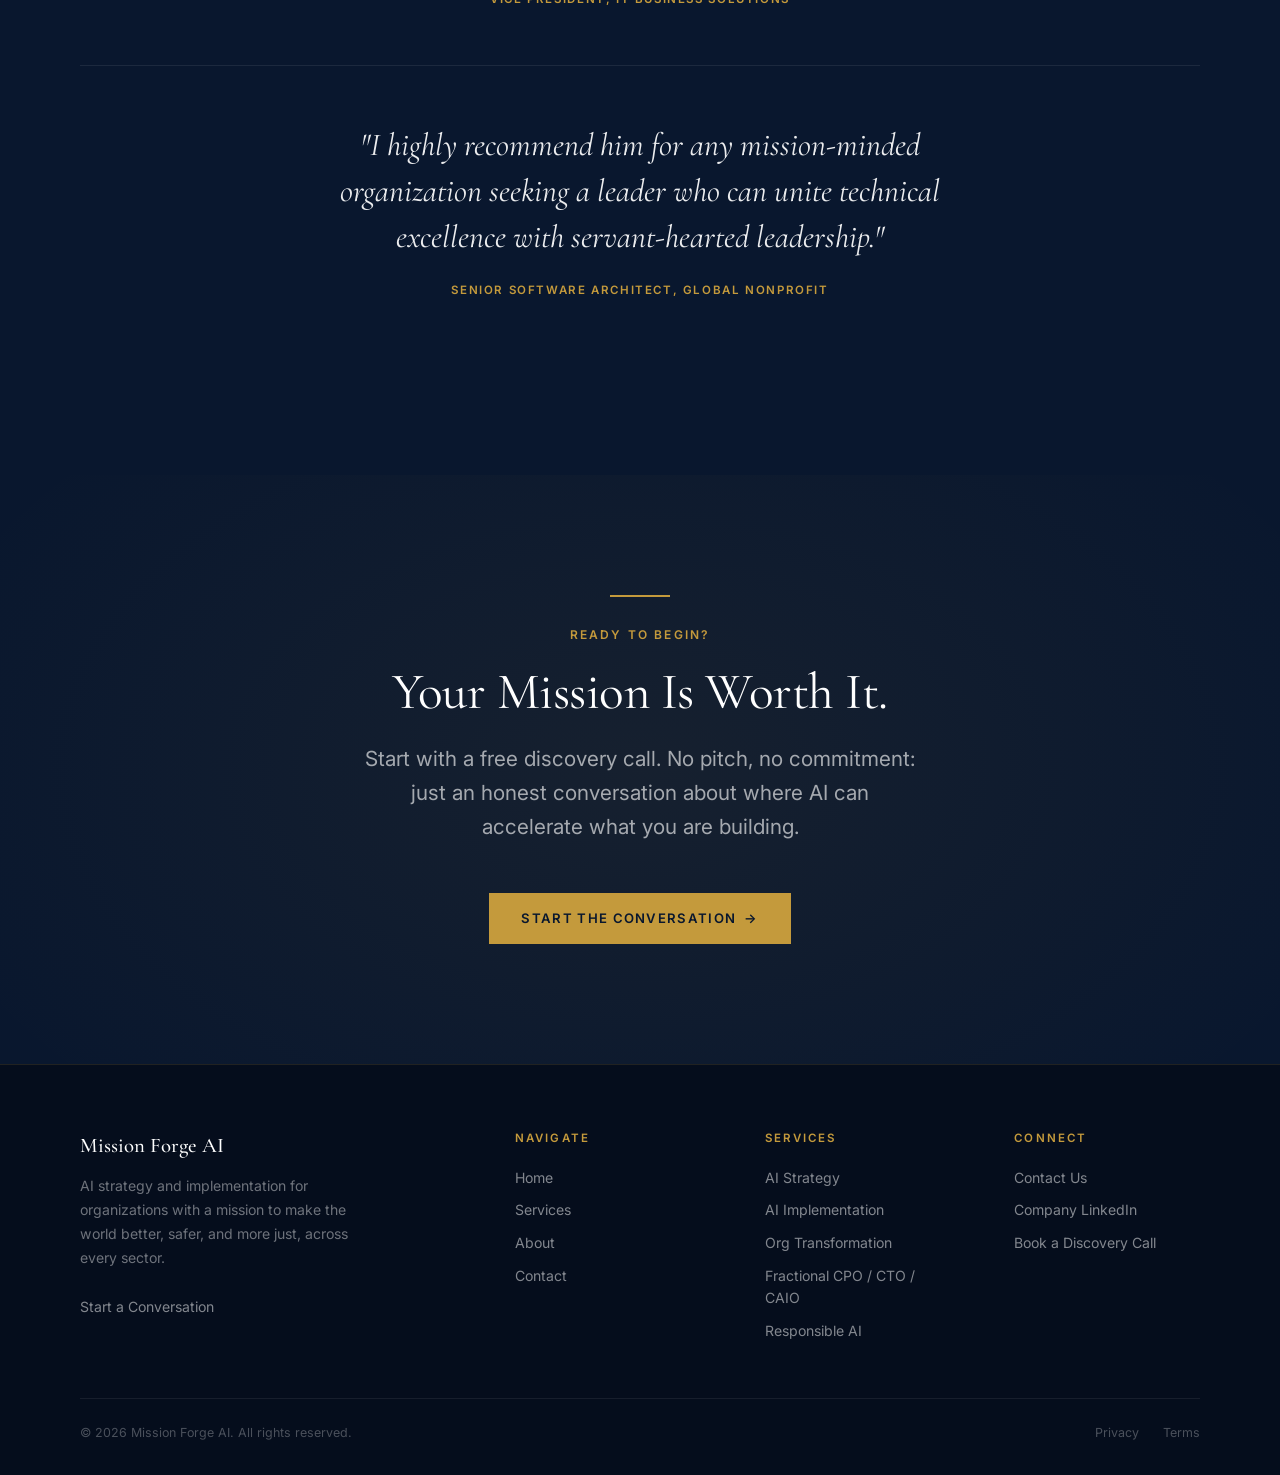
==== commit d52cada2: "Add files via upload" ====
--- a/about.html
+++ b/about.html
@@ -63,7 +63,7 @@
       <span class="eyebrow fade-up">About</span>
       <h1 class="fade-up fade-up-delay-1">The Team Behind<br>The Mission</h1>
       <p class="lead fade-up fade-up-delay-2">
-        A curated bench of senior practitioners assembled around your mission. Deep expertise across enterprise AI, nonprofit operations, defense systems, and startup execution — brought together for exactly what your organization needs.
+        A curated bench of senior practitioners assembled around your mission. Deep expertise across enterprise AI, nonprofit operations, defense systems, and startup execution, brought together for exactly what your organization needs.
       </p>
     </div>
   </header>
@@ -82,30 +82,30 @@
 
           <div style="display: flex; flex-direction: column; gap: 20px;">
             <p class="lead fade-up">
-              25+ years. One through-line: building technology that actually changes outcomes. Not advising on it. Not whiteboarding it. Building it — and leading the people who build it — at the highest levels of commercial, federal, and mission-driven enterprise.
+              25+ years. One through-line: building technology that actually changes outcomes. Not advising on it. Not whiteboarding it. Building it, and leading the people who build it, at the highest levels of commercial, federal, and mission-driven enterprise.
             </p>
             <p class="fade-up">
-              A $1.3B ARR platform serving over 2 million children — record NPS, record employee satisfaction, and a grant-winning product suite featured at AWS re:Invent.
+              A $1.3B ARR platform serving over 2 million children: record NPS, record employee satisfaction, and a grant-winning product suite featured at AWS re:Invent.
             </p>
             <p class="fade-up">
-              A major services division pivoted from near-zero margins to a $6B ARR subscription business. The first federal cloud. A $2.5B naval infrastructure. The first federal AI/ML program with full explainability and auditability — and over $1B in federal savings delivered.
+              A major services division pivoted from near-zero margins to a $6B ARR subscription business. The first federal cloud. A $2.5B naval infrastructure. The first federal AI/ML program with full explainability and auditability, and over $1B in federal savings delivered.
             </p>
             <p class="fade-up">
               Forbes-Recognized Technology Leadership. UC San Diego lecturer of 12 years. Author of 19+ publications and keynotes. Board advisor whose work contributed to a NASDAQ IPO. Billions in value delivered across a career built on mission, not margin.
             </p>
             <p class="fade-up">
-              Mission Forge AI was founded on the conviction that organizations doing the world's most important work — across public sector, private enterprise, nonprofit, and startup — deserve access to the same quality of AI strategy and implementation available to the largest companies on earth. Our specialty is organizations with a genuine mission to make the world better, safer, or more just. With AI reshaping everything, that has never mattered more.
+              Mission Forge AI was founded on the conviction that organizations doing the world's most important work, across public sector, private enterprise, nonprofit, and startup, deserve access to the same quality of AI strategy and implementation available to the largest companies on earth. Our specialty is organizations with a genuine mission to make the world better, safer, or more just. With AI reshaping everything, that has never mattered more.
             </p>
           </div>
 
           <div style="display:grid;grid-template-columns:1fr 1fr;gap:24px;margin-top:48px;" class="fade-up">
             <div style="padding:28px 28px 24px;background:var(--off-white);border-left:3px solid var(--gold);">
               <div class="eyebrow" style="margin-bottom:12px;">AI First, Always</div>
-              <p style="font-size:.95rem;">Every engagement begins with one question: how does AI move the needle on your specific mission outcomes? Not what is technically possible — what is right for you, now and in the future. AI is never just technology. It is the intersection of your people, your processes, and the tools you give them. That is where we work.</p>
+              <p style="font-size:.95rem;">Every engagement begins with one question: how does AI move the needle on your specific mission outcomes? Not what is technically possible, what is right for you, now and in the future. AI is never just technology. It is the intersection of your people, your processes, and the tools you give them. That is where we work.</p>
             </div>
             <div style="padding:28px 28px 24px;background:var(--off-white);border-left:3px solid var(--gold);">
               <div class="eyebrow" style="margin-bottom:12px;">Leadership Style</div>
-              <p style="font-size:.95rem;">Our leadership creates space where the best thinking rises naturally — candid feedback flows in both directions, diverse perspectives are genuinely welcomed, and everyone at the table is treated as a partner with something essential to contribute.</p>
+              <p style="font-size:.95rem;">Our leadership creates space where the best thinking rises naturally, candid feedback flows in both directions, diverse perspectives are genuinely welcomed, and everyone at the table is treated as a partner with something essential to contribute.</p>
             </div>
           </div>
 
@@ -144,7 +144,7 @@
             <div style="display:flex;flex-direction:column;gap:12px;">
               <div class="credential-badge" style="color:var(--text-secondary);font-size:.8rem;">$1.3B ARR Platform Serving 2M+ Children</div>
               <div class="credential-badge" style="color:var(--text-secondary);font-size:.8rem;">$6B ARR Subscription Business Pivot</div>
-              <div class="credential-badge" style="color:var(--text-secondary);font-size:.8rem;">First Federal AI/ML Program — Full Explainability &amp; Auditability</div>
+              <div class="credential-badge" style="color:var(--text-secondary);font-size:.8rem;">First Federal AI/ML Program: Full Explainability &amp; Auditability</div>
               <div class="credential-badge" style="color:var(--text-secondary);font-size:.8rem;">$1B+ in Federal Savings Delivered</div>
               <div class="credential-badge" style="color:var(--text-secondary);font-size:.8rem;">Products Featured at AWS re:Invent</div>
               <div class="credential-badge" style="color:var(--text-secondary);font-size:.8rem;">Forbes-Recognized Technology Leadership</div>
@@ -173,7 +173,7 @@
             Every engagement is staffed from a curated network of senior practitioners, hand-selected for the specific skills, domain experience, and cultural fit your mission requires.
           </p>
           <p class="fade-up" style="font-size:.9rem;padding:20px 24px;background:var(--navy-deep);color:rgba(255,255,255,.75);border-left:3px solid var(--gold);margin-bottom:16px;">
-            No generalists. No overflow bench. No one who joined a platform just to find gigs. We only work with the best in the business — practitioners with proven, consistent track records of delivering real outcomes in high-stakes environments.
+            No generalists. No overflow bench. No one who joined a platform just to find gigs. We only work with the best in the business, practitioners with proven, consistent track records of delivering real outcomes in high-stakes environments.
           </p>
           <p class="fade-up" style="font-size:.9rem;padding:20px 24px;background:var(--off-white);border-left:3px solid var(--gold);">
             Our bench includes professionals holding current TS/SCI clearances, available for engagements that demand the highest levels of security authorization, working on our nation's most important capabilities.
@@ -189,7 +189,7 @@
                 </div>
                 <div>
                   <h4 style="color:var(--navy-dark);margin-bottom:8px;">MAANG-Alumni Engineers &amp; Architects</h4>
-                  <p style="font-size:.9rem;color:var(--text-secondary);">Senior engineers and architects who left the mega-corps of Silicon Valley to do work that means something. Elite technical capability, applied with a mission mindset. These are the people who built the platforms your team uses every day.</p>
+                  <p style="font-size:.9rem;color:var(--text-secondary);">Senior engineers and architects who left the mega-corps of Silicon Valley to do work that means something more. Elite technical capability, applied with a mission mindset. These are the people who built the platforms your team uses every day.</p>
                 </div>
               </div>
             </div>
@@ -225,7 +225,7 @@
                 </div>
                 <div>
                   <h4 style="color:var(--navy-dark);margin-bottom:8px;">Operators with 200+ Startup Launches</h4>
-                  <p style="font-size:.9rem;color:var(--text-secondary);">From seed stage to Fortune 500 exit — our network includes operators who have built, scaled, and shipped across more than 200 ventures. They know how to move fast, spend wisely, and build for scale from day one. Whether you are a nonprofit launching a new digital product or a startup with a mission-driven model, they have done it before.</p>
+                  <p style="font-size:.9rem;color:var(--text-secondary);">From seed stage to Fortune 500 exit, our network includes operators who have built, scaled, and shipped across more than 200 ventures. They know how to move fast, spend wisely, and build for scale from day one. Whether you are a nonprofit launching a new digital product or a startup with a mission-driven model, they have done it before.</p>
                 </div>
               </div>
             </div>
@@ -246,7 +246,7 @@
 
           <div style="margin-top:24px;padding:24px 28px;background:var(--navy-deep);display:flex;align-items:flex-start;gap:16px;" class="fade-up">
             <svg width="20" height="20" viewBox="0 0 20 20" fill="none" stroke="var(--gold)" stroke-width="1.5" style="flex-shrink:0;margin-top:2px;"><path d="M10 1l2.5 5.5H18l-4.5 3.5 1.5 6L10 13.5 5 16l1.5-6L2 6.5h5.5z"/></svg>
-            <p style="font-size:.88rem;color:rgba(255,255,255,.75);line-height:1.65;margin:0;">Every principal in this network has earned their place through demonstrated results in high-stakes, high-accountability environments — not through availability or proximity. What you get is the right team for your specific challenge, assembled with the same rigor we bring to every engagement.</p>
+            <p style="font-size:.88rem;color:rgba(255,255,255,.75);line-height:1.65;margin:0;">Every principal in this network has earned their place through demonstrated results in high-stakes, high-accountability environments, not through availability or proximity. What you get is the right team for your specific challenge, assembled with the same rigor we bring to every engagement.</p>
           </div>
         </div>
       </div>
@@ -267,7 +267,7 @@
         <div style="position:absolute;top:0;right:0;width:200px;height:200px;background:radial-gradient(circle at center,rgba(196,154,60,0.08),transparent);pointer-events:none;"></div>
         <div class="eyebrow" style="margin-bottom:20px;">Featured Endorsement</div>
         <p style="font-family:var(--font-serif);font-size:clamp(1.1rem,2vw,1.4rem);font-style:italic;line-height:1.65;color:rgba(255,255,255,0.9);margin-bottom:32px;">
-          "One of the few practitioners who actually 'gets it' — bridging theoretical frameworks with real-world execution at the highest levels. The world needs more of this kind of thinking."
+          "One of the few practitioners who actually 'gets it': bridging theoretical frameworks with real-world execution at the highest levels. The world needs more of this kind of thinking."
         </p>
         <div style="font-size:.78rem;font-weight:600;letter-spacing:.12em;text-transform:uppercase;color:var(--gold);">Founder, Internationally Recognized Enterprise Architecture Framework</div>
       </div>
@@ -275,48 +275,48 @@
       <div class="pull-quotes" style="margin-top:16px;">
 
         <div class="pull-quote fade-up">
-          <div class="pull-quote__text">"Rare ability to lead architecture, product, and engineering simultaneously — with clarity, humility, and a gift for making every person feel like the work matters."</div>
-          <div class="pull-quote__attr">Vice President of Engineering &mdash; Global Faith-Based Nonprofit</div>
+          <div class="pull-quote__text">"Rare ability to lead architecture, product, and engineering simultaneously, with clarity, humility, and a gift for making every person feel like the work matters."</div>
+          <div class="pull-quote__attr">Vice President of Engineering, Global Faith-Based Nonprofit</div>
         </div>
 
         <div class="pull-quote fade-up fade-up-delay-1">
-          <div class="pull-quote__text">"Talent at the top of the class. I hired this team twice."</div>
-          <div class="pull-quote__attr">Senior Architect &mdash; National Security &amp; Fortune 100</div>
+          <div class="pull-quote__text">"Talent at the top of the class."</div>
+          <div class="pull-quote__attr">Senior Architect, National Security &amp; Fortune 100</div>
         </div>
 
         <div class="pull-quote fade-up">
           <div class="pull-quote__text">"Architectural truth without agenda."</div>
-          <div class="pull-quote__attr">Academic Director &mdash; Federal Enterprise Architecture Institute</div>
+          <div class="pull-quote__attr">Academic Director, Federal Enterprise Architecture Institute</div>
         </div>
 
         <div class="pull-quote fade-up fade-up-delay-1">
           <div class="pull-quote__text">"The rare ability to integrate new technologies with deep human understanding."</div>
-          <div class="pull-quote__attr">President &mdash; Enterprise &amp; Systems Engineering Firm</div>
-        </div>
-
-        <div class="pull-quote fade-up">
-          <div class="pull-quote__text">"Created a clear path from current state to desired future — transforming operations and teams, not just technology."</div>
-          <div class="pull-quote__attr">Founder &mdash; NASDAQ-Listed Technology Company</div>
+          <div class="pull-quote__attr">President, Enterprise &amp; Systems Engineering Firm</div>
+        </div>
+
+        <div class="pull-quote fade-up">
+          <div class="pull-quote__text">"Created a clear path from current state to desired future, transforming operations and teams, not just technology."</div>
+          <div class="pull-quote__attr">Founder, NASDAQ-Listed Technology Company</div>
         </div>
 
         <div class="pull-quote fade-up fade-up-delay-1">
-          <div class="pull-quote__text">"Earns trusted advisor status quickly — because the insight is real, not performed."</div>
-          <div class="pull-quote__attr">Global Leader &mdash; Fortune 500 Technology Company</div>
-        </div>
-
-        <div class="pull-quote fade-up">
-          <div class="pull-quote__text">"Trust is the multiplier. If a system cannot be audited, explained, and bounded, the organization will instinctively resist it. And once trust erodes, no amount of capability will recover it."</div>
-          <div class="pull-quote__attr">Senior Technology Advisor &mdash; Global Enterprise</div>
+          <div class="pull-quote__text">"Earns trusted advisor status quickly, because the insight is real, not performed."</div>
+          <div class="pull-quote__attr">Global Leader, Fortune 500 Technology Company</div>
+        </div>
+
+        <div class="pull-quote fade-up">
+          <div class="pull-quote__text">"A forward-looking technologist with expertise in the full life cycle of building disruptive platforms. He has a talent for generating trust and respect within an organization and knows exactly where to prioritize effort to have the most significant result."</div>
+          <div class="pull-quote__attr">Data Expert, Enterprise Technology</div>
         </div>
 
         <div class="pull-quote fade-up fade-up-delay-1">
-          <div class="pull-quote__text">"The focus on orchestration, governance, and the human side of adoption is exactly what organizations need to translate this moment into meaningful impact."</div>
-          <div class="pull-quote__attr">Enterprise Transformation Leader &mdash; Technology Sector</div>
-        </div>
-
-        <div class="pull-quote fade-up">
-          <div class="pull-quote__text">"The tech will scale, but understanding what people actually need — and bringing them along through change — is where transformation lives or dies."</div>
-          <div class="pull-quote__attr">Chief People Officer &mdash; Enterprise Technology Company</div>
+          <div class="pull-quote__text">"Under his leadership, his teams consistently delivered transformative capabilities. His ability to align technology with business outcomes made him a trusted leader across the organization."</div>
+          <div class="pull-quote__attr">Vice President, IT Business Solutions</div>
+        </div>
+
+        <div class="pull-quote fade-up">
+          <div class="pull-quote__text">"I highly recommend him for any mission-minded organization seeking a leader who can unite technical excellence with servant-hearted leadership."</div>
+          <div class="pull-quote__attr">Senior Software Architect, Global Nonprofit</div>
         </div>
 
       </div>
@@ -334,7 +334,7 @@
           Start with a free discovery call. No pitch, no commitment: just an honest conversation about where AI can accelerate what you are building.
         </p>
         <div class="fade-up fade-up-delay-3">
-          <a href="contact.html" class="btn btn--gold btn--arrow">Book a Free Discovery Call</a>
+          <a href="contact.html" class="btn btn--gold btn--arrow">Start the Conversation</a>
         </div>
       </div>
     </div>
@@ -346,7 +346,7 @@
       <div class="footer__inner">
         <div>
           <div class="footer__brand-name">Mission Forge AI</div>
-          <p class="footer__brand-desc">AI strategy and implementation for organizations with a mission to make the world better, safer, and more just — across every sector.</p>
+          <p class="footer__brand-desc">AI strategy and implementation for organizations with a mission to make the world better, safer, and more just, across every sector.</p>
           <a href="contact.html" class="footer__link">Start a Conversation</a>
         </div>
         <div>
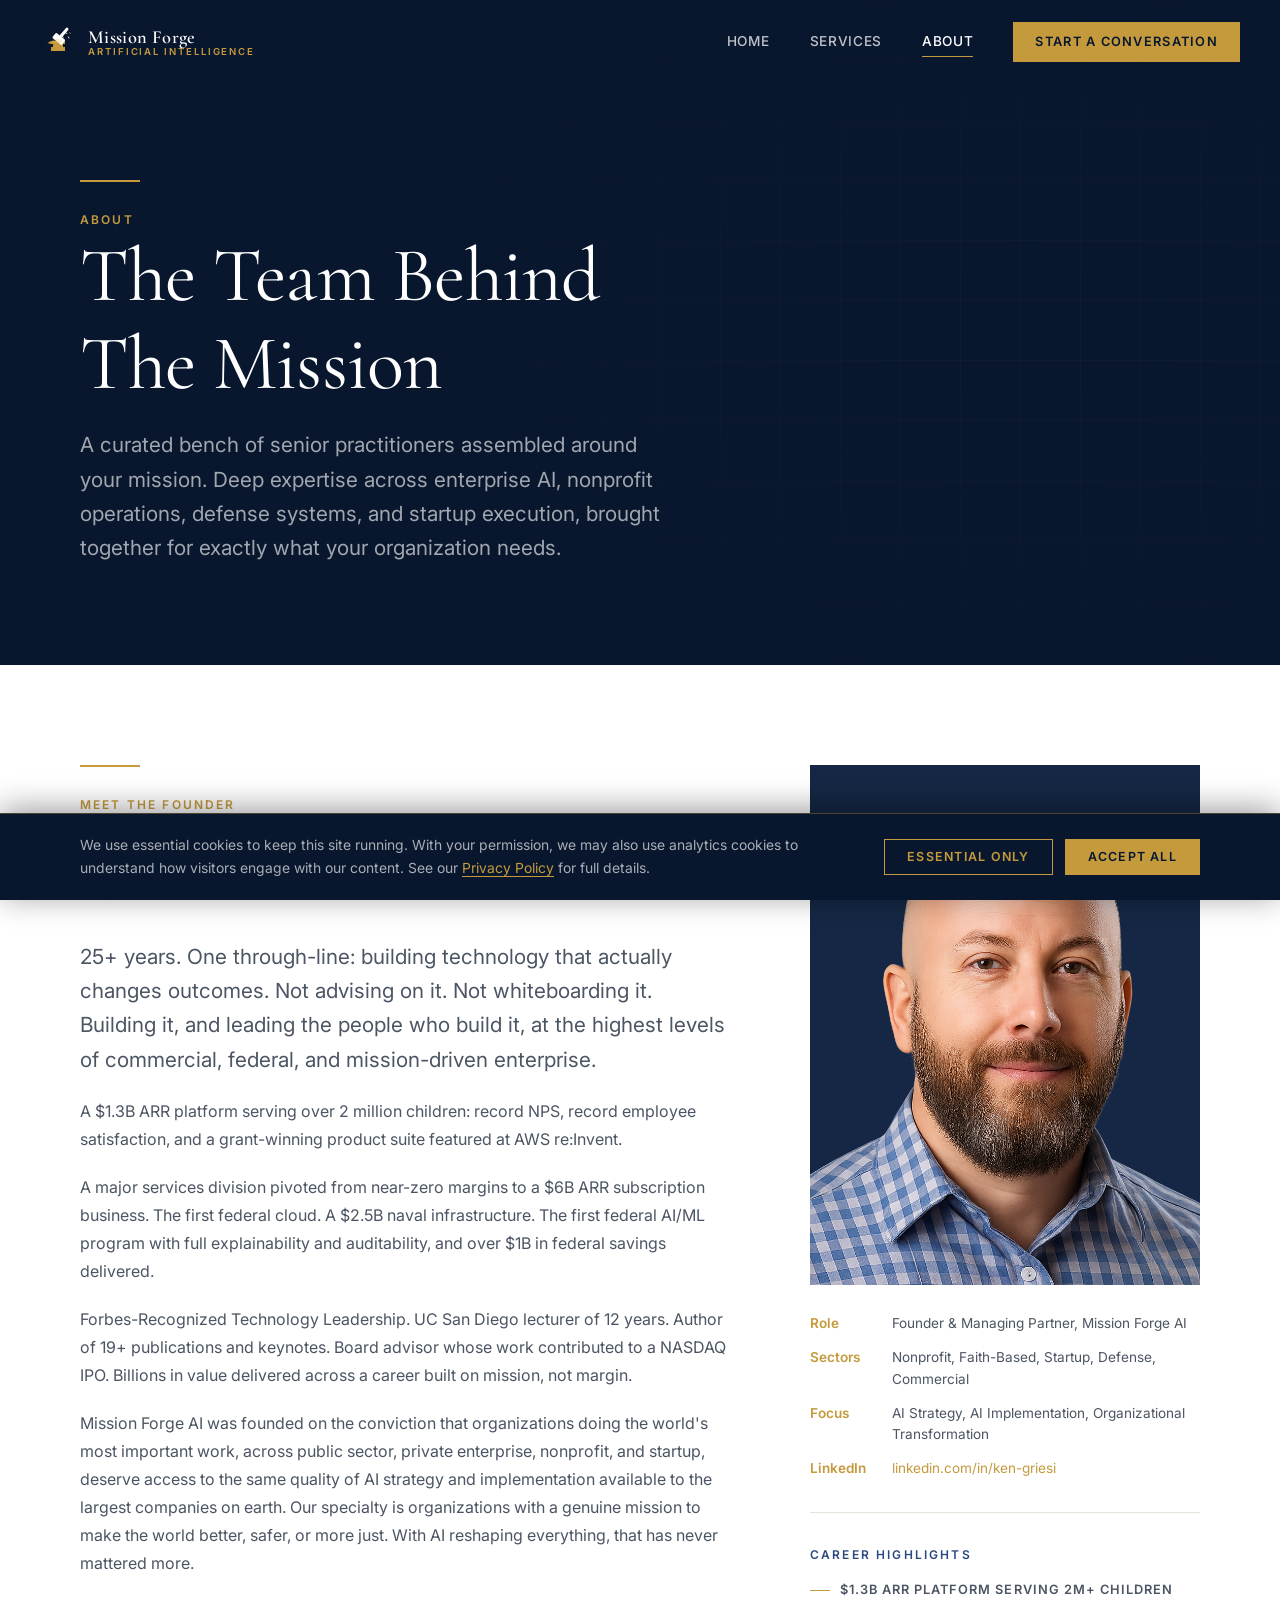
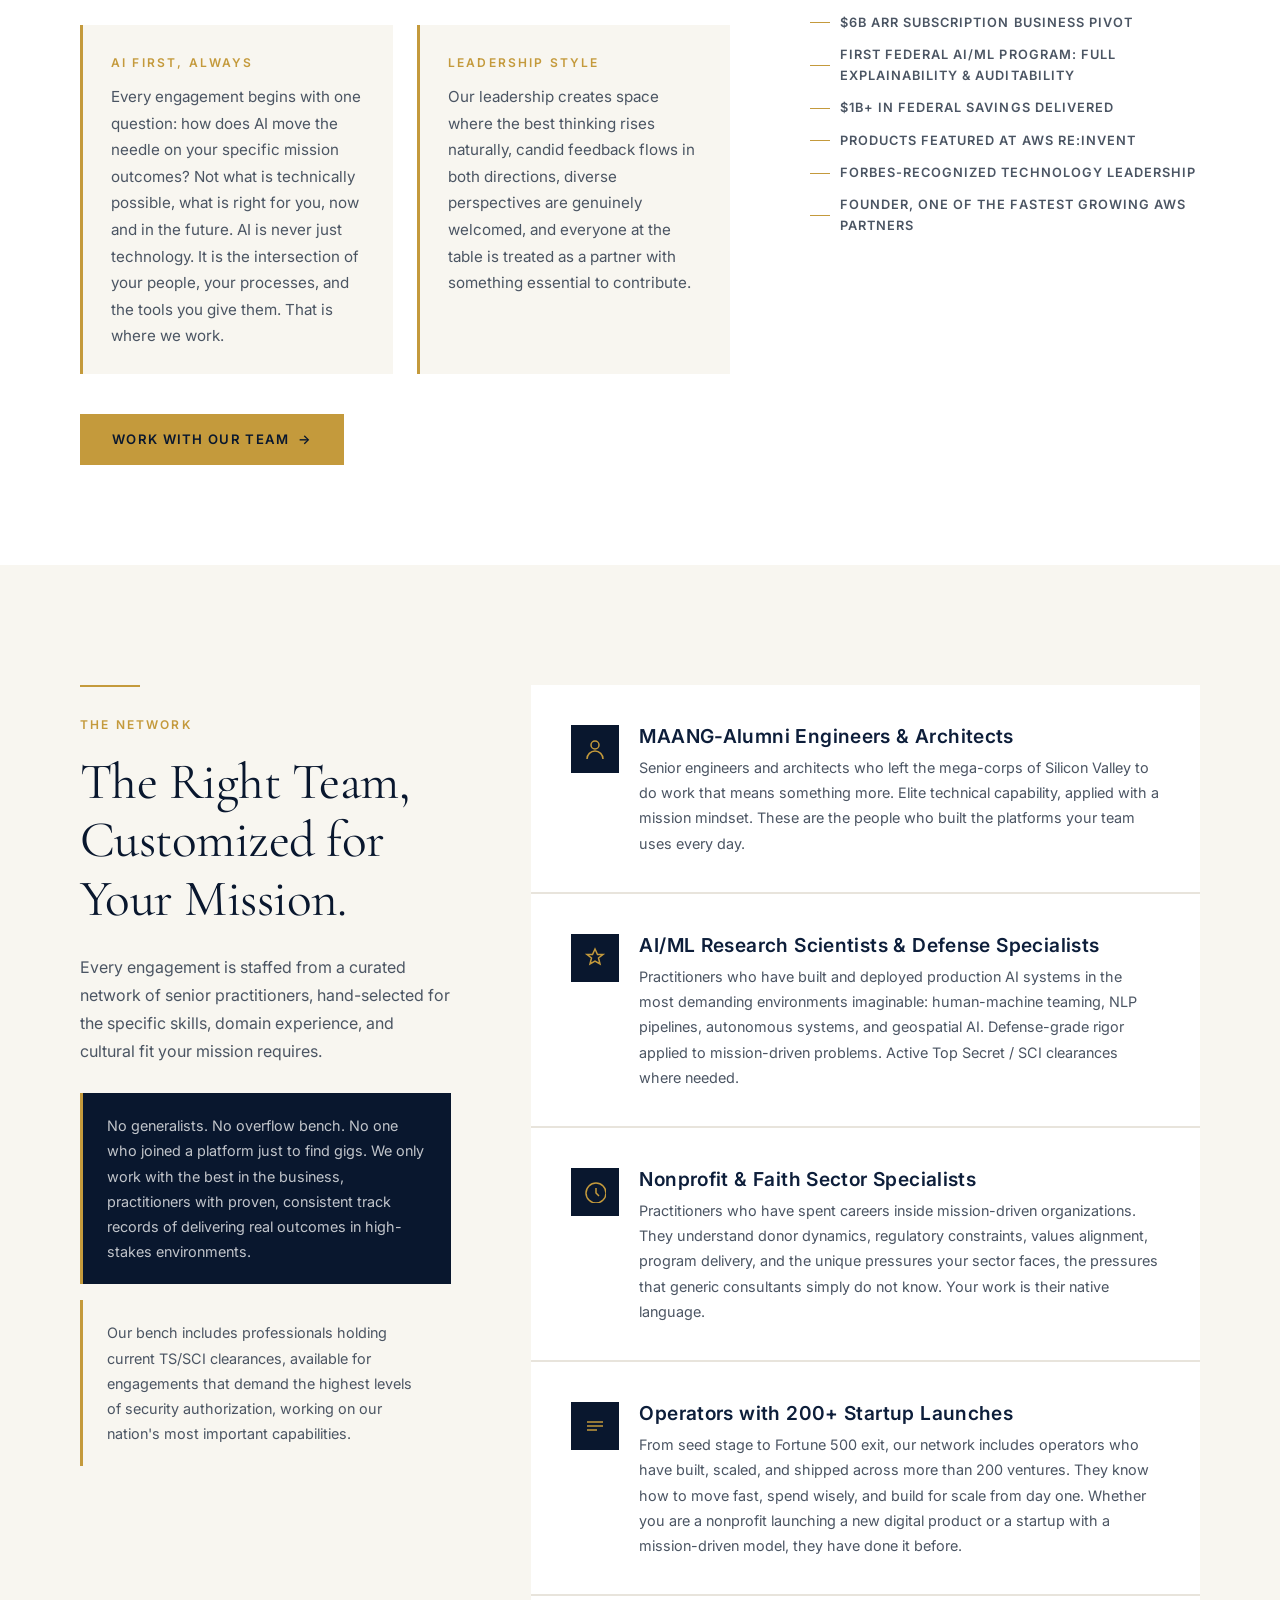
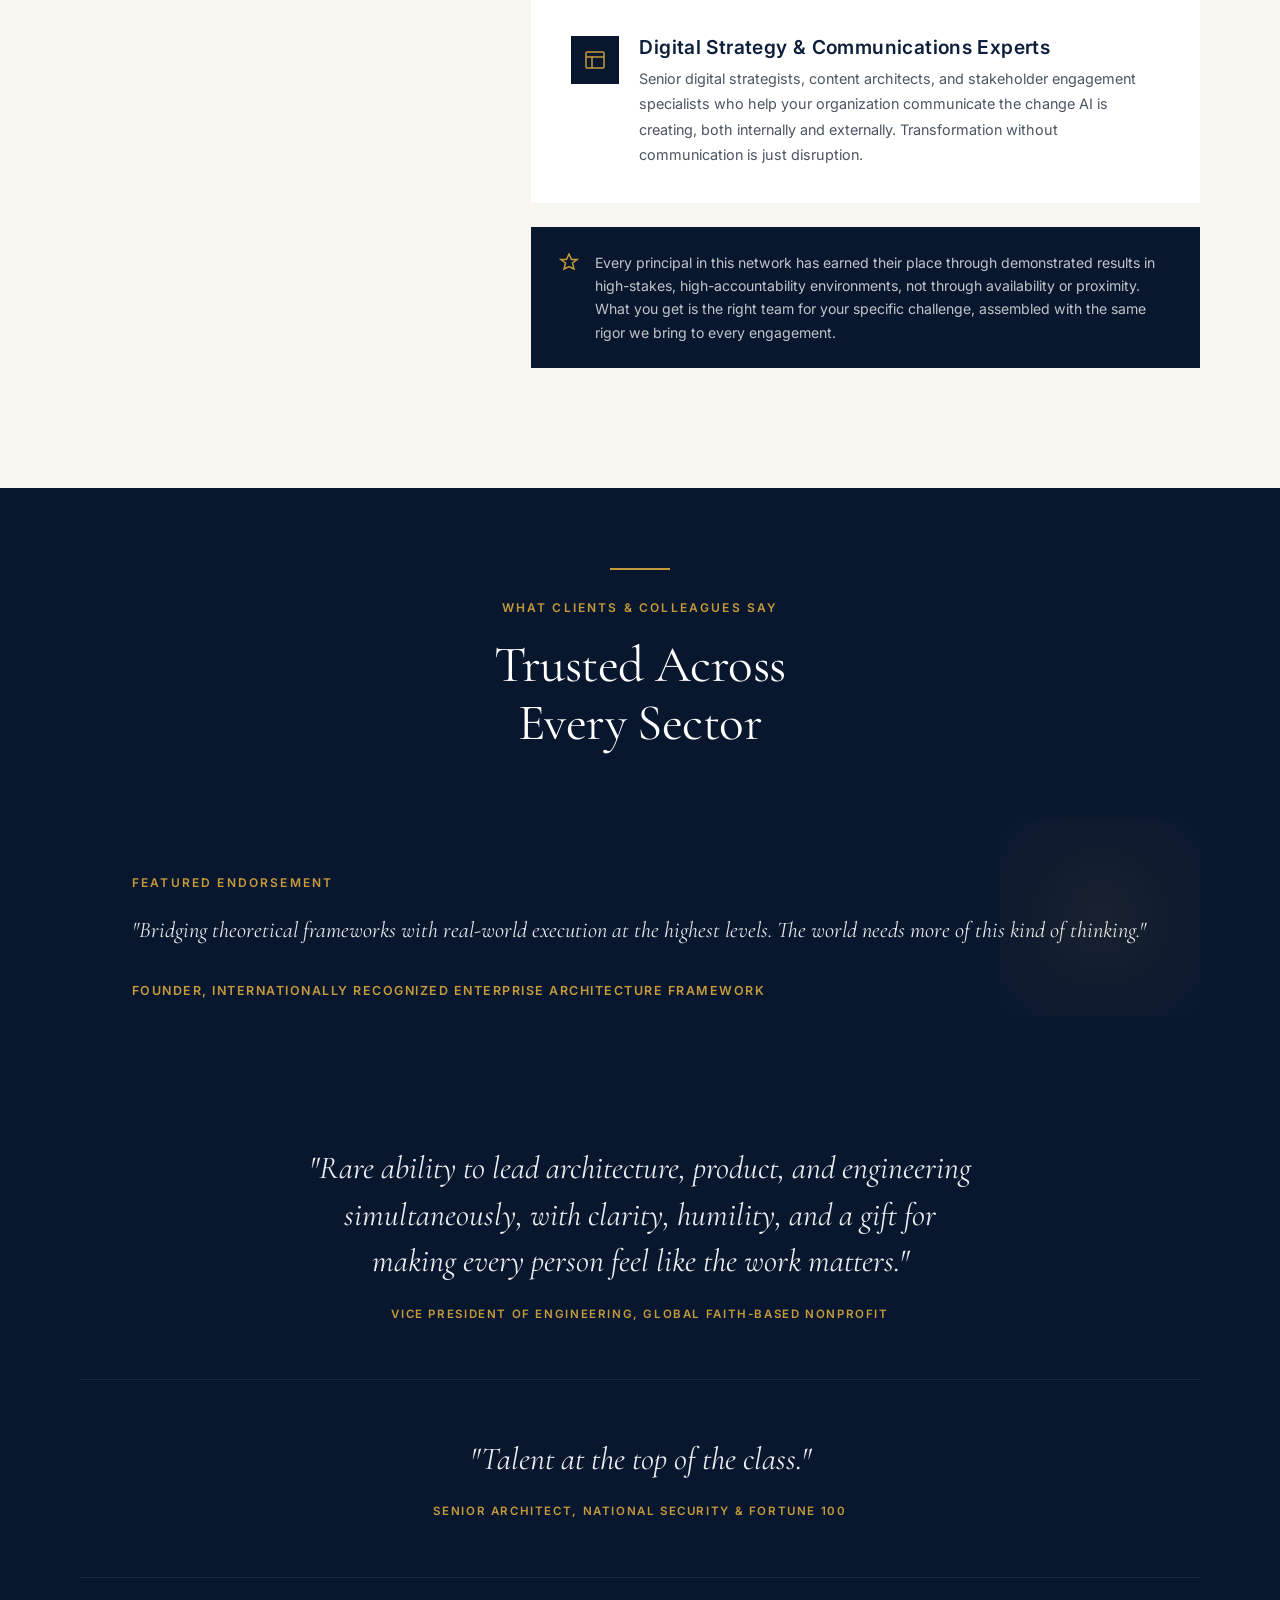
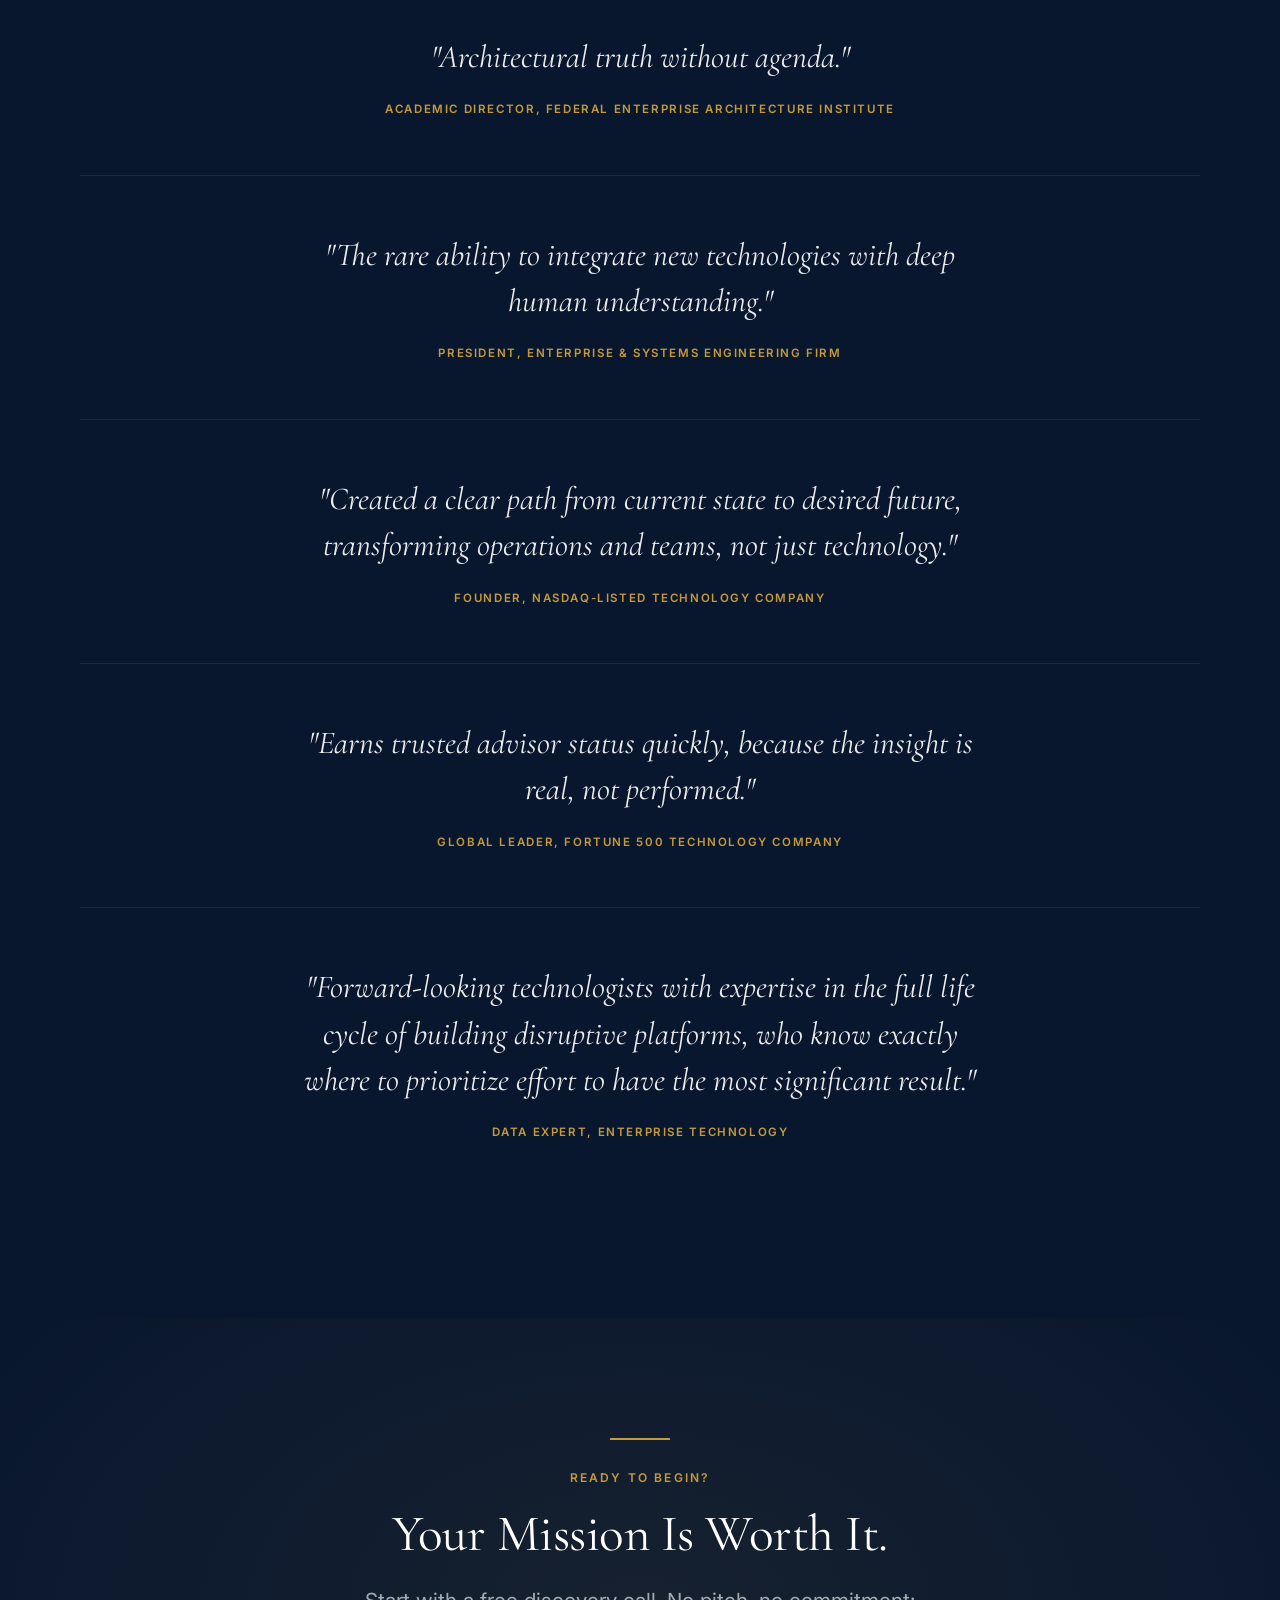
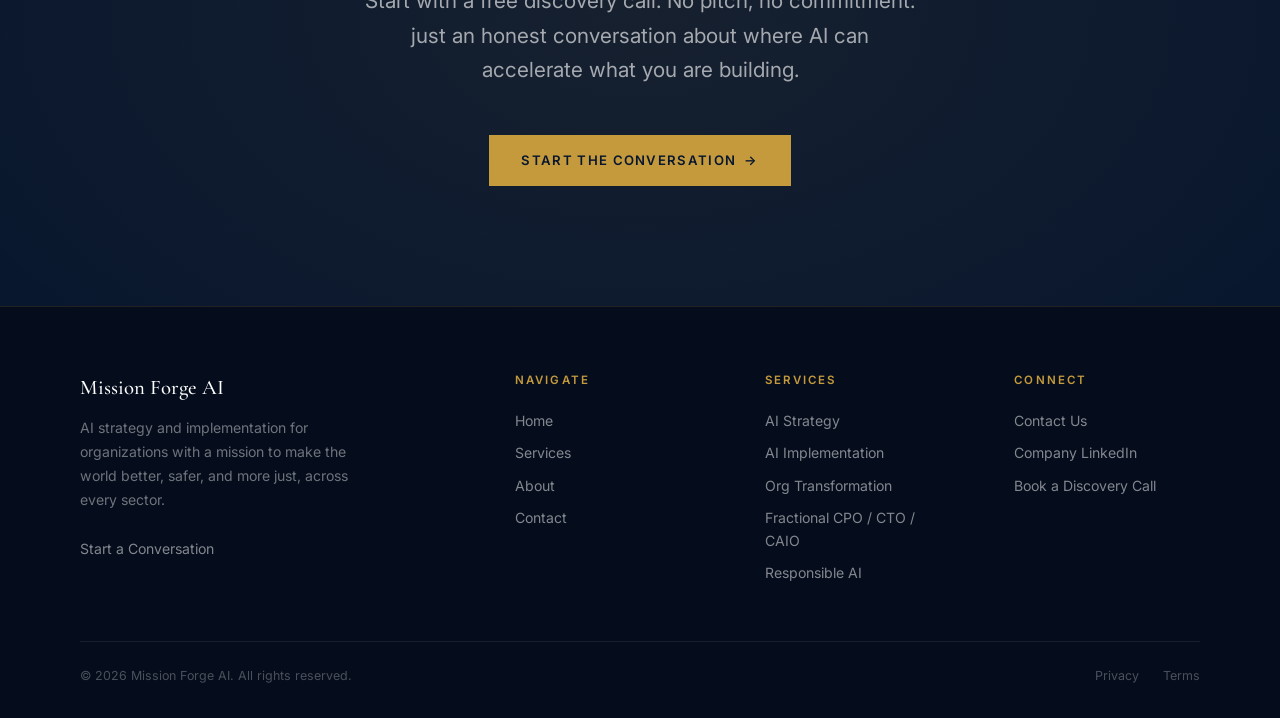
==== commit 08901e70: "Add files via upload" ====
--- a/about.html
+++ b/about.html
@@ -98,7 +98,7 @@
             </p>
           </div>
 
-          <div style="display:grid;grid-template-columns:1fr 1fr;gap:24px;margin-top:48px;" class="fade-up">
+          <div class="rg-2col fade-up" style="display:grid;grid-template-columns:1fr 1fr;gap:24px;margin-top:48px;">
             <div style="padding:28px 28px 24px;background:var(--off-white);border-left:3px solid var(--gold);">
               <div class="eyebrow" style="margin-bottom:12px;">AI First, Always</div>
               <p style="font-size:.95rem;">Every engagement begins with one question: how does AI move the needle on your specific mission outcomes? Not what is technically possible, what is right for you, now and in the future. AI is never just technology. It is the intersection of your people, your processes, and the tools you give them. That is where we work.</p>
@@ -162,7 +162,7 @@
        ============================================================ -->
   <section class="section section--off-white" id="partners">
     <div class="container">
-      <div style="display:grid;grid-template-columns:1fr 1.8fr;gap:80px;align-items:start;">
+      <div class="rg-2col" style="display:grid;grid-template-columns:1fr 1.8fr;gap:80px;align-items:start;">
         <div>
           <div class="gold-line fade-up"></div>
           <span class="eyebrow fade-up">The Network</span>
@@ -267,7 +267,7 @@
         <div style="position:absolute;top:0;right:0;width:200px;height:200px;background:radial-gradient(circle at center,rgba(196,154,60,0.08),transparent);pointer-events:none;"></div>
         <div class="eyebrow" style="margin-bottom:20px;">Featured Endorsement</div>
         <p style="font-family:var(--font-serif);font-size:clamp(1.1rem,2vw,1.4rem);font-style:italic;line-height:1.65;color:rgba(255,255,255,0.9);margin-bottom:32px;">
-          "One of the few practitioners who actually 'gets it': bridging theoretical frameworks with real-world execution at the highest levels. The world needs more of this kind of thinking."
+          "Bridging theoretical frameworks with real-world execution at the highest levels. The world needs more of this kind of thinking."
         </p>
         <div style="font-size:.78rem;font-weight:600;letter-spacing:.12em;text-transform:uppercase;color:var(--gold);">Founder, Internationally Recognized Enterprise Architecture Framework</div>
       </div>
@@ -305,18 +305,8 @@
         </div>
 
         <div class="pull-quote fade-up">
-          <div class="pull-quote__text">"A forward-looking technologist with expertise in the full life cycle of building disruptive platforms. He has a talent for generating trust and respect within an organization and knows exactly where to prioritize effort to have the most significant result."</div>
+          <div class="pull-quote__text">"Forward-looking technologists with expertise in the full life cycle of building disruptive platforms, who know exactly where to prioritize effort to have the most significant result."</div>
           <div class="pull-quote__attr">Data Expert, Enterprise Technology</div>
-        </div>
-
-        <div class="pull-quote fade-up fade-up-delay-1">
-          <div class="pull-quote__text">"Under his leadership, his teams consistently delivered transformative capabilities. His ability to align technology with business outcomes made him a trusted leader across the organization."</div>
-          <div class="pull-quote__attr">Vice President, IT Business Solutions</div>
-        </div>
-
-        <div class="pull-quote fade-up">
-          <div class="pull-quote__text">"I highly recommend him for any mission-minded organization seeking a leader who can unite technical excellence with servant-hearted leadership."</div>
-          <div class="pull-quote__attr">Senior Software Architect, Global Nonprofit</div>
         </div>
 
       </div>
@@ -381,7 +371,7 @@
         <div class="footer__copy">&copy; 2026 Mission Forge AI. All rights reserved.</div>
         <div class="footer__legal-links">
           <a href="privacy.html" class="footer__legal-link">Privacy</a>
-          <a href="#" class="footer__legal-link">Terms</a>
+          <a href="privacy.html" class="footer__legal-link">Terms</a>
         </div>
       </div>
     </div>
--- a/css/style.css
+++ b/css/style.css
@@ -1666,4 +1666,9 @@
   .assessment-inner { padding: 28px 24px; }
   .assessment-result-inner { padding: 32px 24px; }
   .pull-quote { padding: 36px 0; }
-}
+  .rg-2col,
+  .rg-3col {
+    grid-template-columns: 1fr !important;
+    gap: 32px !important;
+  }
+}
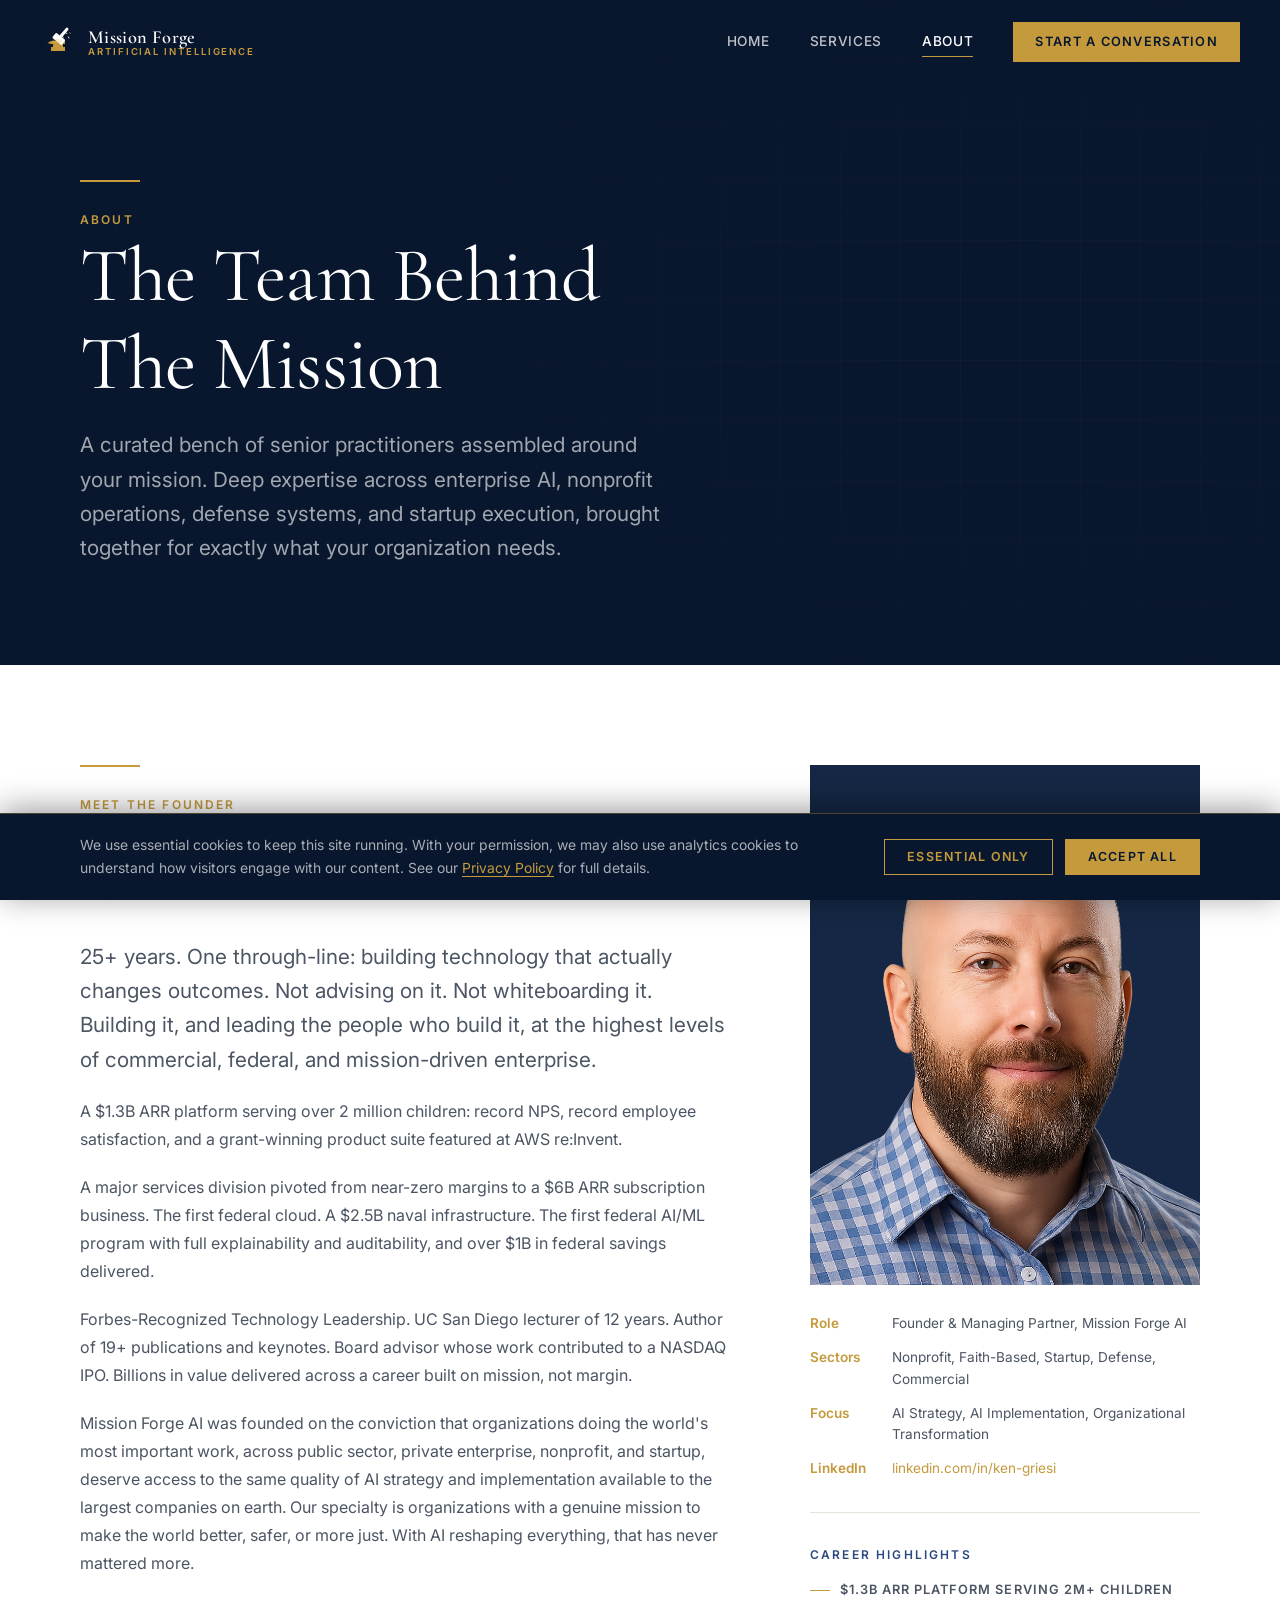
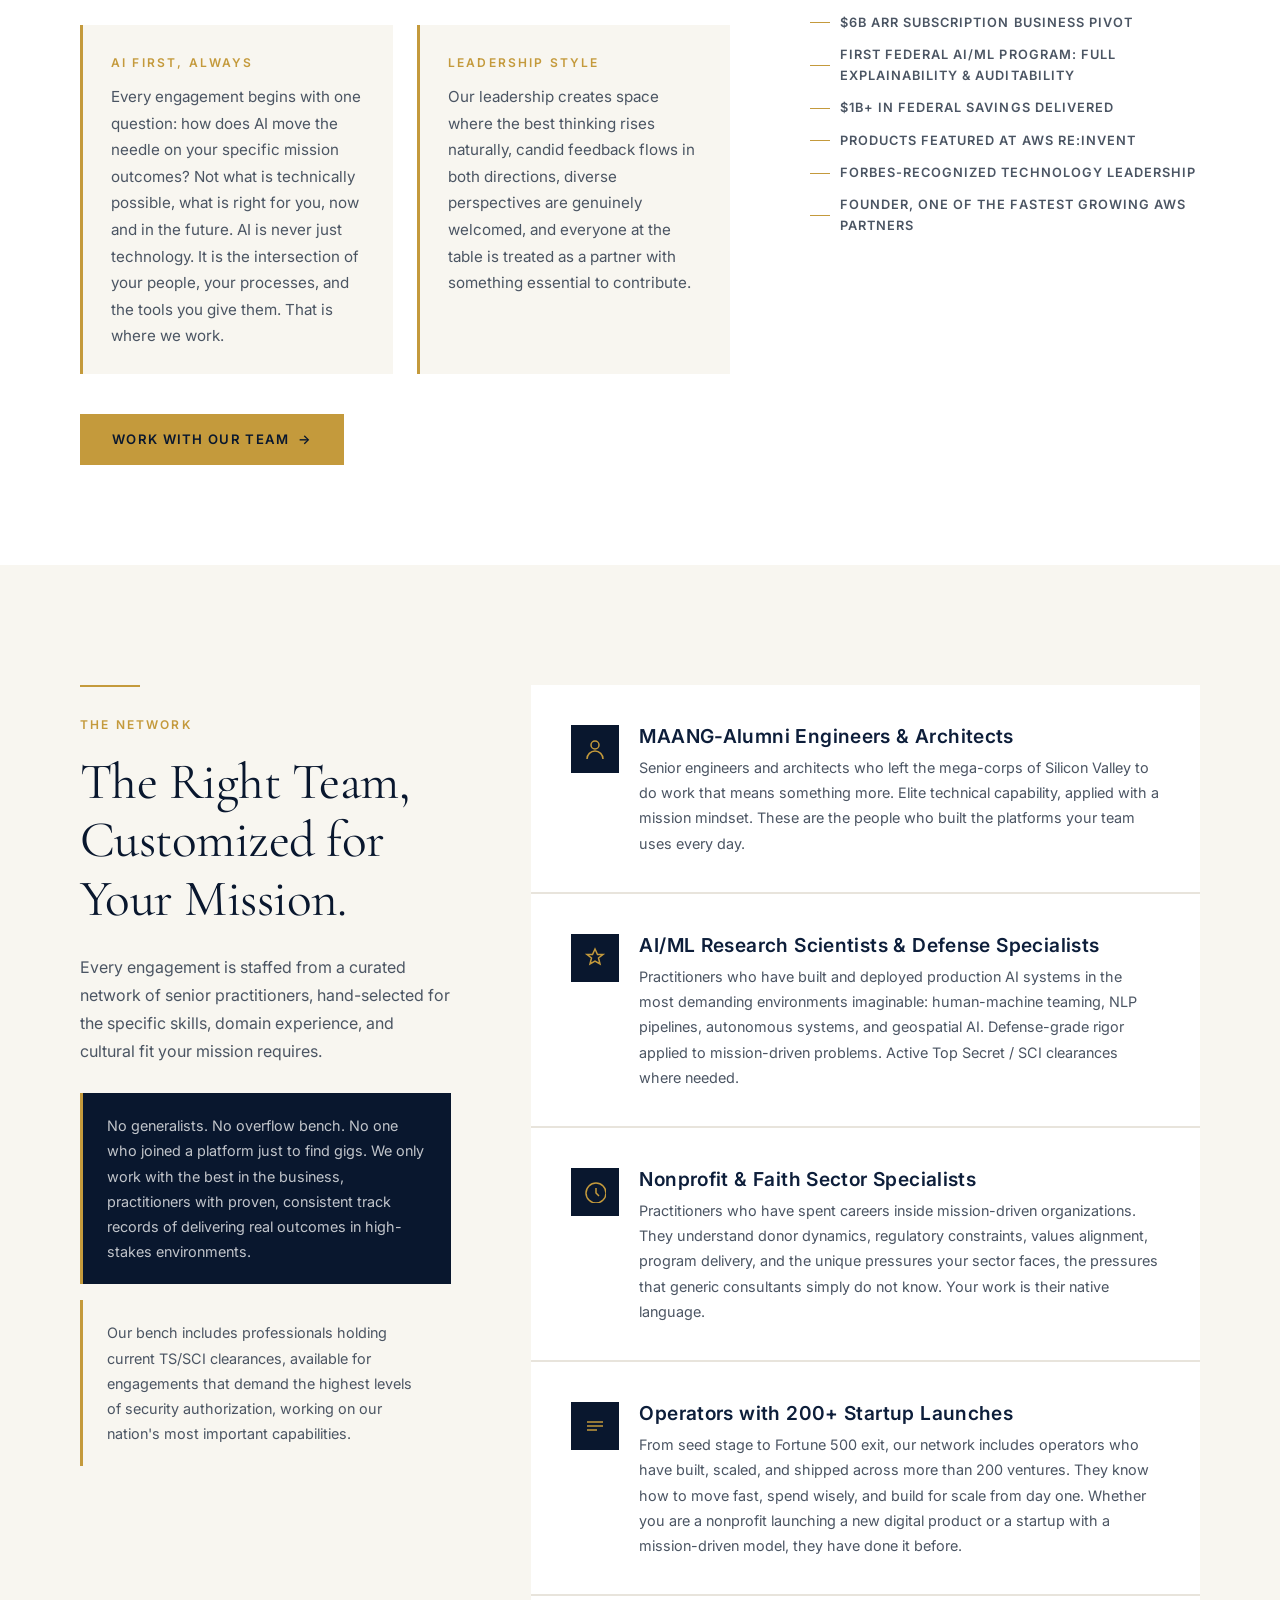
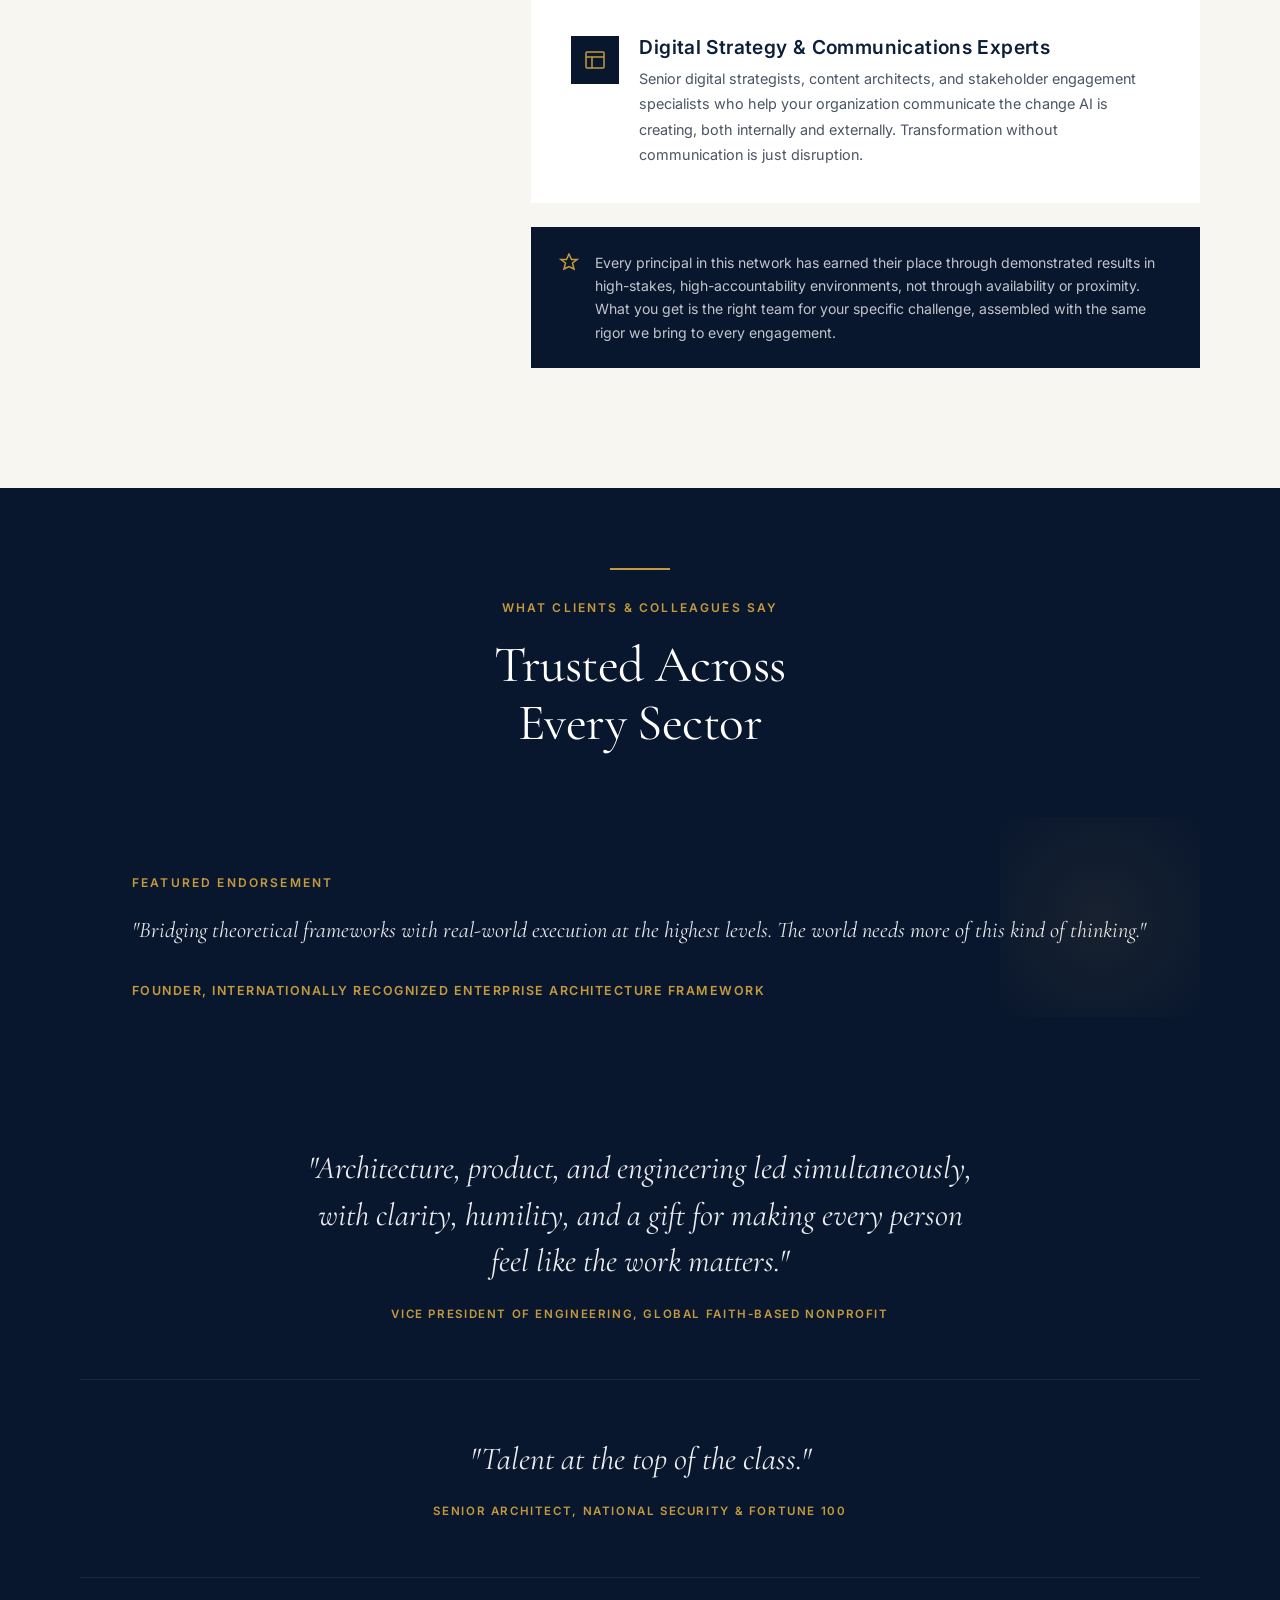
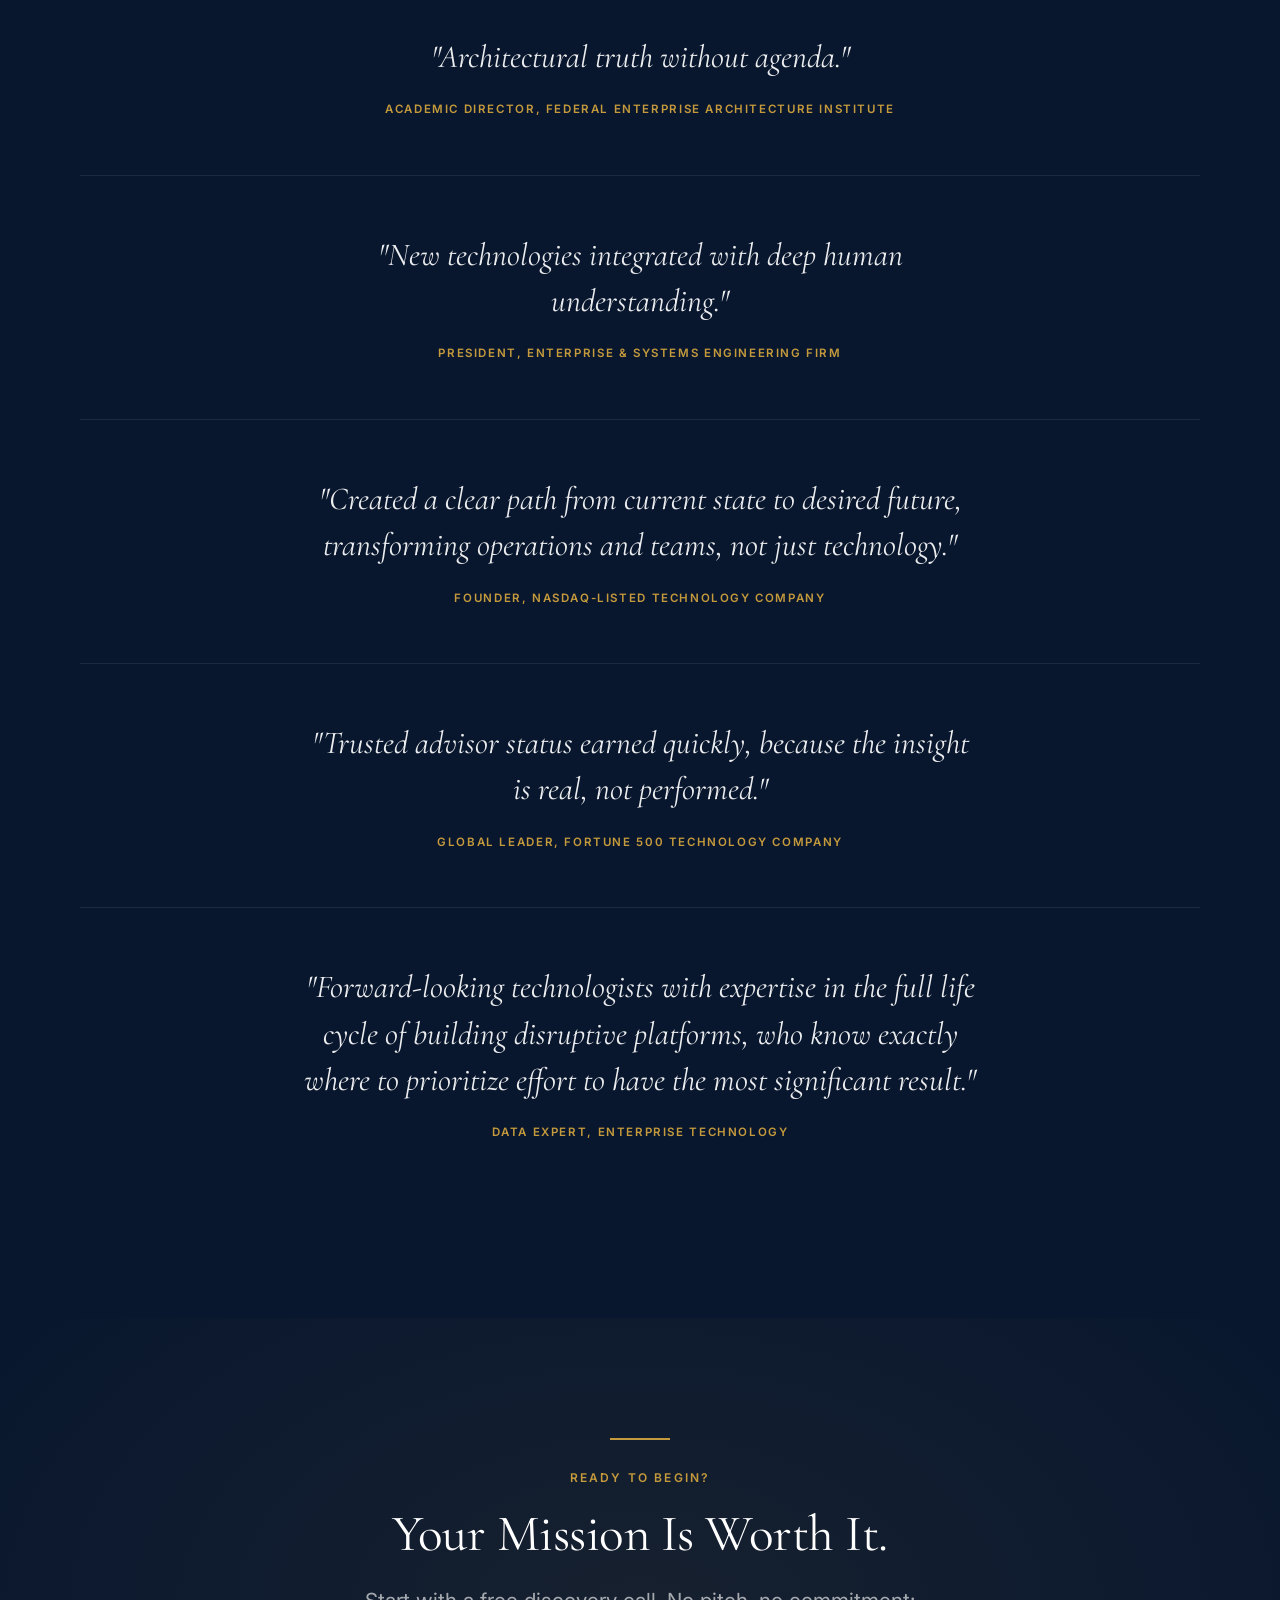
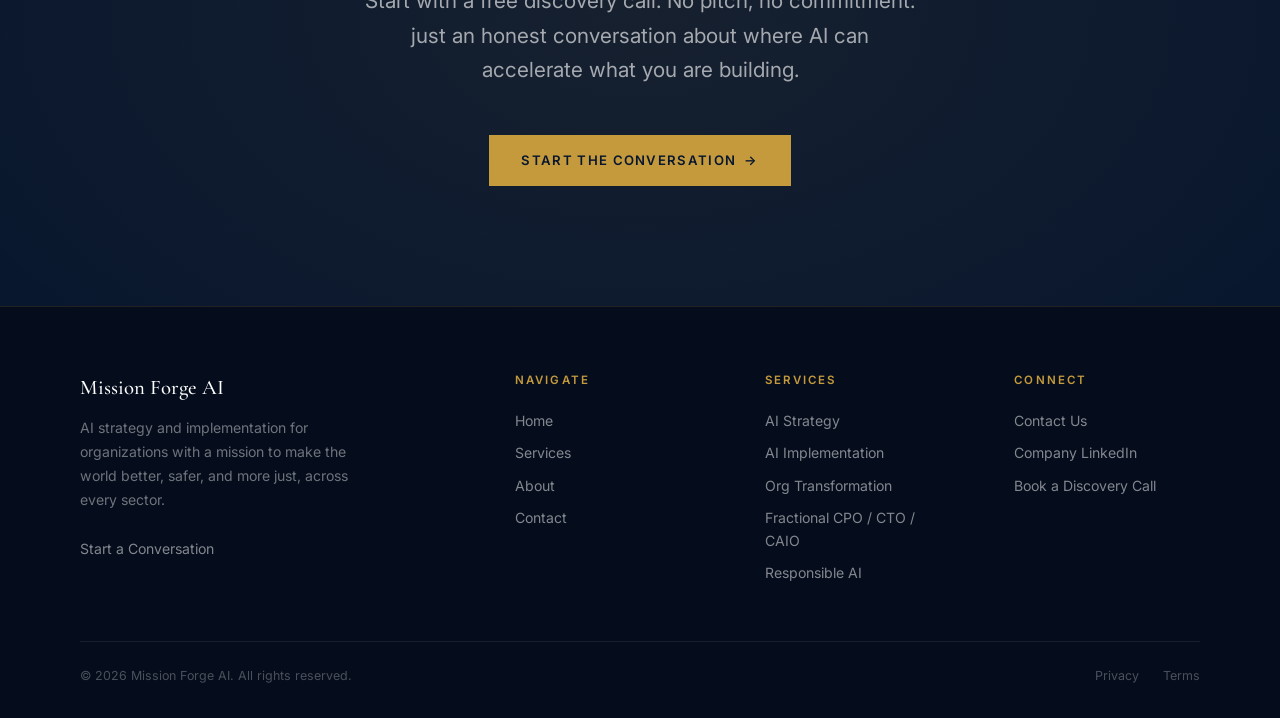
==== commit efb1860e: "Add files via upload" ====
--- a/about.html
+++ b/about.html
@@ -275,7 +275,7 @@
       <div class="pull-quotes" style="margin-top:16px;">
 
         <div class="pull-quote fade-up">
-          <div class="pull-quote__text">"Rare ability to lead architecture, product, and engineering simultaneously, with clarity, humility, and a gift for making every person feel like the work matters."</div>
+          <div class="pull-quote__text">"Architecture, product, and engineering led simultaneously, with clarity, humility, and a gift for making every person feel like the work matters."</div>
           <div class="pull-quote__attr">Vice President of Engineering, Global Faith-Based Nonprofit</div>
         </div>
 
@@ -290,7 +290,7 @@
         </div>
 
         <div class="pull-quote fade-up fade-up-delay-1">
-          <div class="pull-quote__text">"The rare ability to integrate new technologies with deep human understanding."</div>
+          <div class="pull-quote__text">"New technologies integrated with deep human understanding."</div>
           <div class="pull-quote__attr">President, Enterprise &amp; Systems Engineering Firm</div>
         </div>
 
@@ -300,7 +300,7 @@
         </div>
 
         <div class="pull-quote fade-up fade-up-delay-1">
-          <div class="pull-quote__text">"Earns trusted advisor status quickly, because the insight is real, not performed."</div>
+          <div class="pull-quote__text">"Trusted advisor status earned quickly, because the insight is real, not performed."</div>
           <div class="pull-quote__attr">Global Leader, Fortune 500 Technology Company</div>
         </div>
 
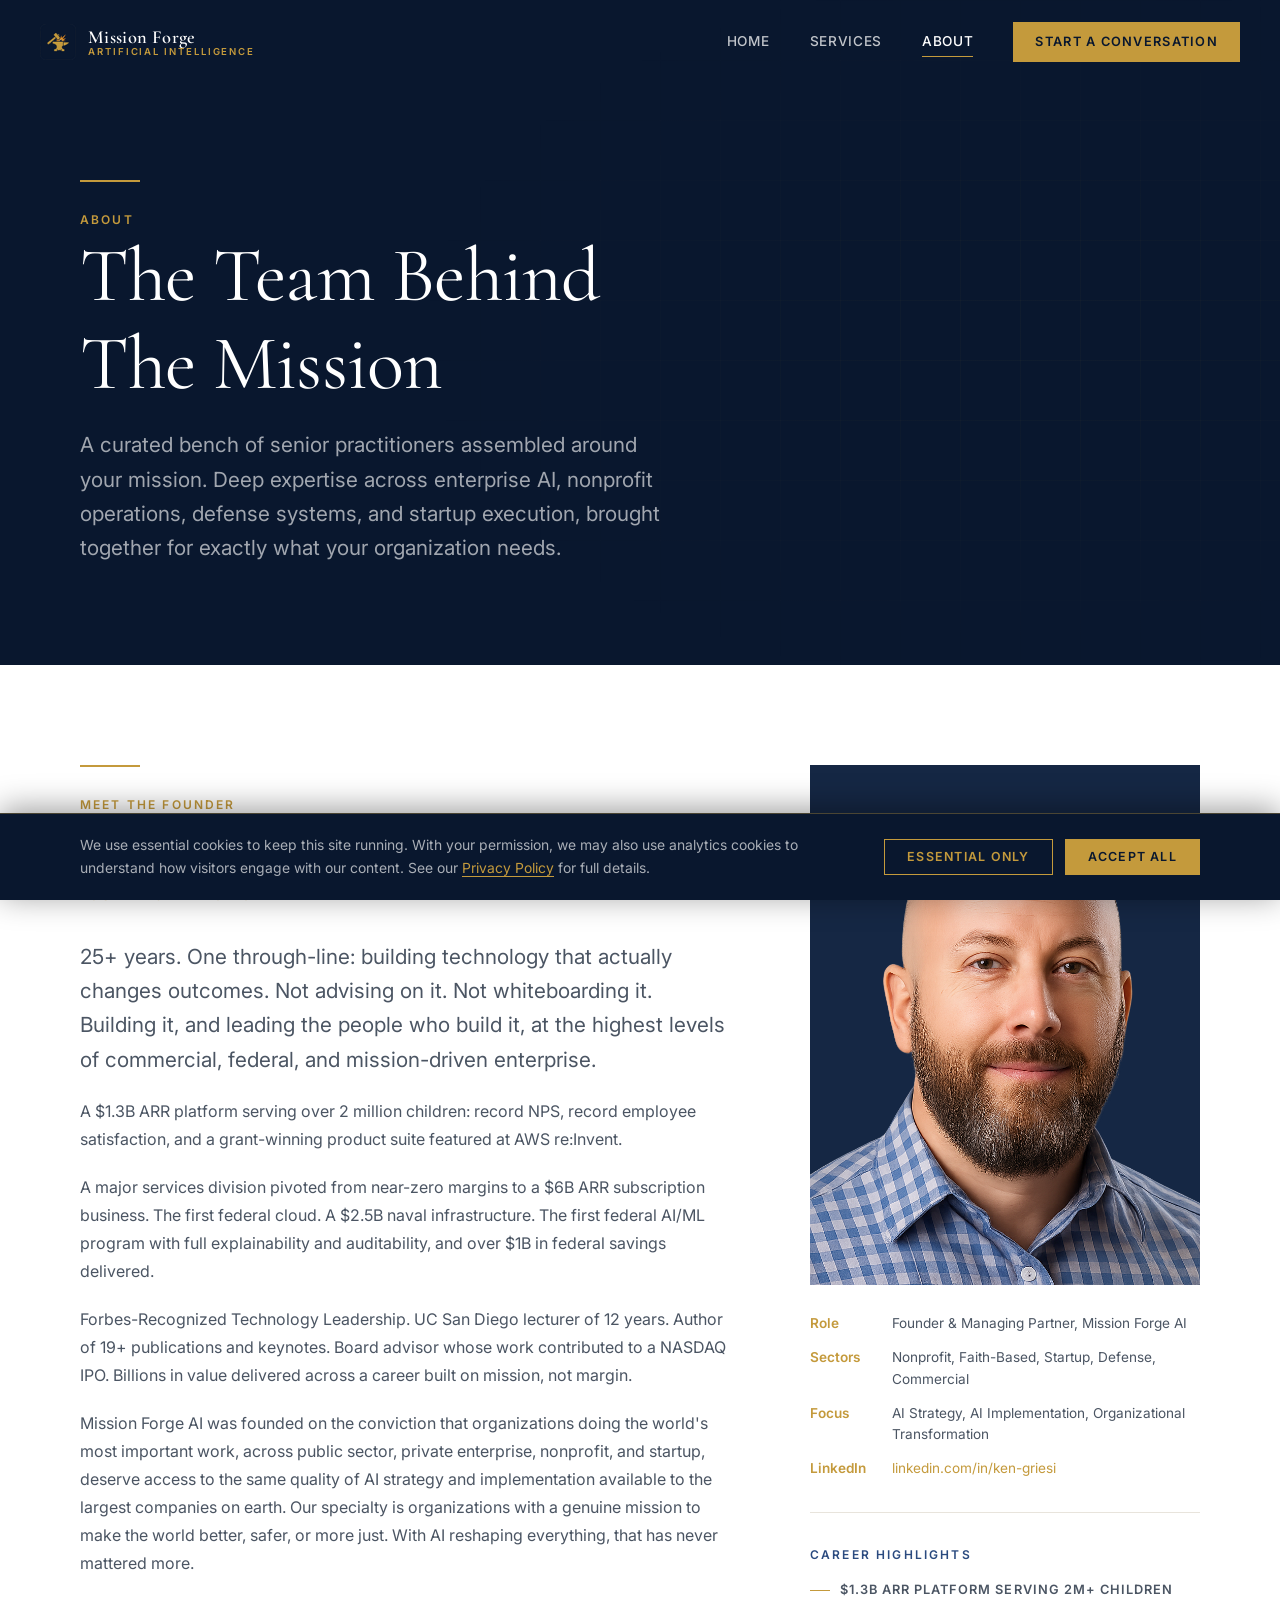
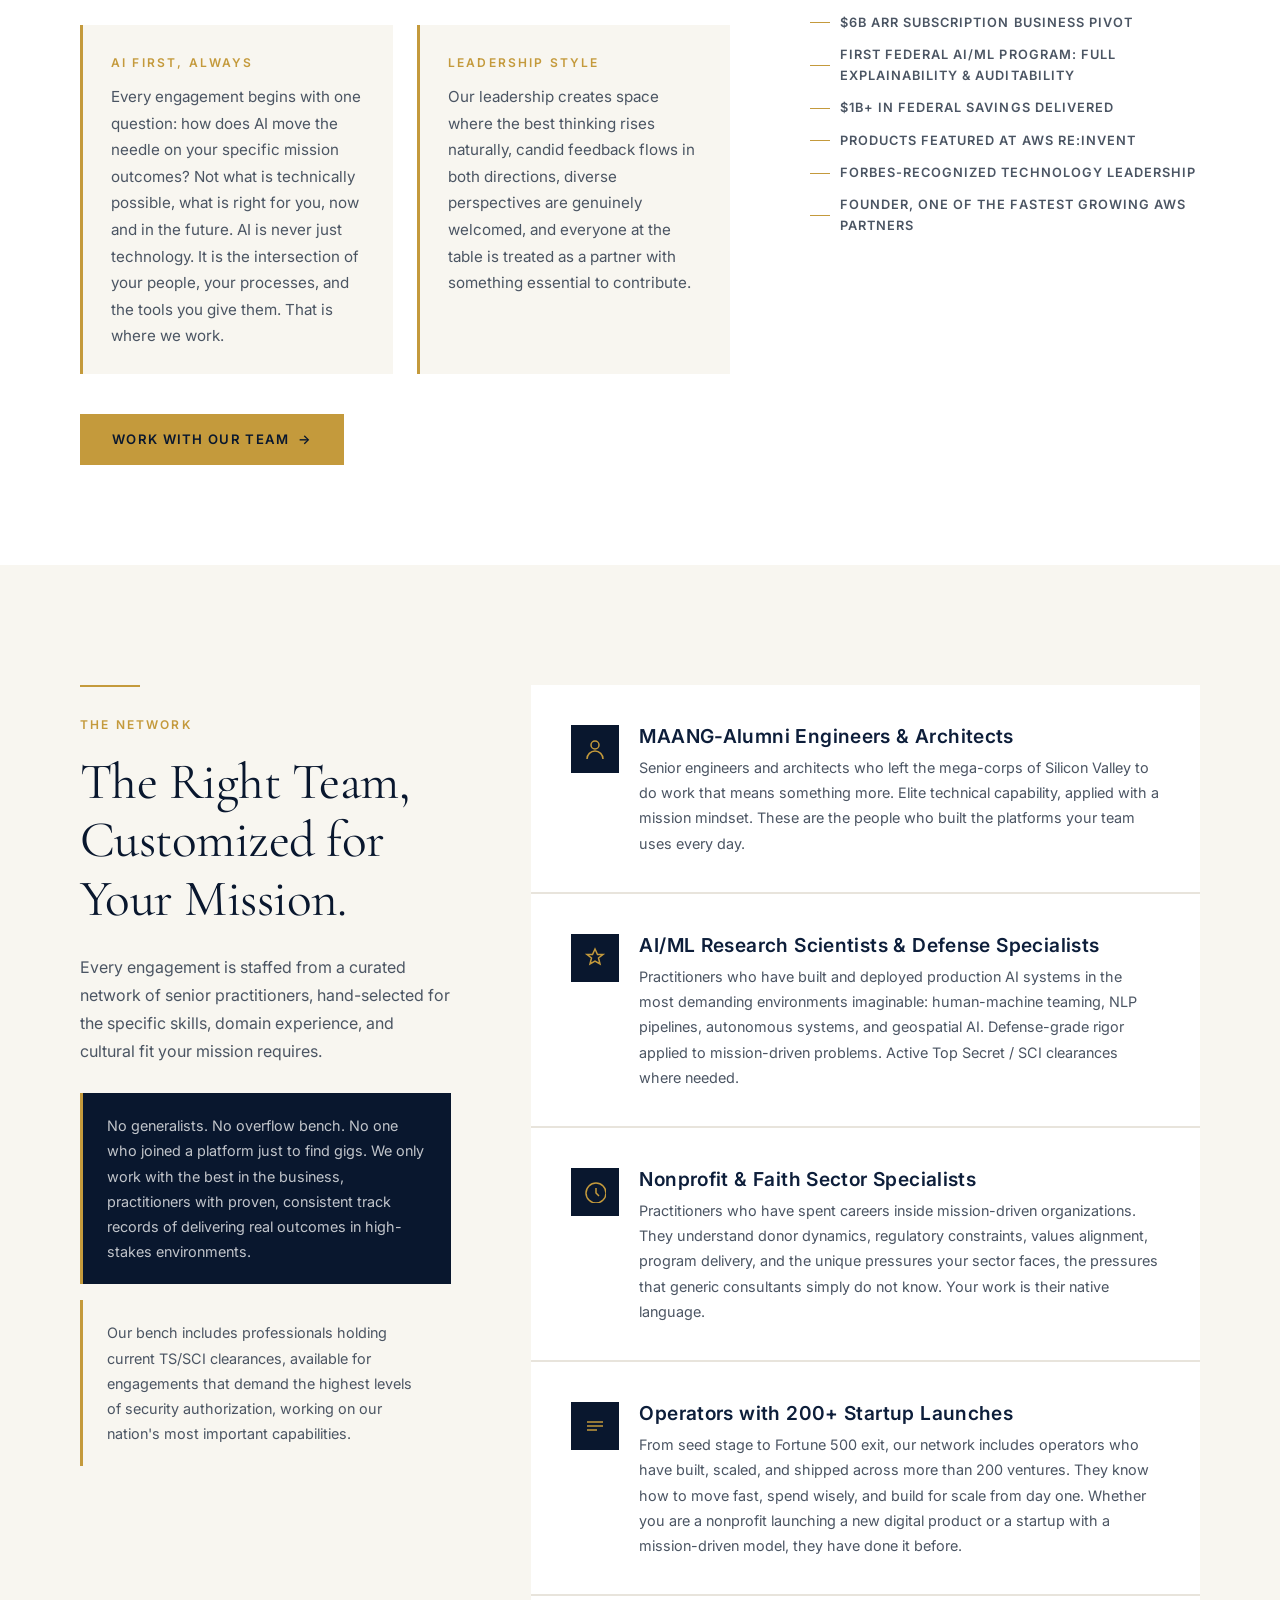
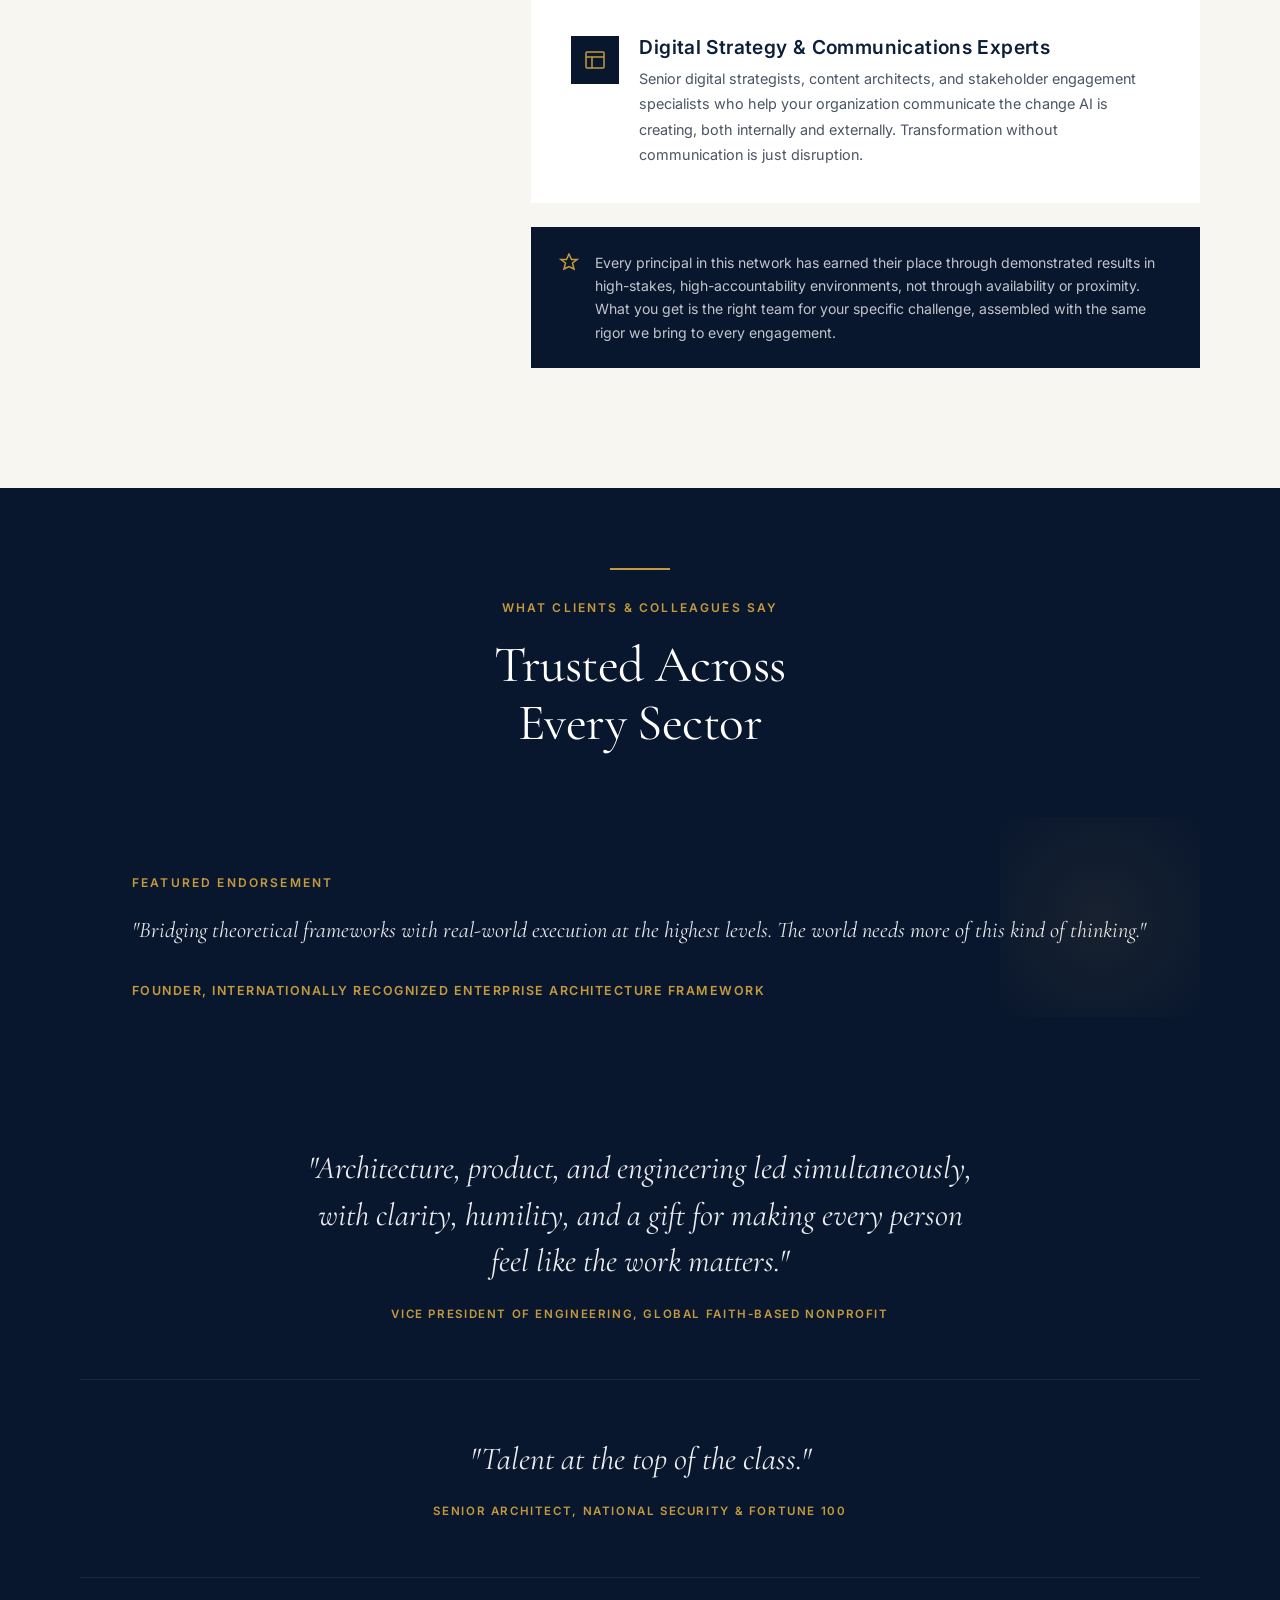
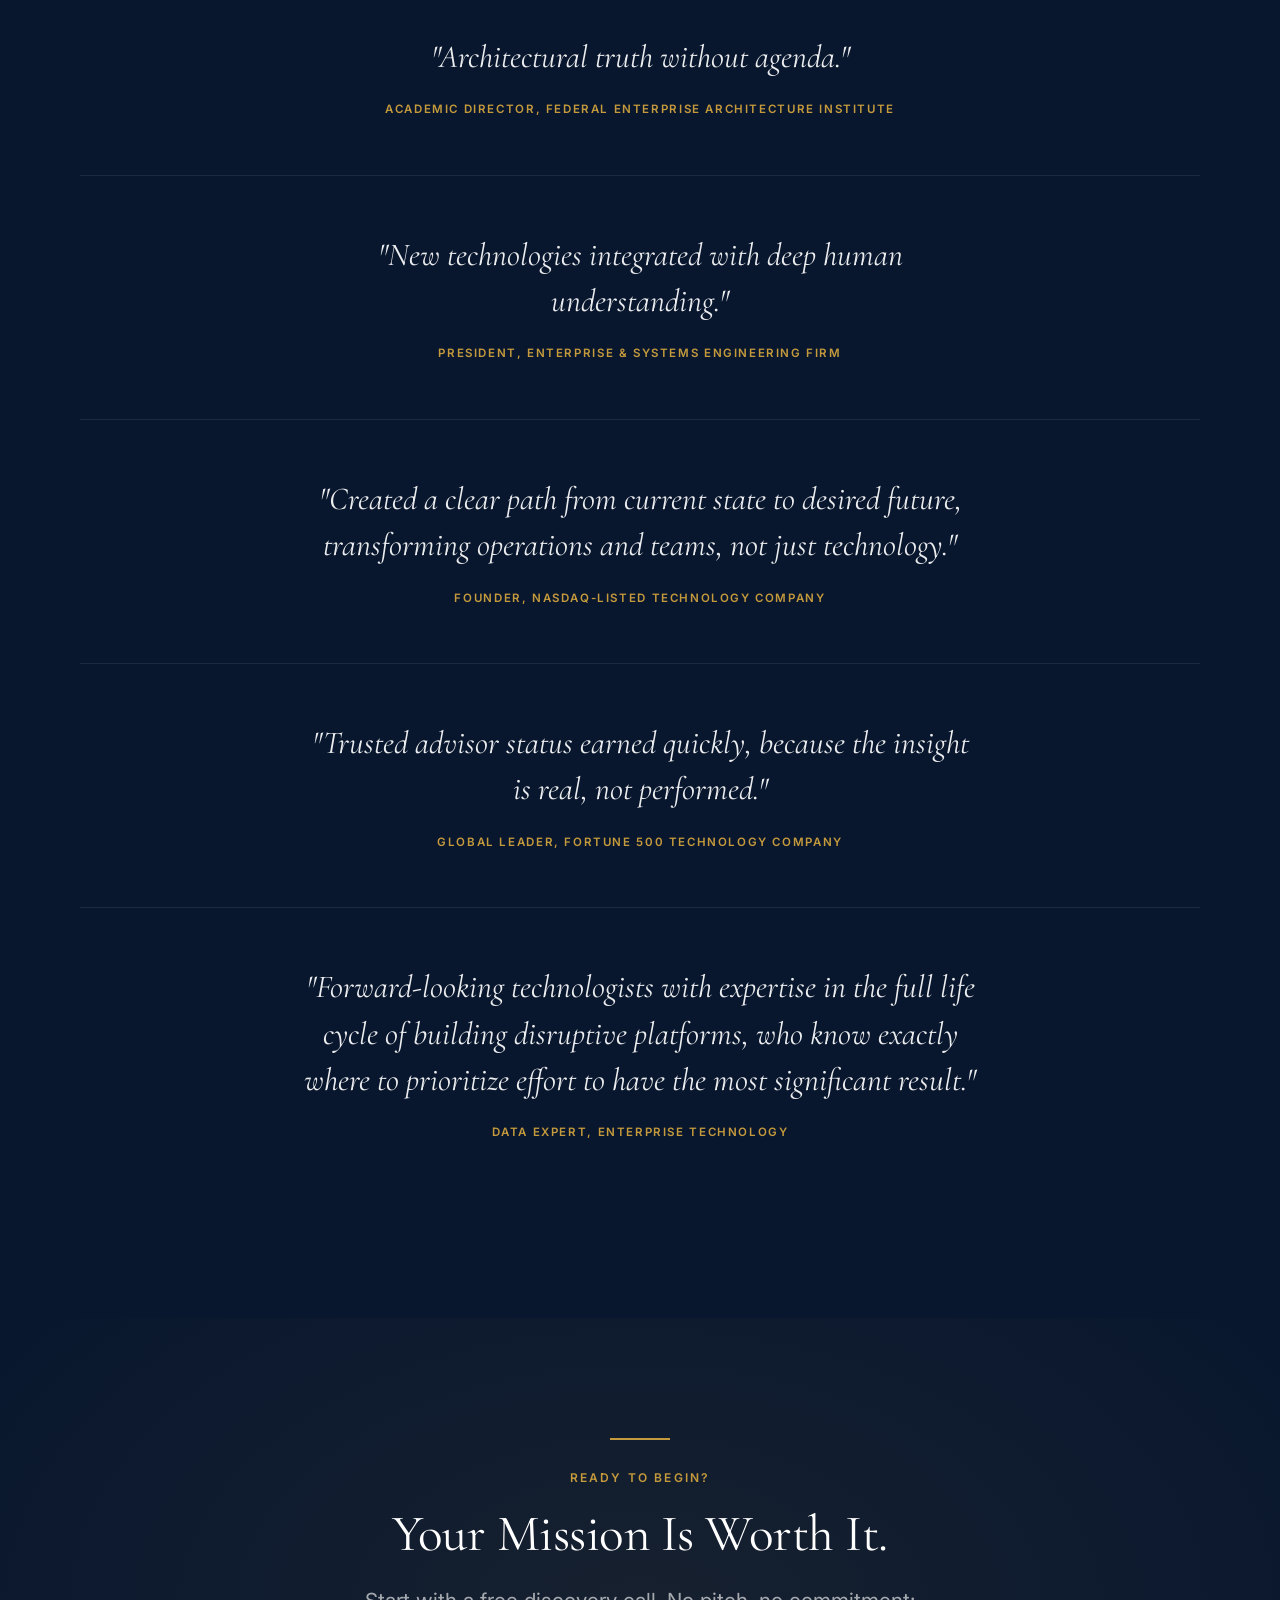
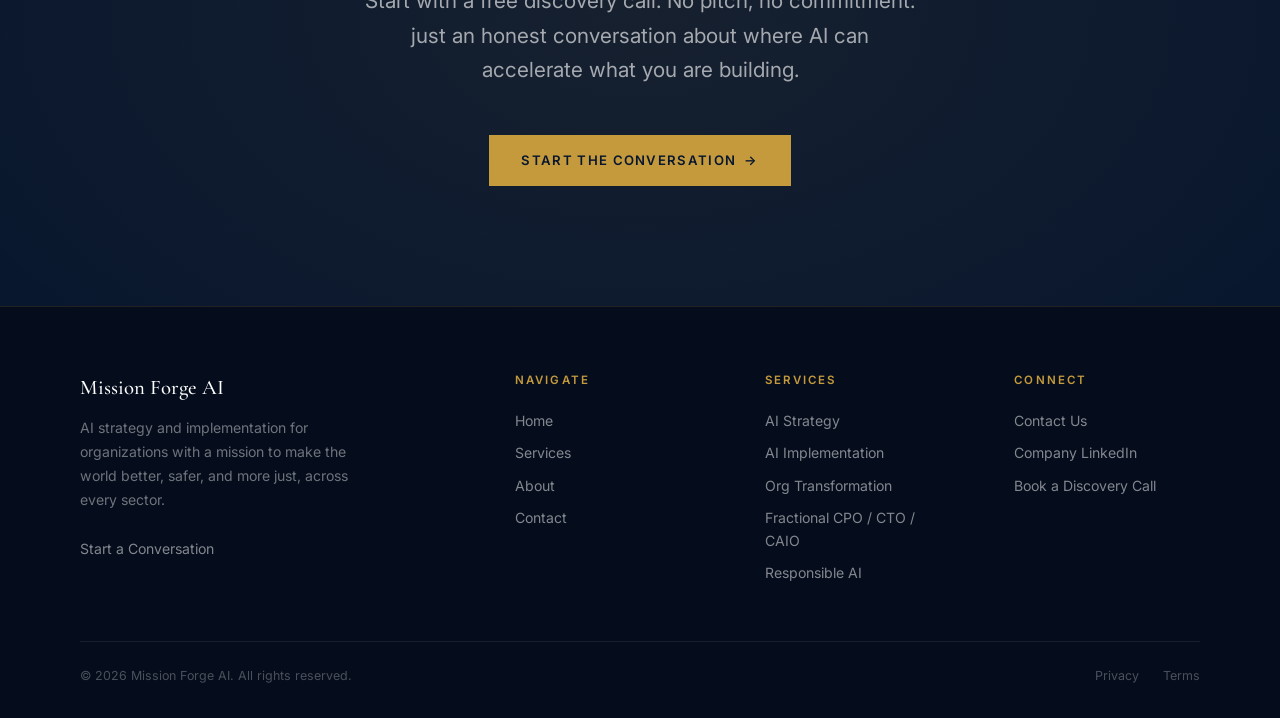
==== commit 75671270: "Add files via upload" ====
--- a/about.html
+++ b/about.html
@@ -6,7 +6,8 @@
   <title>About, Mission Forge AI</title>
   <meta name="description" content="Meet Kenneth Griesi, Founder & Managing Partner of Mission Forge AI. 25+ years of outcomes across commercial, federal, and nonprofit. Forbes-Recognized Technology Leadership. Products featured at AWS re:Invent." />
   <link rel="stylesheet" href="css/style.css" />
-  <link rel="icon" type="image/png" href="assets/logo.png" />
+  <link rel="icon" type="image/png" href="favicon.png" />
+  <link rel="apple-touch-icon" href="apple-touch-icon.png" />
 </head>
 <body>
 
@@ -15,29 +16,7 @@
     <div class="nav__inner">
       <a href="index.html" class="nav__logo">
         <div class="nav__logo-mark">
-          <svg viewBox="0 0 36 36" fill="none" xmlns="http://www.w3.org/2000/svg" width="36" height="36">
-            <defs><clipPath id="forge-clip"><circle cx="18" cy="18" r="18"/></clipPath></defs>
-            <circle cx="18" cy="18" r="18" fill="#09172E"/>
-            <g clip-path="url(#forge-clip)">
-              <!-- Anvil (gold) horn on left, flat top, stepped waist, wide base -->
-              <path d="M7.5 19 L11 17 L25 17 L25 20 L23 20 L23 23 L25 23 L25 27 L11 27 L11 23 L13 23 L13 20 L11 20 Z" fill="#C49A3C"/>
-              <!-- Sledgehammer (white) from upper-left, pivot at anvil strike -->
-              <g transform="rotate(40 17 17)">
-                <rect x="15.5" y="0" width="3" height="12" rx="1.5" fill="#FFFFFF"/>
-                <rect x="11" y="11" width="12" height="6.5" rx="1" fill="#FFFFFF"/>
-              </g>
-              <!-- Impact glow at strike point -->
-              <ellipse cx="17" cy="17" rx="5" ry="2" fill="#F0B845" opacity="0.3"/>
-              <!-- Forge sparks: elongated diamonds pointing in travel direction -->
-              <path d="M0 -2.8 L0.65 0 L0 2.8 L-0.65 0 Z" transform="translate(22 12) rotate(-45)" fill="#F5EDD3"/>
-              <path d="M0 -2.2 L0.55 0 L0 2.2 L-0.55 0 Z" transform="translate(26 9) rotate(-52)" fill="#F5EDD3" opacity="0.92"/>
-              <path d="M0 -1.9 L0.48 0 L0 1.9 L-0.48 0 Z" transform="translate(28.5 13.5) rotate(-28)" fill="#F5EDD3" opacity="0.85"/>
-              <path d="M0 -1.5 L0.42 0 L0 1.5 L-0.42 0 Z" transform="translate(30 9) rotate(-58)" fill="#F5EDD3" opacity="0.75"/>
-              <path d="M0 -1.3 L0.38 0 L0 1.3 L-0.38 0 Z" transform="translate(27.5 6) rotate(-44)" fill="#F5EDD3" opacity="0.68"/>
-              <circle cx="24.5" cy="7.5" r="0.6" fill="#F5EDD3" opacity="0.72"/>
-              <circle cx="23" cy="9" r="0.48" fill="#F5EDD3" opacity="0.65"/>
-            </g>
-          </svg>
+          <img src="favicon-48.png" width="36" height="36" alt="Mission Forge AI logo mark" />
         </div>
         <div class="nav__logo-text">
           <span class="nav__logo-name">Mission Forge</span>
